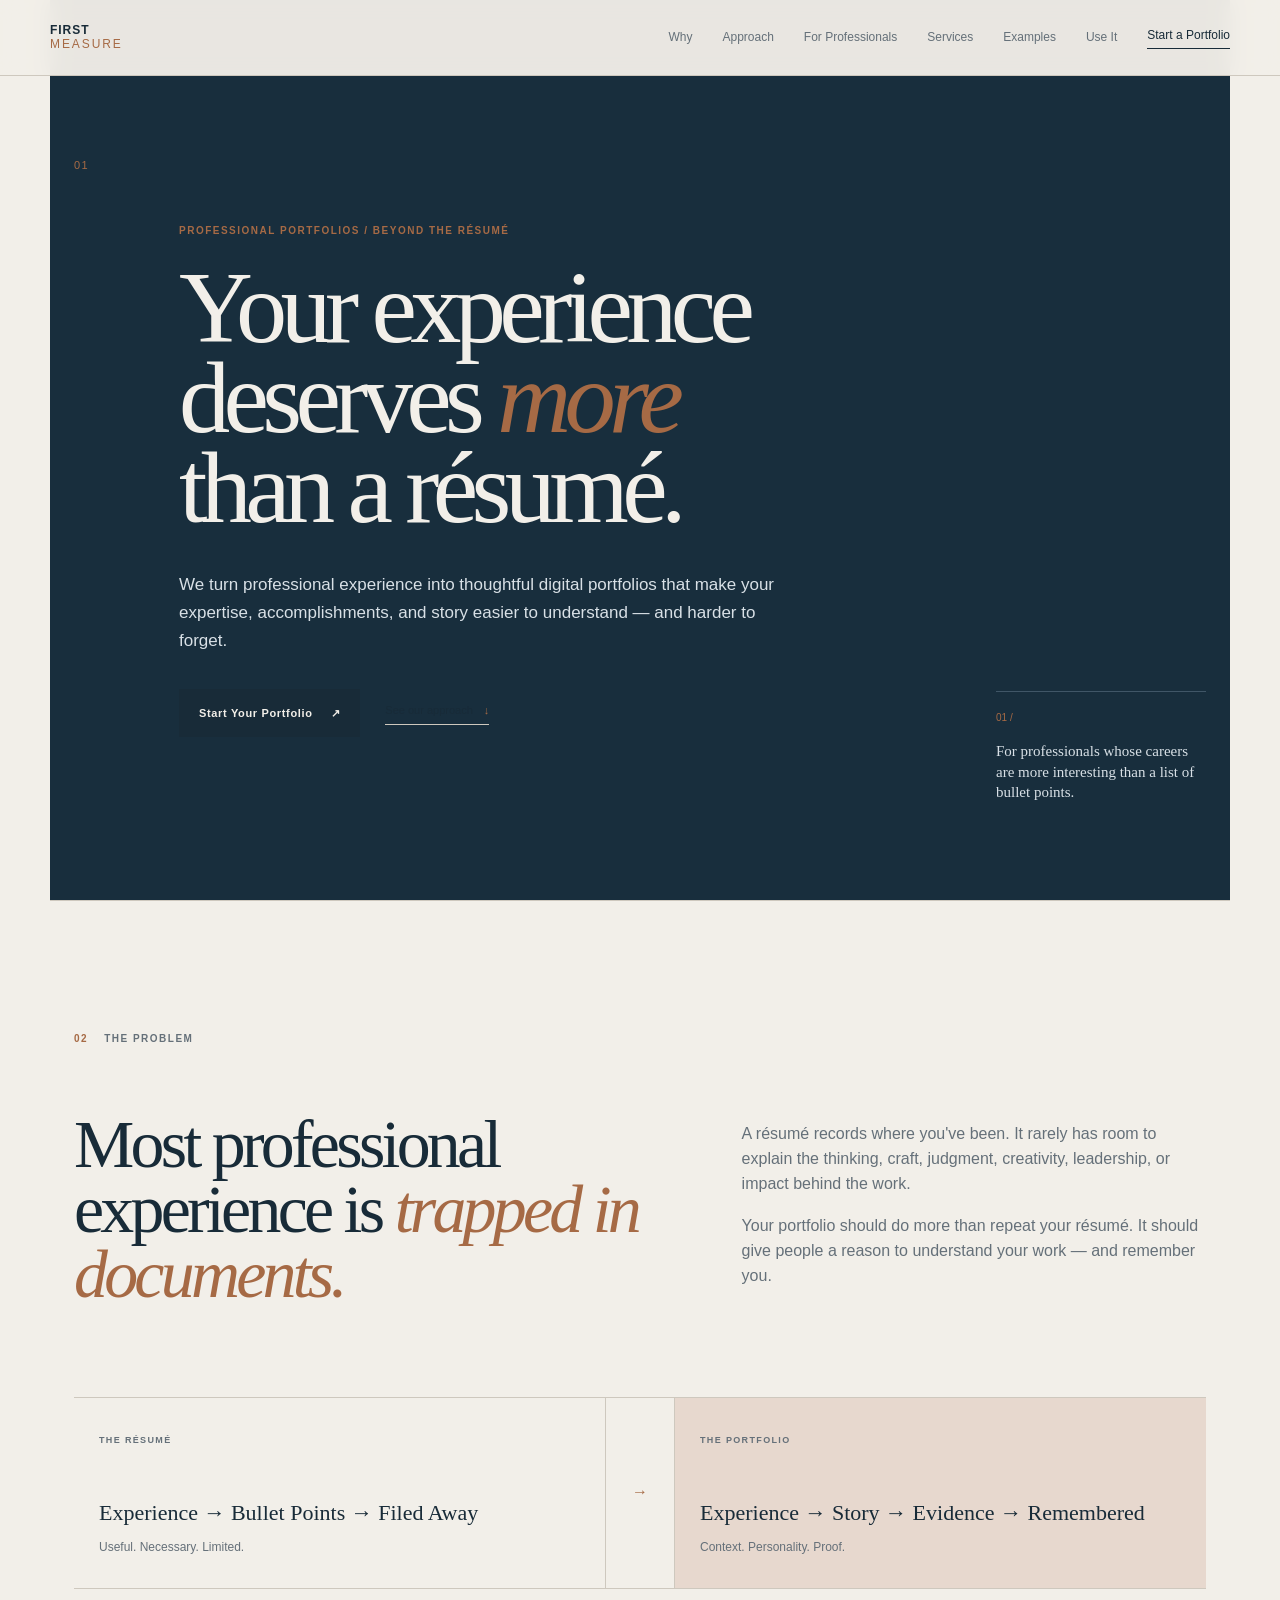
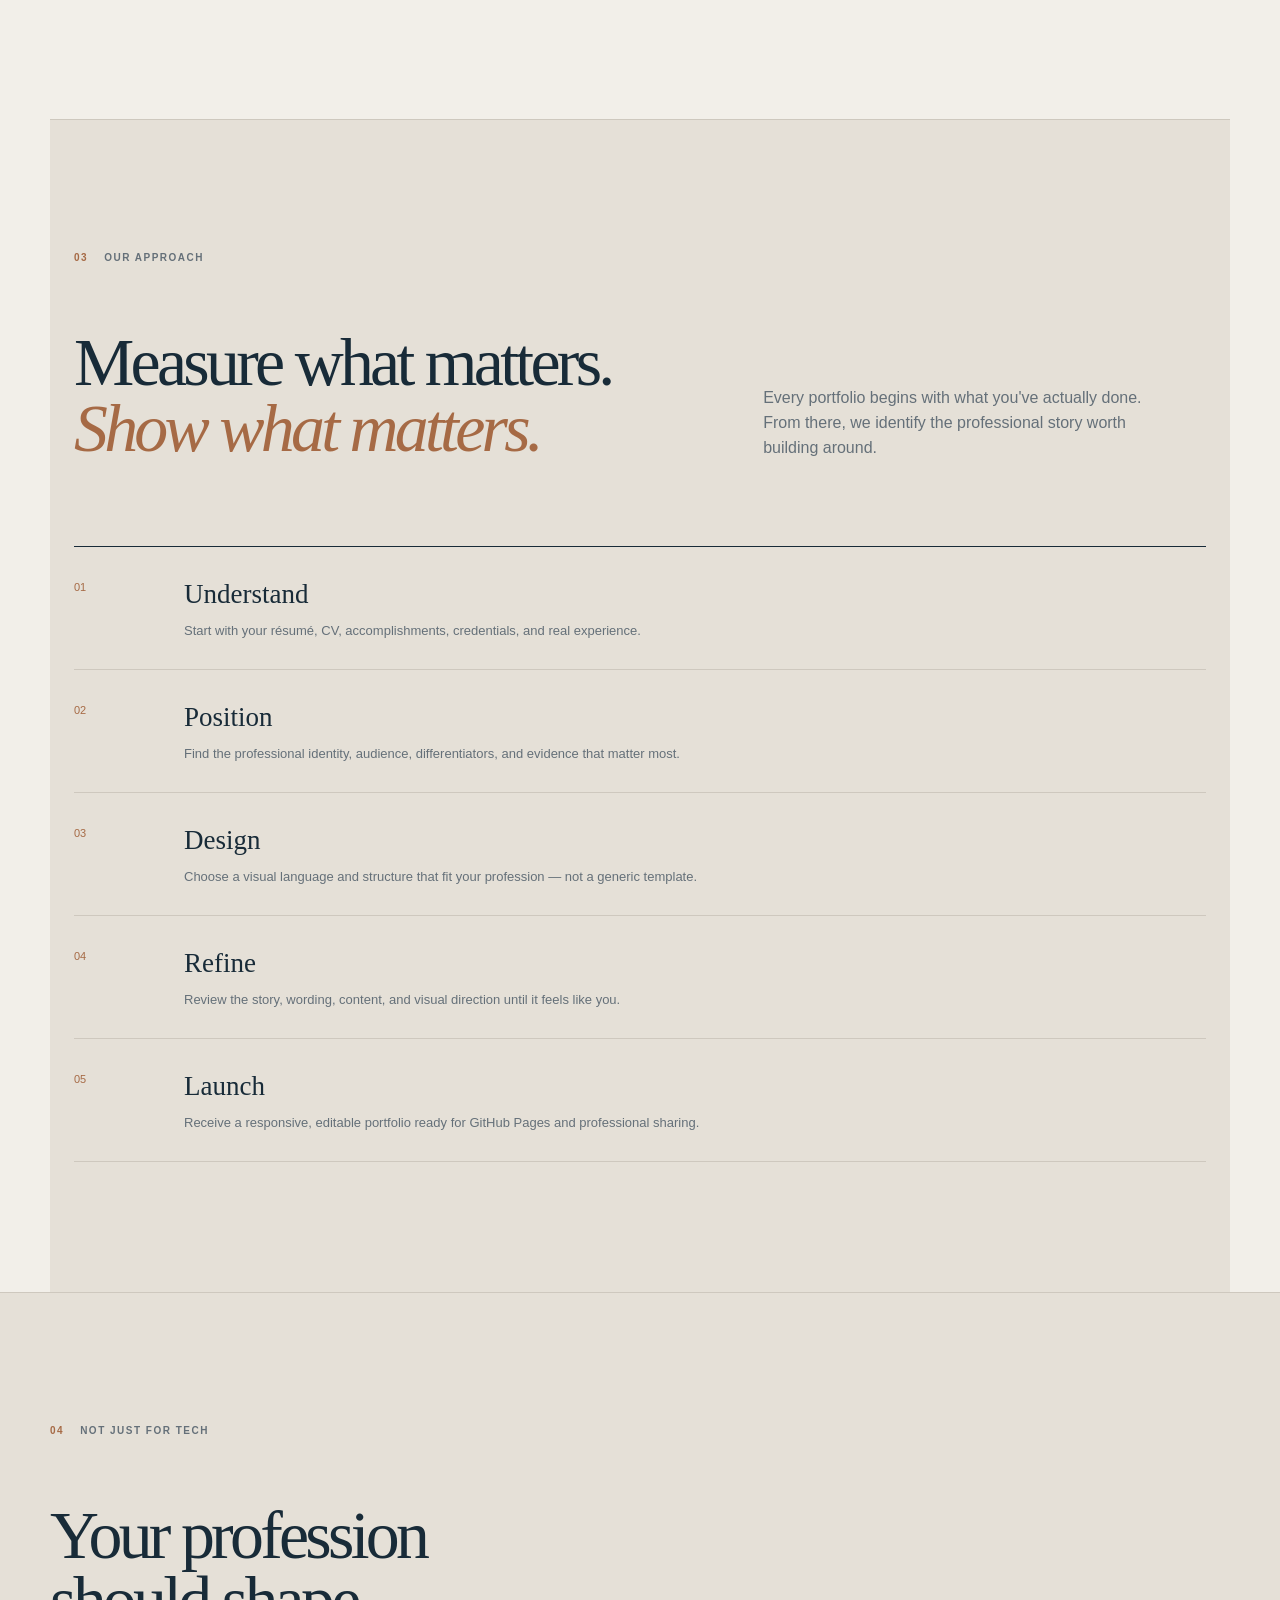
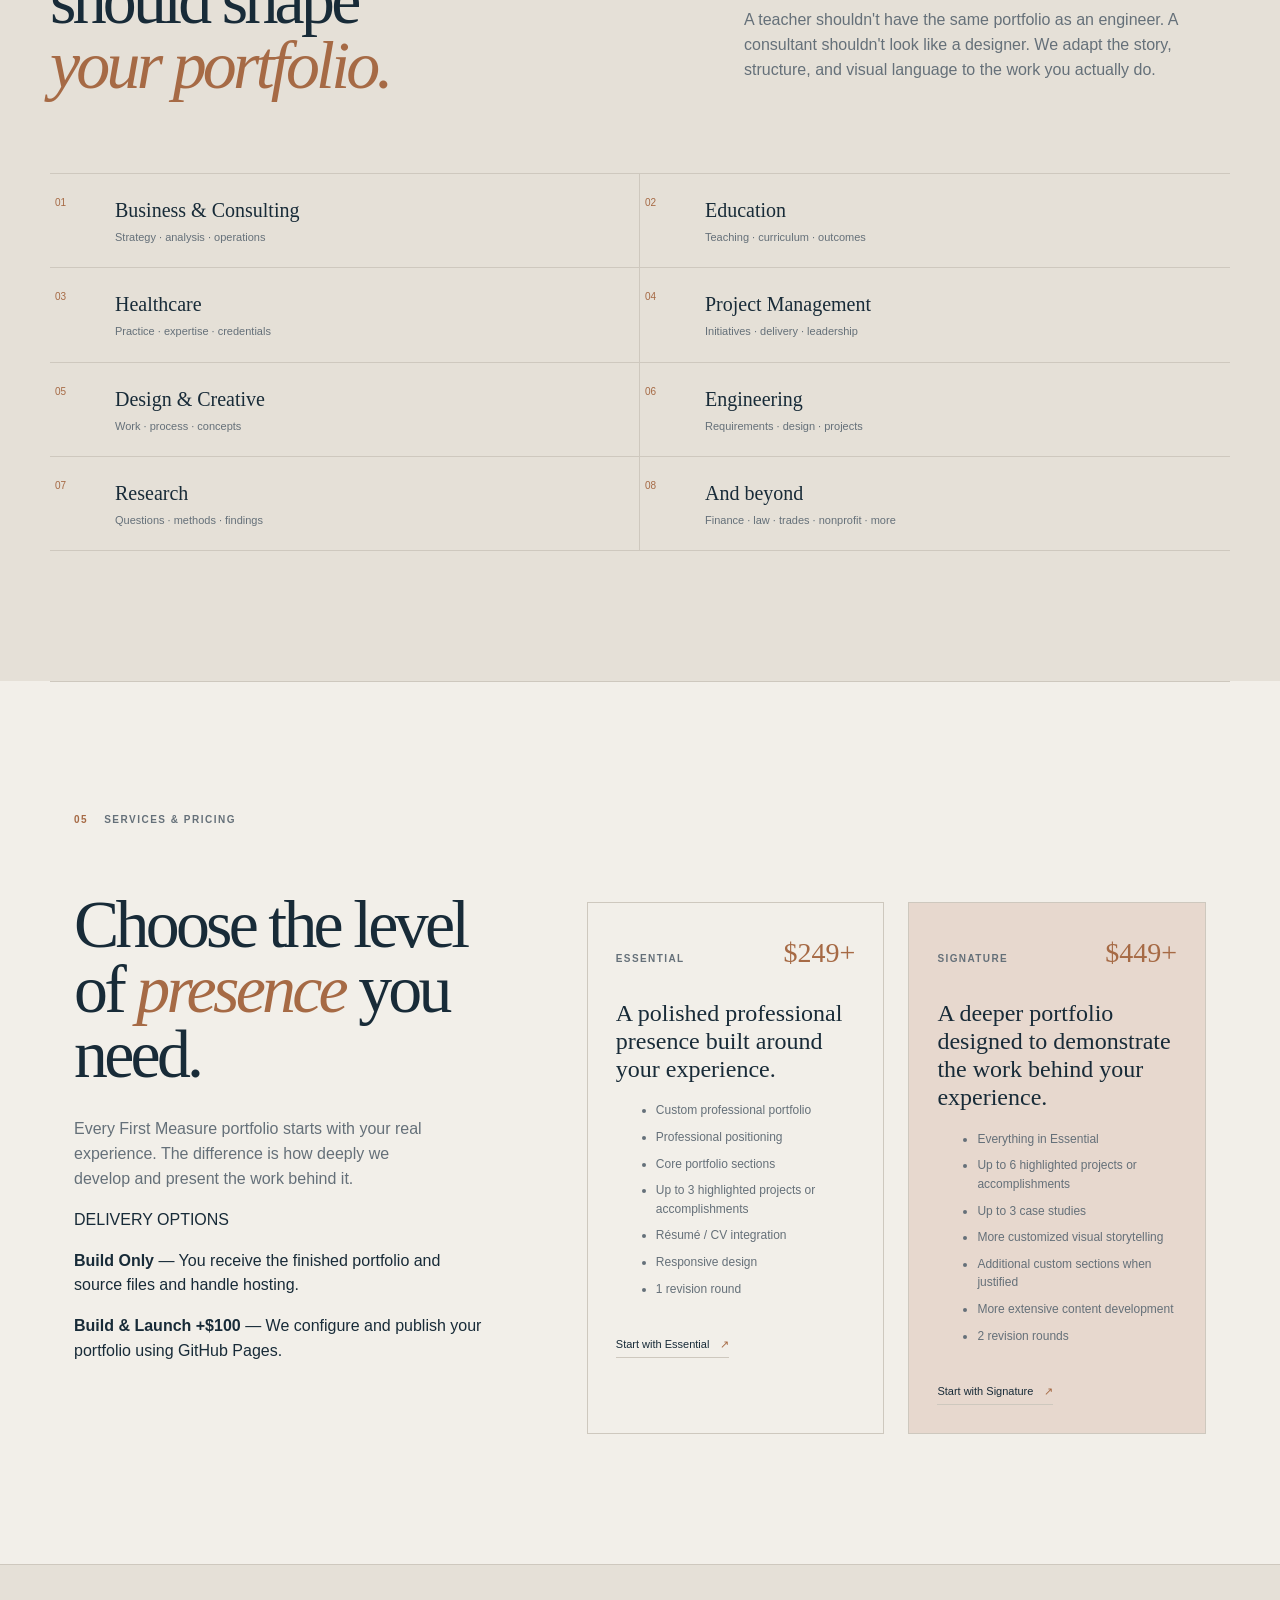
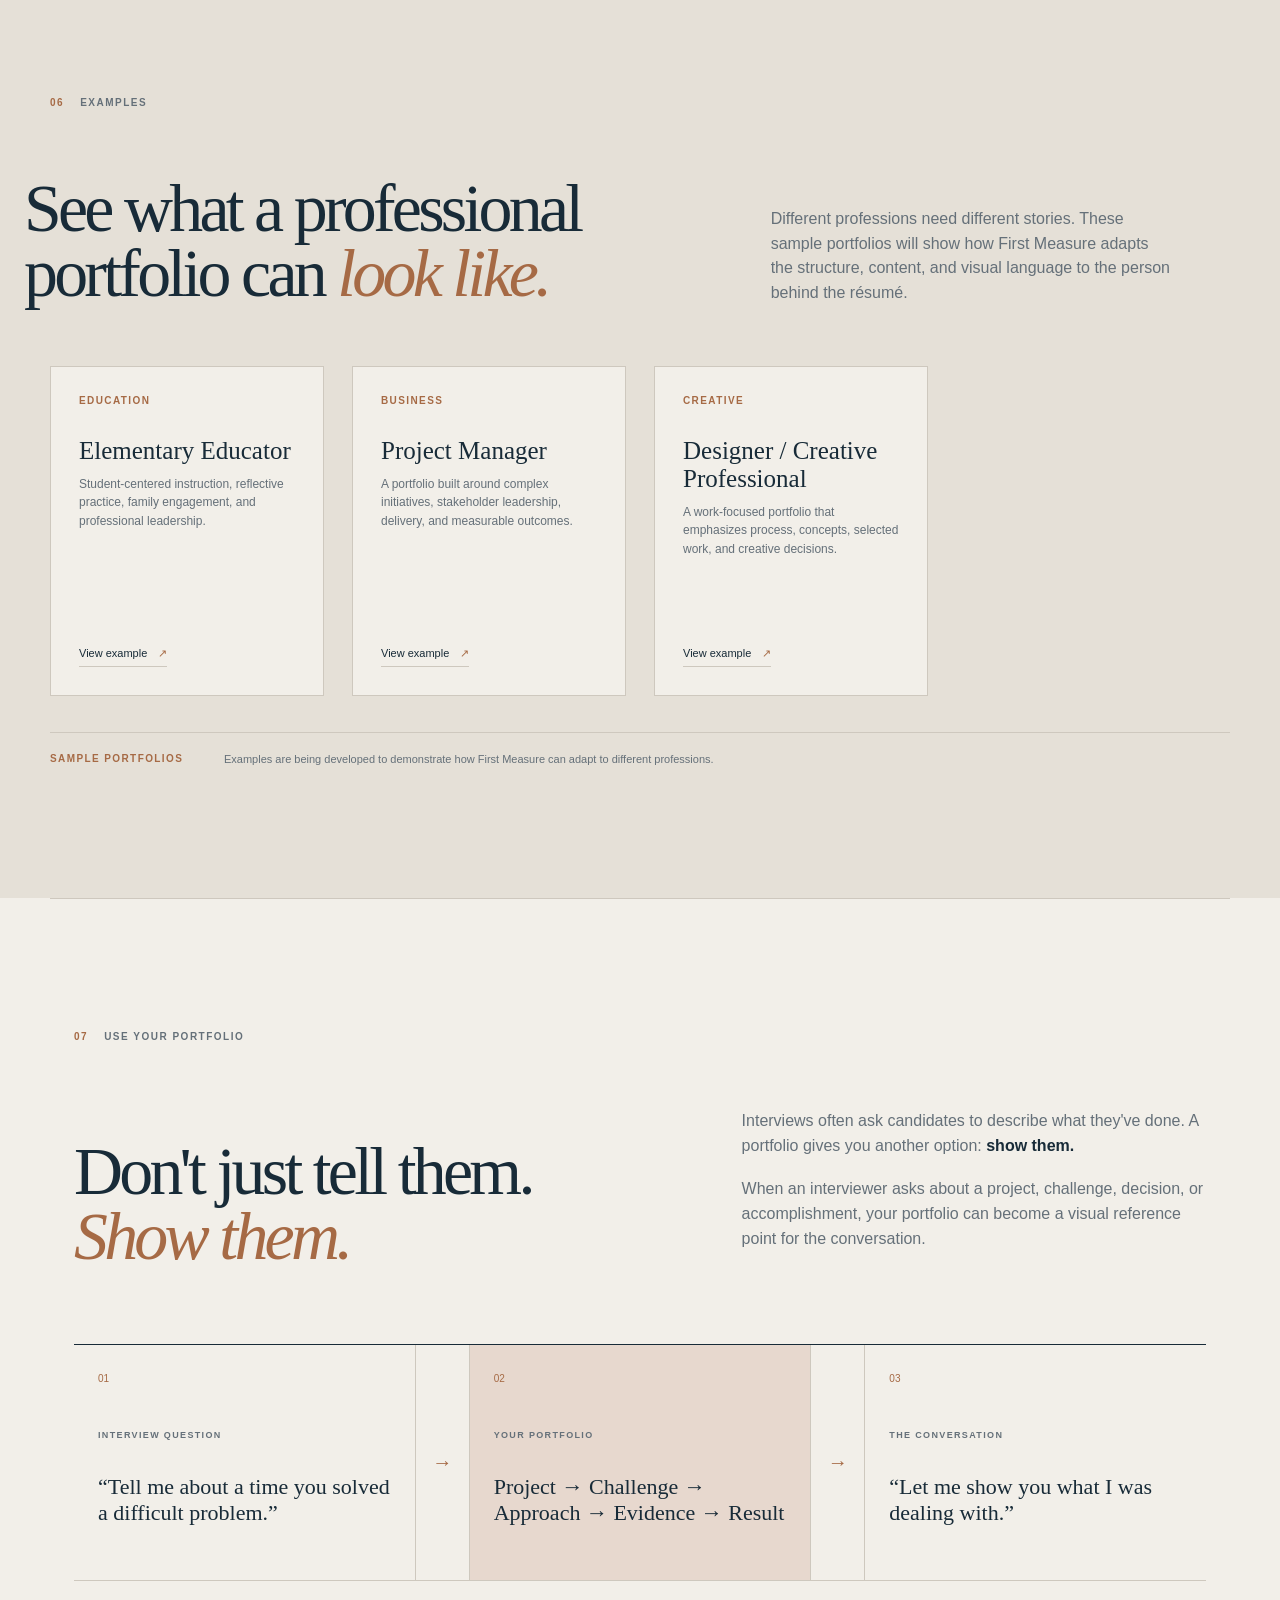
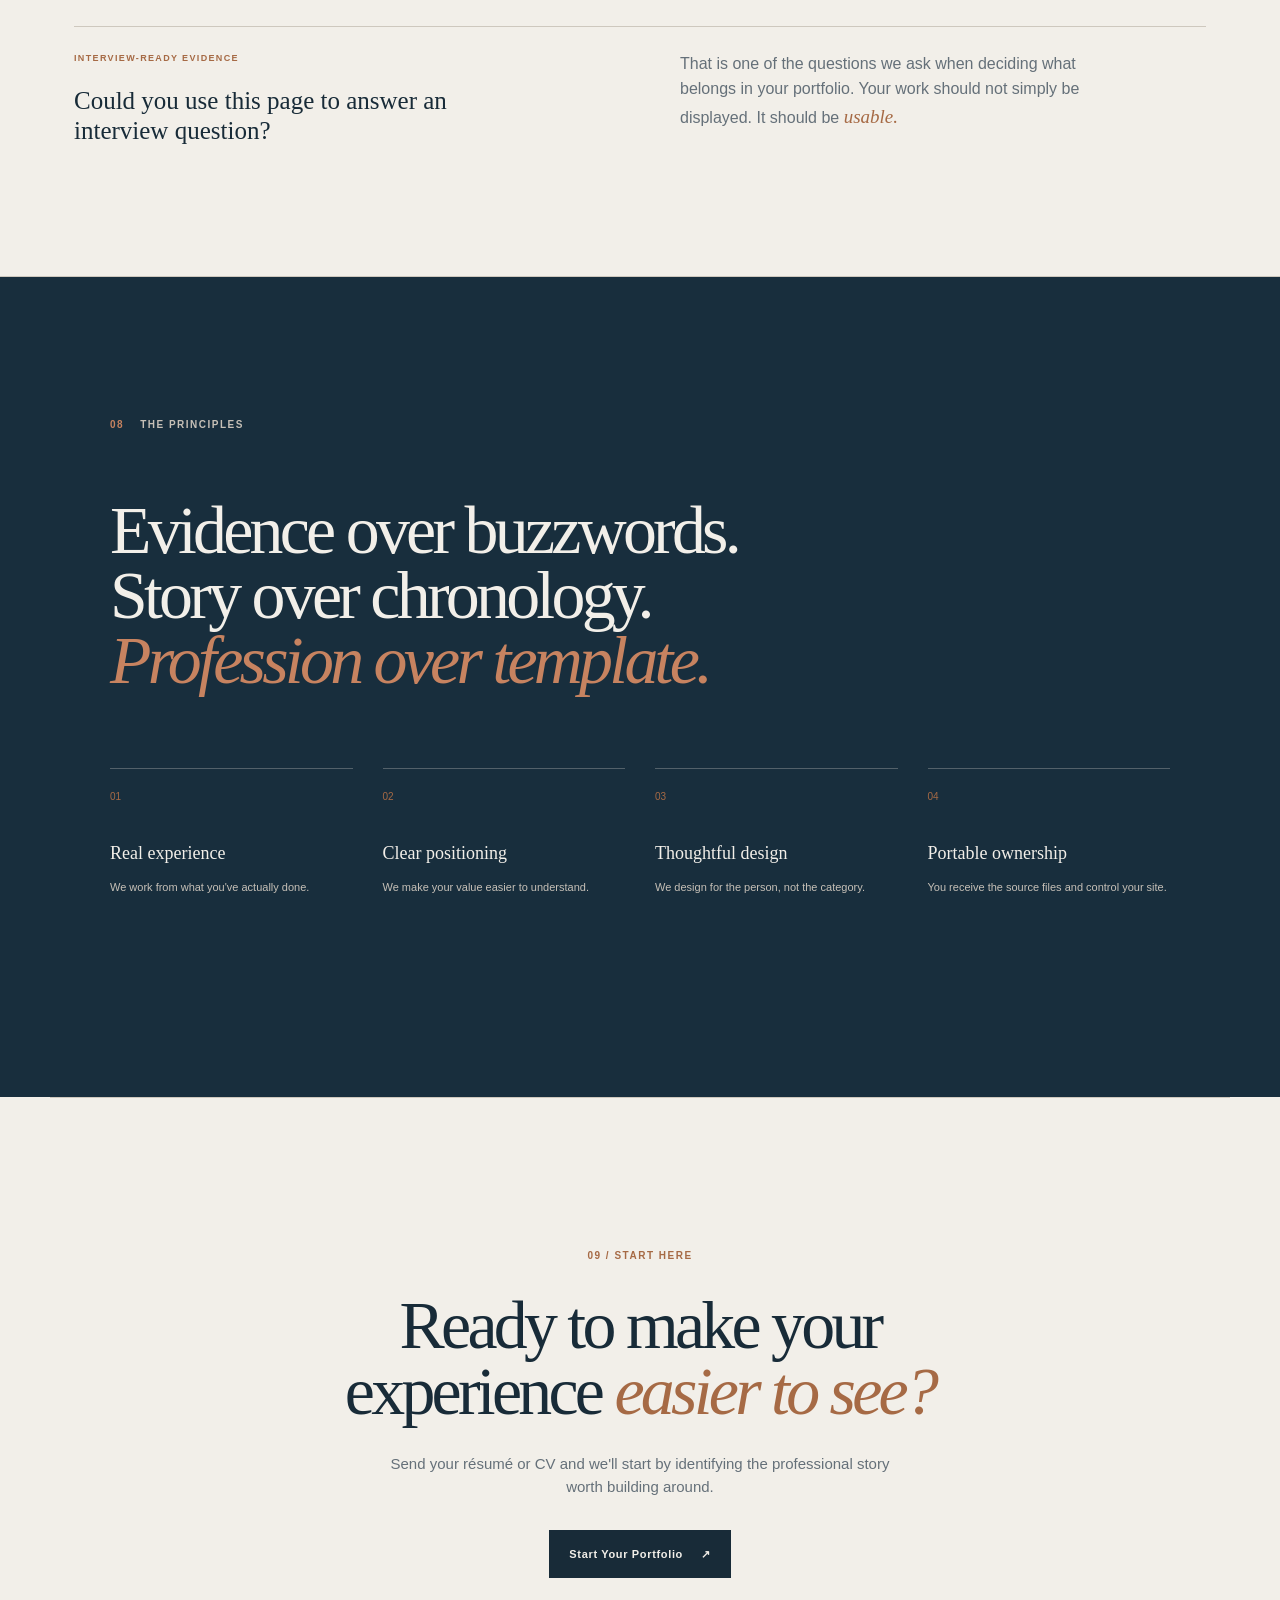
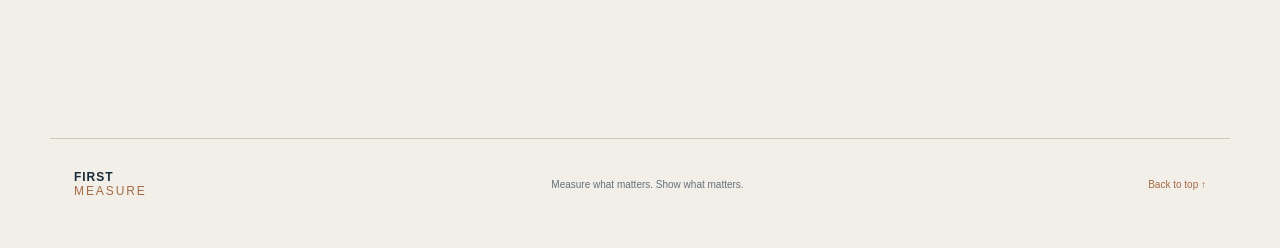
==== index.html @ 5de85abd "Add files via upload" ====
<!DOCTYPE html>
<html lang="en">
<head>
  <meta charset="UTF-8">
  <meta name="viewport" content="width=device-width, initial-scale=1.0">
  <meta name="description" content="First Measure turns professional experience into polished digital portfolios.">
  <title>First Measure — Professional Portfolios Built Around Your Experience</title>
  <link rel="stylesheet" href="styles.css?v=6">

  <link rel="icon" href="assets/brand/favicon/favicon.ico" sizes="any">
</head>
<body>
  <header class="site-header">
    <a class="wordmark" href="#top" aria-label="First Measure home">
      <span>FIRST</span><i>MEASURE</i>
    </a>
    <button class="menu-toggle" aria-expanded="false" aria-controls="site-nav" aria-label="Open menu">
      <span></span><span></span>
    </button>
    <nav id="site-nav">
      <a href="#why">Why</a>
      <a href="#approach">Approach</a>
      <a href="#professions">For Professionals</a>
      <a href="#services">Services</a>
      <a href="#examples">Examples</a>
      <a href="#interview">Use It</a>
      <a class="nav-link" href="https://tally.so/r/rjZ692" target="_blank" rel="noopener noreferrer">Start a Portfolio</a>
    </nav>
  </header>

  <main id="top">
    <section class="hero">
      <div class="hero-number">01</div>
      <div class="hero-content">
        <p class="kicker">PROFESSIONAL PORTFOLIOS / BEYOND THE RÉSUMÉ</p>
        <h1>Your experience<br>deserves <em>more</em><br>than a résumé.</h1>
        <p class="hero-intro">We turn professional experience into thoughtful digital portfolios that make your expertise, accomplishments, and story easier to understand — and harder to forget.</p>
        <div class="hero-actions">
          <a class="button button-dark" href="https://tally.so/r/rjZ692" target="_blank" rel="noopener noreferrer">Start Your Portfolio <span>↗</span></a>
          <a class="text-link" href="#approach">See our approach <span>↓</span></a>
        </div>
      </div>
      <div class="hero-note">
        <span>01 /</span>
        <p>For professionals whose careers are more interesting than a list of bullet points.</p>
      </div>
    </section>

    <section class="manifesto section" id="why">
      <div class="section-meta"><span>02</span><span>THE PROBLEM</span></div>
      <div class="manifesto-grid">
        <h2>Most professional experience is <em>trapped in documents.</em></h2>
        <div class="body-copy">
          <p>A résumé records where you've been. It rarely has room to explain the thinking, craft, judgment, creativity, leadership, or impact behind the work.</p>
          <p>Your portfolio should do more than repeat your résumé. It should give people a reason to understand your work — and remember you.</p>
        </div>
      </div>
      <div class="contrast">
        <div class="contrast-block">
          <small>THE RÉSUMÉ</small>
          <strong>Experience → Bullet Points → Filed Away</strong>
          <p>Useful. Necessary. Limited.</p>
        </div>
        <div class="contrast-arrow">→</div>
        <div class="contrast-block highlight">
          <small>THE PORTFOLIO</small>
          <strong>Experience → Story → Evidence → Remembered</strong>
          <p>Context. Personality. Proof.</p>
        </div>
      </div>
    </section>

    <section class="approach section" id="approach">
      <div class="section-meta"><span>03</span><span>OUR APPROACH</span></div>
      <div class="section-title-row">
        <h2>Measure what matters.<br><em>Show what matters.</em></h2>
        <p>Every portfolio begins with what you've actually done. From there, we identify the professional story worth building around.</p>
      </div>
      <div class="steps">
        <article class="step"><span class="step-no">01</span><div><h3>Understand</h3><p>Start with your résumé, CV, accomplishments, credentials, and real experience.</p></div></article>
        <article class="step"><span class="step-no">02</span><div><h3>Position</h3><p>Find the professional identity, audience, differentiators, and evidence that matter most.</p></div></article>
        <article class="step"><span class="step-no">03</span><div><h3>Design</h3><p>Choose a visual language and structure that fit your profession — not a generic template.</p></div></article>
        <article class="step"><span class="step-no">04</span><div><h3>Refine</h3><p>Review the story, wording, content, and visual direction until it feels like you.</p></div></article>
        <article class="step"><span class="step-no">05</span><div><h3>Launch</h3><p>Receive a responsive, editable portfolio ready for GitHub Pages and professional sharing.</p></div></article>
      </div>
    </section>

    <section class="professions section" id="professions">
      <div class="section-meta"><span>04</span><span>NOT JUST FOR TECH</span></div>
      <div class="profession-intro">
        <h2>Your profession<br>should shape<br><em>your portfolio.</em></h2>
        <p>A teacher shouldn't have the same portfolio as an engineer. A consultant shouldn't look like a designer. We adapt the story, structure, and visual language to the work you actually do.</p>
      </div>
      <div class="profession-list">
        <div><span>01</span><strong>Business & Consulting</strong><small>Strategy · analysis · operations</small></div>
        <div><span>02</span><strong>Education</strong><small>Teaching · curriculum · outcomes</small></div>
        <div><span>03</span><strong>Healthcare</strong><small>Practice · expertise · credentials</small></div>
        <div><span>04</span><strong>Project Management</strong><small>Initiatives · delivery · leadership</small></div>
        <div><span>05</span><strong>Design & Creative</strong><small>Work · process · concepts</small></div>
        <div><span>06</span><strong>Engineering</strong><small>Requirements · design · projects</small></div>
        <div><span>07</span><strong>Research</strong><small>Questions · methods · findings</small></div>
        <div><span>08</span><strong>And beyond</strong><small>Finance · law · trades · nonprofit · more</small></div>
      </div>
    </section>

    <section class="included section" id="services">
      <div class="section-meta"><span>05</span><span>SERVICES & PRICING</span></div>
      <div class="included-grid">
        <div>
          <h2>Choose the level of <em>presence</em> you need.</h2>
          <p>Every First Measure portfolio starts with your real experience. The difference is how deeply we develop and present the work behind it.</p>

          <div class="delivery-note">
            <span>DELIVERY OPTIONS</span>
            <p><strong>Build Only</strong> — You receive the finished portfolio and source files and handle hosting.</p>
            <p><strong>Build &amp; Launch +$100</strong> — We configure and publish your portfolio using GitHub Pages.</p>
          </div>
        </div>

        <div class="pricing-grid">
          <article class="price-card">
            <div class="price-top">
              <span class="price-label">ESSENTIAL</span>
              <span class="price">$249+</span>
            </div>
            <h3>A polished professional presence built around your experience.</h3>
            <ul>
              <li>Custom professional portfolio</li>
              <li>Professional positioning</li>
              <li>Core portfolio sections</li>
              <li>Up to 3 highlighted projects or accomplishments</li>
              <li>Résumé / CV integration</li>
              <li>Responsive design</li>
              <li>1 revision round</li>
            </ul>
            <a class="text-link" href="https://tally.so/r/rjZ692" target="_blank" rel="noopener noreferrer">Start with Essential <span>↗</span></a>
          </article>

          <article class="price-card featured">
            <div class="price-top">
              <span class="price-label">SIGNATURE</span>
              <span class="price">$449+</span>
            </div>
            <h3>A deeper portfolio designed to demonstrate the work behind your experience.</h3>
            <ul>
              <li>Everything in Essential</li>
              <li>Up to 6 highlighted projects or accomplishments</li>
              <li>Up to 3 case studies</li>
              <li>More customized visual storytelling</li>
              <li>Additional custom sections when justified</li>
              <li>More extensive content development</li>
              <li>2 revision rounds</li>
            </ul>
            <a class="text-link" href="https://tally.so/r/rjZ692" target="_blank" rel="noopener noreferrer">Start with Signature <span>↗</span></a>
          </article>
        </div>
      </div>
    </section>

    <section class="examples section" id="examples">
      <div class="section-meta"><span>06</span><span>EXAMPLES</span></div>
      <div class="section-title-row">
        <h2>See what a professional portfolio can <em>look like.</em></h2>
        <p>Different professions need different stories. These sample portfolios will show how First Measure adapts the structure, content, and visual language to the person behind the résumé.</p>
      </div>

      <div class="example-grid">
        <article class="example-card">
          <div class="example-type">EDUCATION</div>
          <h3>Elementary Educator</h3>
          <p>Student-centered instruction, reflective practice, family engagement, and professional leadership.</p>
          <a class="text-link" href="https://sduchene-208.github.io/TeacherPortfolio/" target="_blank" rel="noopener noreferrer">View example <span>↗</span></a>
        </article>

        <article class="example-card">
          <div class="example-type">BUSINESS</div>
          <h3>Project Manager</h3>
          <p>A portfolio built around complex initiatives, stakeholder leadership, delivery, and measurable outcomes.</p>
          <a class="text-link" href="https://sduchene-208.github.io/ProjectManagerPortfolio" target="_blank" rel="noopener noreferrer">View example <span>↗</span></a>
        </article>

        <article class="example-card">
          <div class="example-type">CREATIVE</div>
          <h3>Designer / Creative Professional</h3>
          <p>A work-focused portfolio that emphasizes process, concepts, selected work, and creative decisions.</p>
          <a class="text-link" href="https://sduchene-208.github.io/DesignerPortfolio" target="_blank" rel="noopener noreferrer">View example <span>↗</span></a>
        </article>
      </div>

      <div class="examples-note">
        <span>SAMPLE PORTFOLIOS</span>
        <p>Examples are being developed to demonstrate how First Measure can adapt to different professions.</p>
      </div>
    </section>

    <section class="interview section" id="interview">
      <div class="section-meta"><span>07</span><span>USE YOUR PORTFOLIO</span></div>
      <div class="interview-intro">
        <div>
          <h2>Don't just tell them.<br><em>Show them.</em></h2>
        </div>
        <div class="body-copy">
          <p>Interviews often ask candidates to describe what they've done. A portfolio gives you another option: <strong>show them.</strong></p>
          <p>When an interviewer asks about a project, challenge, decision, or accomplishment, your portfolio can become a visual reference point for the conversation.</p>
        </div>
      </div>

      <div class="interview-flow">
        <article>
          <span class="flow-no">01</span>
          <small>INTERVIEW QUESTION</small>
          <h3>“Tell me about a time you solved a difficult problem.”</h3>
        </article>
        <div class="flow-arrow">→</div>
        <article class="flow-highlight">
          <span class="flow-no">02</span>
          <small>YOUR PORTFOLIO</small>
          <h3>Project → Challenge → Approach → Evidence → Result</h3>
        </article>
        <div class="flow-arrow">→</div>
        <article>
          <span class="flow-no">03</span>
          <small>THE CONVERSATION</small>
          <h3>“Let me show you what I was dealing with.”</h3>
        </article>
      </div>

      <div class="interview-bottom">
        <div>
          <span>INTERVIEW-READY EVIDENCE</span>
          <strong>Could you use this page to answer an interview question?</strong>
        </div>
        <p>That is one of the questions we ask when deciding what belongs in your portfolio. Your work should not simply be displayed. It should be <em>usable.</em></p>
      </div>
    </section>

    <section class="principles section">
      <div class="principles-inner">
        <div class="section-meta"><span>08</span><span>THE PRINCIPLES</span></div>
        <h2>Evidence over buzzwords.<br>Story over chronology.<br><em>Profession over template.</em></h2>
        <div class="principle-row">
          <div><span>01</span><strong>Real experience</strong><p>We work from what you've actually done.</p></div>
          <div><span>02</span><strong>Clear positioning</strong><p>We make your value easier to understand.</p></div>
          <div><span>03</span><strong>Thoughtful design</strong><p>We design for the person, not the category.</p></div>
          <div><span>04</span><strong>Portable ownership</strong><p>You receive the source files and control your site.</p></div>
        </div>
      </div>
    </section>

    <section class="contact section" id="contact">
      <div class="contact-meta">09 / START HERE</div>
      <h2>Ready to make your<br>experience <em>easier to see?</em></h2>
      <p>Send your résumé or CV and we'll start by identifying the professional story worth building around.</p>
      <!-- EDIT: Replace with your business email. -->
      <a class="button button-dark large" href="https://tally.so/r/rjZ692" target="_blank" rel="noopener noreferrer">Start Your Portfolio <span>↗</span></a>
    </section>
  </main>

  <footer>
    <a class="wordmark" href="#top"><span>FIRST</span><i>MEASURE</i></a>
    <p>Measure what matters. Show what matters.</p>
    <a href="#top">Back to top ↑</a>
  </footer>

  <script src="script.js?v=3"></script>
</body>
</html>
---- styles.css ----
:root {
  --paper: #F2EFE9;
  --paper-dark: #E5E0D7;
  --ink: #182B38;
  --muted: #657079;
  --line: #CEC8BE;
  --accent: #A66A45;
  --accent-soft: #E7D8CE;
  --navy: #182E3D;
  --max: 1180px;
}
* { box-sizing: border-box; }
html { scroll-behavior: smooth; }
body {
  margin: 0; background: var(--paper); color: var(--ink);
  font-family: Arial, Helvetica, sans-serif; line-height: 1.55;
}
body::selection { background: var(--accent); color: white; }
a { color: inherit; text-decoration: none; }
.site-header {
  height: 76px; padding: 0 max(24px, calc((100vw - var(--max)) / 2));
  display: flex; align-items: center; justify-content: space-between;
  border-bottom: 1px solid var(--line); background: rgba(247,245,240,.94);
  position: fixed; top: 0; left: 0; right: 0; z-index: 50; backdrop-filter: blur(10px);
}
.wordmark { display: inline-flex; flex-direction: column; font-size: 12px; font-weight: 800; letter-spacing: .08em; line-height: .95; }
.wordmark i { color: var(--accent); font-style: normal; font-weight: 500; letter-spacing: .16em; margin-top: 3px; }
nav { display: flex; gap: 30px; align-items: center; font-size: 12px; }
nav a { color: var(--muted); }
nav a:hover { color: var(--ink); }
nav .nav-link { border-bottom: 1px solid var(--ink); padding-bottom: 3px; color: var(--ink); }
.menu-toggle { display: none; border: 0; background: none; padding: 8px; }
.menu-toggle span { display: block; width: 22px; height: 1px; background: var(--ink); margin: 5px; }
.hero, .section { max-width: var(--max); margin: 0 auto; padding-left: 24px; padding-right: 24px; }
.hero { min-height: 100vh; padding-top: 150px; padding-bottom: 90px; display: grid; background: var(--navy); color: var(--paper); grid-template-columns: 70px 1fr 210px; gap: 35px; align-items: center; }
.hero-number { align-self: start; padding-top: 7px; color: var(--accent); font-size: 11px; letter-spacing: .12em; }
.kicker, .section-meta, .contact-meta {
  font-size: 10px; font-weight: 700; letter-spacing: .15em; color: var(--muted);
}
.kicker { color: var(--accent); margin: 0 0 25px; }
.hero h1 {
  max-width: 850px; margin: 0; font-family: Georgia, "Times New Roman", serif;
  font-size: clamp(3.5rem, 8vw, 7.8rem); font-weight: 400; line-height: .88; letter-spacing: -.065em;
}
.hero h1 em, h2 em { color: var(--accent); font-style: italic; }
.hero-intro { max-width: 600px; margin: 38px 0 0; color: var(--muted); font-size: 17px; line-height: 1.65; }
.hero-actions { display: flex; gap: 25px; align-items: center; margin-top: 34px; }
.button { display: inline-flex; align-items: center; gap: 18px; min-height: 48px; padding: 0 20px; font-size: 11px; font-weight: 800; letter-spacing: .06em; transition: transform .2s, background .2s; }
.button:hover { transform: translateY(-2px); }
.button-dark { background: var(--ink); color: var(--paper); }
.button-dark:hover { background: var(--accent); }
.text-link { font-size: 11px; color: var(--muted); border-bottom: 1px solid var(--line); padding-bottom: 4px; }
.text-link span { margin-left: 8px; color: var(--accent); }
.hero-note { align-self: end; padding-bottom: 8px; border-top: 1px solid var(--line); padding-top: 12px; }
.hero-note span { color: var(--accent); font-size: 10px; }
.hero-note p { margin: 12px 0 0; color: var(--muted); font-family: Georgia, serif; font-size: 15px; line-height: 1.35; }
.section { padding-top: 130px; padding-bottom: 130px; border-top: 1px solid var(--line); }
.section-meta { display: flex; gap: 16px; margin-bottom: 65px; }
.section-meta span:first-child { color: var(--accent); }
.manifesto { background: var(--paper); } .manifesto-grid { display: grid; grid-template-columns: 1.1fr .9fr; gap: 100px; align-items: end; }
h2 { margin: 0; font-family: Georgia, "Times New Roman", serif; font-size: clamp(2.7rem, 5.3vw, 5.7rem); font-weight: 400; line-height: .96; letter-spacing: -.055em; }
.body-copy { max-width: 480px; color: var(--muted); font-size: 16px; }
.body-copy p { margin: 0 0 18px; }
.contrast { display: grid; grid-template-columns: 1fr 70px 1fr; margin-top: 90px; border-top: 1px solid var(--line); border-bottom: 1px solid var(--line); }
.contrast-block { min-height: 190px; padding: 28px 25px; }
.contrast-block.highlight { background: var(--accent-soft); }
.contrast-block small { font-size: 9px; font-weight: 800; letter-spacing: .15em; color: var(--muted); }
.contrast-block strong { display: block; margin-top: 45px; font-family: Georgia, serif; font-size: 22px; font-weight: 400; }
.contrast-block p { margin: 8px 0 0; color: var(--muted); font-size: 12px; }
.contrast-arrow { display: grid; place-items: center; color: var(--accent); border-left: 1px solid var(--line); border-right: 1px solid var(--line); }
.section-title-row { display: grid; grid-template-columns: 1.15fr .85fr; gap: 90px; align-items: end; }
.section-title-row > p { max-width: 400px; color: var(--muted); margin: 0; font-size: 16px; }
.approach { background: var(--paper-dark); } .steps { margin-top: 85px; border-top: 1px solid var(--ink); }
.step { display: grid; grid-template-columns: 80px 1fr; gap: 30px; padding: 27px 0; border-bottom: 1px solid var(--line); }
.step-no { color: var(--accent); font-size: 11px; padding-top: 5px; }
.step h3 { margin: 0; font-family: Georgia, serif; font-size: 27px; font-weight: 400; }
.step p { margin: 6px 0 0; color: var(--muted); font-size: 13px; max-width: 670px; }
.professions { background: var(--paper-dark); max-width: none; padding-left: max(24px, calc((100vw - var(--max)) / 2)); padding-right: max(24px, calc((100vw - var(--max)) / 2)); }
.profession-intro { display: grid; grid-template-columns: 1.1fr .9fr; gap: 100px; align-items: end; }
.profession-intro p { max-width: 440px; color: var(--muted); }
.profession-list { margin-top: 75px; display: grid; grid-template-columns: repeat(2, 1fr); border-top: 1px solid var(--line); }
.profession-list > div { display: grid; grid-template-columns: 45px 1fr; grid-template-rows: auto auto; gap: 3px 15px; padding: 21px 5px; border-bottom: 1px solid var(--line); }
.profession-list > div:nth-child(odd) { border-right: 1px solid var(--line); padding-right: 30px; }
.profession-list span { grid-row: 1 / 3; color: var(--accent); font-size: 10px; }
.profession-list strong { font-family: Georgia, serif; font-size: 20px; font-weight: 400; }
.profession-list small { color: var(--muted); font-size: 11px; }
.included { background: var(--paper); } .included-grid { display: grid; grid-template-columns: .8fr 1.2fr; gap: 100px; }
.included-grid > div:first-child > p { max-width: 360px; color: var(--muted); margin-top: 30px; }
.service-list { border-top: 1px solid var(--ink); }
.service-list > div { display: grid; grid-template-columns: 45px 1fr; gap: 18px; padding: 22px 0; border-bottom: 1px solid var(--line); }
.service-list span { color: var(--accent); font-size: 10px; }
.service-list strong { font-family: Georgia, serif; font-size: 20px; font-weight: 400; }
.service-list p { color: var(--muted); margin: 4px 0 0; font-size: 12px; }
.principles { padding-top: 80px; }
.principles-inner { background: var(--ink); color: var(--paper); padding: 60px; }
.principles-inner .section-meta { color: #C6C0B7; }
.principles-inner .section-meta span:first-child { color: #C78360; }
.principles-inner h2 { max-width: 900px; }
.principles-inner h2 em { color: #C78360; }
.principle-row { display: grid; grid-template-columns: repeat(4, 1fr); gap: 30px; margin-top: 75px; }
.principle-row div { border-top: 1px solid #53616A; padding-top: 14px; }
.principle-row span { color: #C78360; font-size: 10px; }
.principle-row strong { display: block; margin-top: 32px; font-family: Georgia, serif; font-weight: 400; font-size: 18px; }
.principle-row p { color: #C6C0B7; font-size: 11px; }
.contact { text-align: center; padding-top: 150px; padding-bottom: 160px; }
.contact-meta { color: var(--accent); }
.contact h2 { max-width: 950px; margin: 30px auto 0; }
.contact > p { max-width: 530px; margin: 28px auto 32px; color: var(--muted); font-size: 15px; }
footer { border-top: 1px solid var(--line); max-width: var(--max); margin: 0 auto; padding: 28px 24px 45px; display: flex; justify-content: space-between; align-items: center; color: var(--muted); font-size: 10px; }
footer .wordmark { color: var(--ink); }
footer a:last-child { color: var(--accent); }
.reveal { opacity: 0; transform: translateY(18px); transition: opacity .65s ease, transform .65s ease; }
.reveal.visible { opacity: 1; transform: none; }
@media (max-width: 900px) {
  .hero { grid-template-columns: 40px 1fr; }
  .hero-note { grid-column: 2; max-width: 260px; }
  .manifesto-grid, .section-title-row, .profession-intro, .included { background: var(--paper); } .included-grid { grid-template-columns: 1fr; gap: 45px; }
  .principle-row { grid-template-columns: 1fr 1fr; }
}
@media (max-width: 680px) {
  .site-header { height: 66px; padding: 0 18px; }
  .menu-toggle { display: block; }
  nav { display: none; position: absolute; top: 66px; left: 0; right: 0; padding: 10px 18px 18px; background: var(--paper); border-bottom: 1px solid var(--line); }
  nav.open { display: grid; gap: 0; }
  nav a { padding: 13px 0; border-bottom: 1px solid var(--line); }
  .hero, .section { padding-left: 18px; padding-right: 18px; }
  .hero { padding-top: 120px; grid-template-columns: 1fr; gap: 20px; }
  .hero-number { display: none; }
  .hero h1 { font-size: clamp(3.1rem, 15vw, 5.2rem); }
  .hero-intro { font-size: 15px; }
  .hero-actions { align-items: flex-start; flex-direction: column; }
  .hero-note { grid-column: auto; }
  .section { padding-top: 90px; padding-bottom: 90px; }
  .section-meta { margin-bottom: 42px; }
  .contrast { grid-template-columns: 1fr; }
  .contrast-arrow { min-height: 45px; border-left: 0; border-right: 0; border-top: 1px solid var(--line); border-bottom: 1px solid var(--line); }
  .profession-list { grid-template-columns: 1fr; }
  .profession-list > div:nth-child(odd) { border-right: 0; padding-right: 5px; }
  .principles-inner { padding: 35px 24px; }
  .principle-row { grid-template-columns: 1fr 1fr; gap: 25px 18px; margin-top: 50px; }
  footer { flex-direction: column; align-items: flex-start; gap: 15px; }
}
@media (prefers-reduced-motion: reduce) {
  html { scroll-behavior: auto; }
  *, *::before, *::after { animation: none !important; transition: none !important; }
  .reveal { opacity: 1; transform: none; }
}

/* =========================================
   EXAMPLES / SAMPLE PORTFOLIOS
   ========================================= */

.example-grid {
  display: grid;
  grid-template-columns: repeat(3, minmax(0, 1fr));
  gap: 28px;
  margin-top: 72px;
  align-items: stretch;
}

.example-card {
  min-width: 0;
  min-height: 340px;
  padding: 30px;
  border: 1px solid var(--line);
  background: var(--paper);
  display: flex;
  flex-direction: column;
}

.example-type {
  display: block;
  color: var(--accent);
  font-size: 10px;
  font-weight: 800;
  letter-spacing: .14em;
  line-height: 1.2;
}

.example-card h3 {
  margin: 34px 0 12px;
  font-family: Georgia, "Times New Roman", serif;
  font-size: 28px;
  font-weight: 400;
  line-height: 1.1;
}

.example-card p {
  margin: 0;
  max-width: 42ch;
  color: var(--muted);
  font-size: 12px;
  line-height: 1.6;
}

.example-card .text-link {
  display: inline-block;
  align-self: flex-start;
  margin-top: auto;
  padding-top: 30px;
}

.examples-note {
  display: grid;
  grid-template-columns: 150px minmax(0, 1fr);
  gap: 24px;
  margin-top: 38px;
  padding-top: 18px;
  border-top: 1px solid var(--line);
}

.examples-note > span {
  color: var(--accent);
  font-size: 10px;
  font-weight: 800;
  letter-spacing: .14em;
}

.examples-note p {
  margin: 0;
  color: var(--muted);
  font-size: 11px;
  line-height: 1.55;
}

@media (max-width: 900px) {
  .example-grid {
    grid-template-columns: 1fr 1fr;
    gap: 24px;
  }

  .example-card {
    min-height: 320px;
  }
}

@media (max-width: 680px) {
  .example-grid {
    grid-template-columns: 1fr;
    gap: 28px;
    margin-top: 52px;
  }

  .example-card {
    min-height: 0;
  }

  .examples-note {
    grid-template-columns: 1fr;
    gap: 10px;
    margin-top: 32px;
  }
}


.hero .kicker { color: var(--accent); }
.hero h1 em { color: var(--accent); }
.hero-intro, .hero-note p { color: #d8e0e6; }
.hero-note { border-color: #405667; }

.pricing-grid { display:grid; grid-template-columns:1fr 1fr; gap:24px; margin-top:10px; }
.price-card { border:1px solid var(--line); background:var(--paper); padding:28px; }
.price-card.featured { background:var(--accent-soft); }
.price-top { display:flex; justify-content:space-between; gap:20px; align-items:baseline; }
.price-label { font-size:10px; font-weight:800; letter-spacing:.14em; color:var(--muted); }
.price { font-family:Georgia,"Times New Roman",serif; font-size:28px; color:var(--accent); }
.price-card h3 { font-family:Georgia,"Times New Roman",serif; font-size:24px; font-weight:400; line-height:1.18; margin:24px 0 18px; }
.price-card li { color:var(--muted); margin:8px 0; font-size:12px; }
.price-card .text-link { display:inline-block; margin-top:22px; }
.example-grid { display:grid; grid-template-columns:repeat(4,minmax(0,1fr)); gap:28px; margin-top:60px; align-items:stretch; }
.example-card { min-width:0; min-height:330px; padding:28px; border:1px solid var(--line); background:var(--paper); display:flex; flex-direction:column; }
.example-type { color:var(--accent); font-size:10px; font-weight:800; letter-spacing:.14em; }
.example-card h3 { font-family:Georgia,"Times New Roman",serif; font-size:25px; font-weight:400; margin:30px 0 10px; line-height:1.12; }
.example-card p { color:var(--muted); font-size:12px; line-height:1.55; margin:0; }
.example-card .text-link { margin-top:auto; padding-top:28px; display:inline-block; align-self:flex-start; }
.examples-note { display:grid; grid-template-columns:150px minmax(0,1fr); gap:24px; margin-top:36px; padding-top:18px; border-top:1px solid var(--line); }
.examples-note > span { color:var(--accent); font-size:10px; font-weight:800; letter-spacing:.14em; }
.examples-note p { margin:0; color:var(--muted); font-size:11px; }
@media (max-width: 1000px) { .example-grid { grid-template-columns:1fr 1fr; } .pricing-grid { grid-template-columns:1fr; } }
@media (max-width: 680px) { .example-grid { grid-template-columns:1fr; } .example-card { min-height:0; } .examples-note { grid-template-columns:1fr; } }


/* =========================================
   FIRST MEASURE — MOBILE RESPONSIVENESS
   Desktop layout remains unchanged.
   ========================================= */

html, body {
  max-width: 100%;
  overflow-x: hidden;
}

@media (max-width: 900px) {
  .hero {
    min-height: auto;
    grid-template-columns: 42px minmax(0, 1fr);
    gap: 22px;
    padding-top: 125px;
    padding-bottom: 75px;
  }

  .hero-content {
    min-width: 0;
  }

  .hero h1 {
    font-size: clamp(3.2rem, 10vw, 5.5rem);
    line-height: .92;
  }

  .hero-intro {
    max-width: 100%;
    font-size: 16px;
  }

  .hero-note {
    grid-column: 2;
    max-width: 100%;
    margin-top: 35px;
  }

  .manifesto-grid,
  .profession-intro,
  .included-grid {
    grid-template-columns: 1fr;
    gap: 48px;
  }

  .contrast {
    grid-template-columns: 1fr;
    gap: 30px;
    margin-top: 60px;
  }

  .profession-list {
    grid-template-columns: 1fr;
  }

  .principle-row {
    grid-template-columns: 1fr 1fr;
    gap: 28px;
  }

  .example-grid {
    grid-template-columns: 1fr 1fr;
  }
}

@media (max-width: 680px) {
  .site-header {
    padding: 18px 20px;
  }

  .wordmark {
    font-size: 13px;
  }

  .hero {
    grid-template-columns: 1fr;
    gap: 0;
    padding: 112px 24px 62px;
  }

  .hero-number {
    display: none;
  }

  .hero h1 {
    max-width: 100%;
    font-size: clamp(3.05rem, 15vw, 4.8rem);
    line-height: .9;
    letter-spacing: -.06em;
  }

  .hero-intro {
    margin-top: 28px;
    font-size: 15px;
    line-height: 1.55;
  }

  .hero-note {
    grid-column: auto;
    margin-top: 38px;
    padding-top: 18px;
  }

  .hero-note p {
    font-size: 11px;
  }

  .section {
    padding-left: 24px;
    padding-right: 24px;
  }

  h2 {
    font-size: clamp(2.7rem, 12vw, 4.2rem);
  }

  .body-copy {
    font-size: 15px;
  }

  .contrast {
    margin-top: 50px;
  }

  .profession-list {
    margin-top: 50px;
  }

  .profession-list > div {
    grid-template-columns: 42px minmax(0, 1fr);
    gap: 14px;
    padding: 20px 0;
  }

  .service-list > div {
    grid-template-columns: 34px minmax(0, 1fr);
    gap: 12px;
  }

  .pricing-grid {
    grid-template-columns: 1fr;
    gap: 18px;
  }

  .price-card {
    padding: 24px;
  }

  .example-grid {
    grid-template-columns: 1fr;
    gap: 22px;
    margin-top: 48px;
  }

  .example-card {
    min-height: 0;
    padding: 25px;
  }

  .example-card h3 {
    font-size: 25px;
    margin-top: 25px;
  }

  .example-card .text-link {
    margin-top: 30px;
    padding-top: 0;
  }

  .examples-note {
    grid-template-columns: 1fr;
    gap: 10px;
    margin-top: 30px;
  }

  .principles {
    padding-top: 55px;
  }

  .principles-inner {
    padding: 42px 24px;
  }

  .principle-row {
    grid-template-columns: 1fr;
    gap: 26px;
    margin-top: 50px;
  }

  .contact {
    padding-top: 70px;
    padding-bottom: 70px;
  }

  .contact h2 {
    max-width: 100%;
  }

  .button.large {
    width: 100%;
    justify-content: center;
  }
}

@media (max-width: 400px) {
  .hero {
    padding-left: 20px;
    padding-right: 20px;
  }

  .hero h1 {
    font-size: clamp(2.85rem, 15vw, 4rem);
  }

  .section {
    padding-left: 20px;
    padding-right: 20px;
  }

  h2 {
    font-size: clamp(2.55rem, 12vw, 3.7rem);
  }

  .principles-inner {
    padding-left: 20px;
    padding-right: 20px;
  }

  .example-card,
  .price-card {
    padding: 22px;
  }
}


/* =========================================
   MOBILE REFINEMENT — iPHONE PASS
   Targeted overrides; desktop is unchanged.
   ========================================= */

@media (max-width: 680px) {
  /* Reduce the large desktop-style vertical gaps on phones. */
  .section {
    padding-top: 58px;
    padding-bottom: 58px;
  }

  .section-meta {
    margin-bottom: 28px;
  }

  /* Stack section title/intro content so neither column
     becomes unnecessarily narrow on a phone. */
  .section-title-row,
  .manifesto-grid,
  .profession-intro,
  .included-grid {
    grid-template-columns: 1fr;
    gap: 28px;
    align-items: start;
  }

  .section-title-row > p,
  .profession-intro p {
    max-width: 100%;
  }

  /* Approach steps read as a mobile sequence instead of
     reserving a wide desktop number column. */
  .steps {
    margin-top: 42px;
  }

  .step {
    grid-template-columns: 1fr;
    gap: 9px;
    padding: 24px 0;
  }

  .step-no {
    padding-top: 0;
  }

  .step h3 {
    font-size: 29px;
  }

  .step p {
    max-width: 100%;
    font-size: 14px;
  }

  /* Profession rows: retain the numbered editorial treatment,
     but give the text the majority of the width. */
  .profession-list {
    margin-top: 40px;
  }

  .profession-list > div {
    grid-template-columns: 30px minmax(0, 1fr);
    gap: 12px;
    padding: 22px 0;
  }

  .profession-list strong {
    font-size: 23px;
  }

  /* Make the dark Principles panel use the full mobile width,
     matching the edge-to-edge section backgrounds. */
  .principles {
    padding-top: 42px;
    padding-bottom: 0;
  }

  .principles-inner {
    width: calc(100% + 48px);
    margin-left: -24px;
    margin-right: -24px;
    padding: 42px 24px 52px;
  }

  .principle-row {
    grid-template-columns: 1fr;
    gap: 0;
    margin-top: 42px;
  }

  .principle-row div {
    padding: 22px 0;
  }

  .principle-row strong {
    margin-top: 20px;
    font-size: 21px;
  }

  /* Keep example cards comfortably separated and tappable. */
  .example-grid {
    gap: 18px;
    margin-top: 40px;
  }

  .example-card {
    padding: 24px;
  }

  /* Avoid overly tall empty areas around the contact CTA. */
  .contact {
    padding-top: 58px;
    padding-bottom: 58px;
  }
}

@media (max-width: 400px) {
  .section {
    padding-top: 50px;
    padding-bottom: 50px;
  }

  .principles-inner {
    width: calc(100% + 40px);
    margin-left: -20px;
    margin-right: -20px;
    padding-left: 20px;
    padding-right: 20px;
  }

  .hero {
    padding-top: 92px;
    padding-bottom: 54px;
  }
}


/* =========================================
   FIRST MEASURE — COHESIVE BRAND COLOR PASS
   Warm stone + deep navy + copper.
   No layout changes.
   ========================================= */

body {
  background: var(--paper);
  color: var(--ink);
}

.site-header {
  background: rgba(242, 239, 233, .96);
  border-bottom-color: var(--line);
}

.hero {
  background: var(--navy);
}

.manifesto {
  background: var(--paper);
}

.approach,
.professions,
.examples {
  background: var(--paper-dark);
}

.included {
  background: var(--paper);
}

.principles {
  background: var(--paper);
}

.principles-inner {
  background: var(--navy);
}

.contact {
  background: var(--paper);
}

.button.primary {
  background: var(--accent);
  border-color: var(--accent);
  color: #fffaf5;
}

.button.secondary {
  background: transparent;
  border-color: var(--line);
  color: var(--ink);
}

.example-card,
.price-card {
  background: var(--paper);
}

.price-card.featured,
.contrast-block.highlight {
  background: var(--accent-soft);
}

.text-link {
  color: var(--ink);
}

.text-link span,
.example-type,
.price,
.kicker,
.step-no,
.profession-list span,
.principle-row span {
  color: var(--accent);
}

/* Full-width section backgrounds stay coherent with the warm palette. */
.hero::before {
  background: var(--navy);
}

.manifesto::before,
.included::before,
.contact::before {
  background: var(--paper);
}

.approach::before,
.professions::before,
.examples::before {
  background: var(--paper-dark);
}

@media (max-width: 680px) {
  nav {
    background: var(--paper);
  }

  .principles-inner {
    background: var(--navy);
  }
}


/* =========================================
   INTERVIEW EVIDENCE / USE YOUR PORTFOLIO
   ========================================= */
.interview-intro { display:grid; grid-template-columns:1.1fr .9fr; gap:100px; align-items:end; }
.interview-intro .body-copy { max-width:480px; }
.interview-intro .body-copy strong { color:var(--ink); }
.interview-flow { display:grid; grid-template-columns:1fr 55px 1fr 55px 1fr; margin-top:75px; border-top:1px solid var(--ink); border-bottom:1px solid var(--line); }
.interview-flow article { min-height:235px; padding:26px 24px 30px; }
.interview-flow article + .flow-arrow { border-left:1px solid var(--line); border-right:1px solid var(--line); }
.interview-flow .flow-highlight { background:var(--accent-soft); }
.flow-no { display:block; color:var(--accent); font-size:10px; margin-bottom:34px; }
.interview-flow small { font-size:9px; font-weight:800; letter-spacing:.15em; color:var(--muted); }
.interview-flow h3 { margin:28px 0 0; font-family:Georgia,serif; font-size:22px; font-weight:400; line-height:1.2; }
.flow-arrow { display:grid; place-items:center; color:var(--accent); font-size:20px; }
.interview-bottom { margin-top:45px; display:grid; grid-template-columns:1fr 1fr; gap:80px; padding-top:25px; border-top:1px solid var(--line); }
.interview-bottom span { display:block; color:var(--accent); font-size:9px; font-weight:800; letter-spacing:.15em; }
.interview-bottom strong { display:block; margin-top:20px; max-width:440px; font-family:Georgia,serif; font-size:25px; font-weight:400; line-height:1.2; }
.interview-bottom p { margin:0; color:var(--muted); max-width:430px; }
.interview-bottom em { color:var(--accent); font-family:Georgia,serif; font-size:19px; }

/* =========================================
   FULL-WIDTH SECTION BANDS
   ========================================= */
.examples {
  max-width:none;
  width:100%;
  background:var(--paper-dark);
}
.examples > .section-meta,
.examples > .example-grid,
.examples > .examples-note {
  width:100%;
  max-width:var(--max);
  margin-left:auto;
  margin-right:auto;
}
.principles {
  max-width:none;
  width:100%;
  background:var(--navy);
  padding-left:0;
  padding-right:0;
}
.principles-inner {
  width:100%;
  max-width:var(--max);
  margin-left:auto;
  margin-right:auto;
  background:transparent;
  color:var(--paper);
}
@media (max-width:680px) {
  .examples { padding-left:18px; padding-right:18px; }
  .examples > .section-meta,
  .examples > .example-grid,
  .examples > .examples-note { max-width:100%; }
  .principles { padding-left:0; padding-right:0; }
  .principles-inner { max-width:100%; padding-left:24px; padding-right:24px; background:var(--navy); }
}
@media (max-width:400px) {
  .principles-inner { padding-left:20px; padding-right:20px; }
}

/* =========================================
   SERVICE LIST / TEXT RHYTHM SAFEGUARD
   ========================================= */
.service-list > div {
  display:grid;
  grid-template-columns:45px minmax(0,1fr);
  grid-template-rows:auto auto;
  column-gap:18px;
  row-gap:4px;
}
.service-list > div > span { grid-column:1; grid-row:1 / 3; }
.service-list > div > strong { grid-column:2; grid-row:1; min-width:0; }
.service-list > div > p { grid-column:2; grid-row:2; margin:0; min-width:0; line-height:1.5; }
@media (max-width:680px) {
  .service-list > div { grid-template-columns:38px minmax(0,1fr); column-gap:14px; }
}
@media (max-width:400px) {
  .service-list > div { grid-template-columns:32px minmax(0,1fr); column-gap:10px; }
}

/* =========================================
   INTERVIEW MOBILE RHYTHM
   ========================================= */
@media (max-width:900px) {
  .interview-intro { grid-template-columns:1fr; gap:45px; }
  .interview-flow { grid-template-columns:1fr; }
  .interview-flow article { min-height:0; }
  .interview-flow article + .flow-arrow { min-height:48px; border-left:0; border-right:0; border-top:1px solid var(--line); border-bottom:1px solid var(--line); }
  .interview-bottom { grid-template-columns:1fr; gap:35px; }
}
@media (max-width:680px) {
  .interview-intro { gap:28px; }
  .interview-flow { margin-top:40px; }
  .interview-flow article { padding:22px 20px 24px; }
  .flow-no { margin-bottom:22px; }
  .interview-flow h3 { margin-top:20px; font-size:21px; }
  .interview-bottom { margin-top:32px; padding-top:20px; gap:28px; }
  .interview-bottom strong { margin-top:16px; font-size:22px; }
}
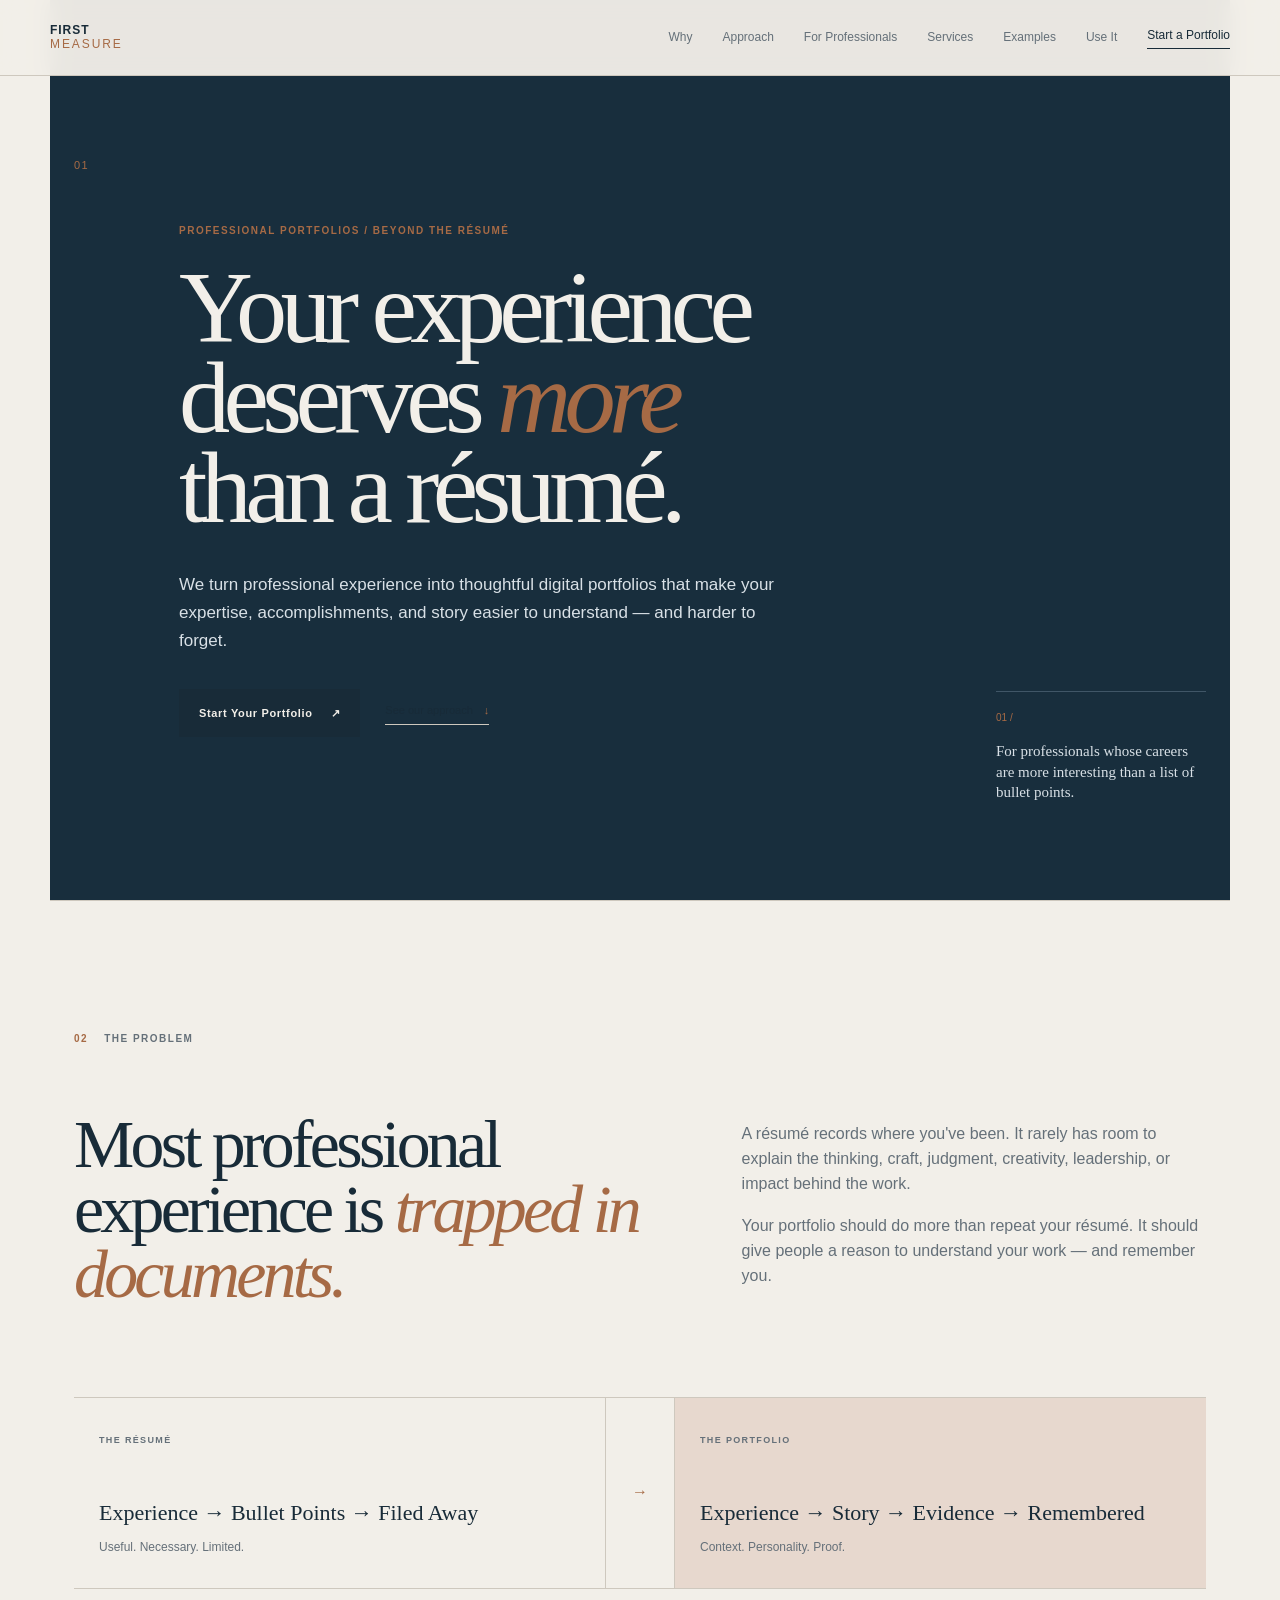
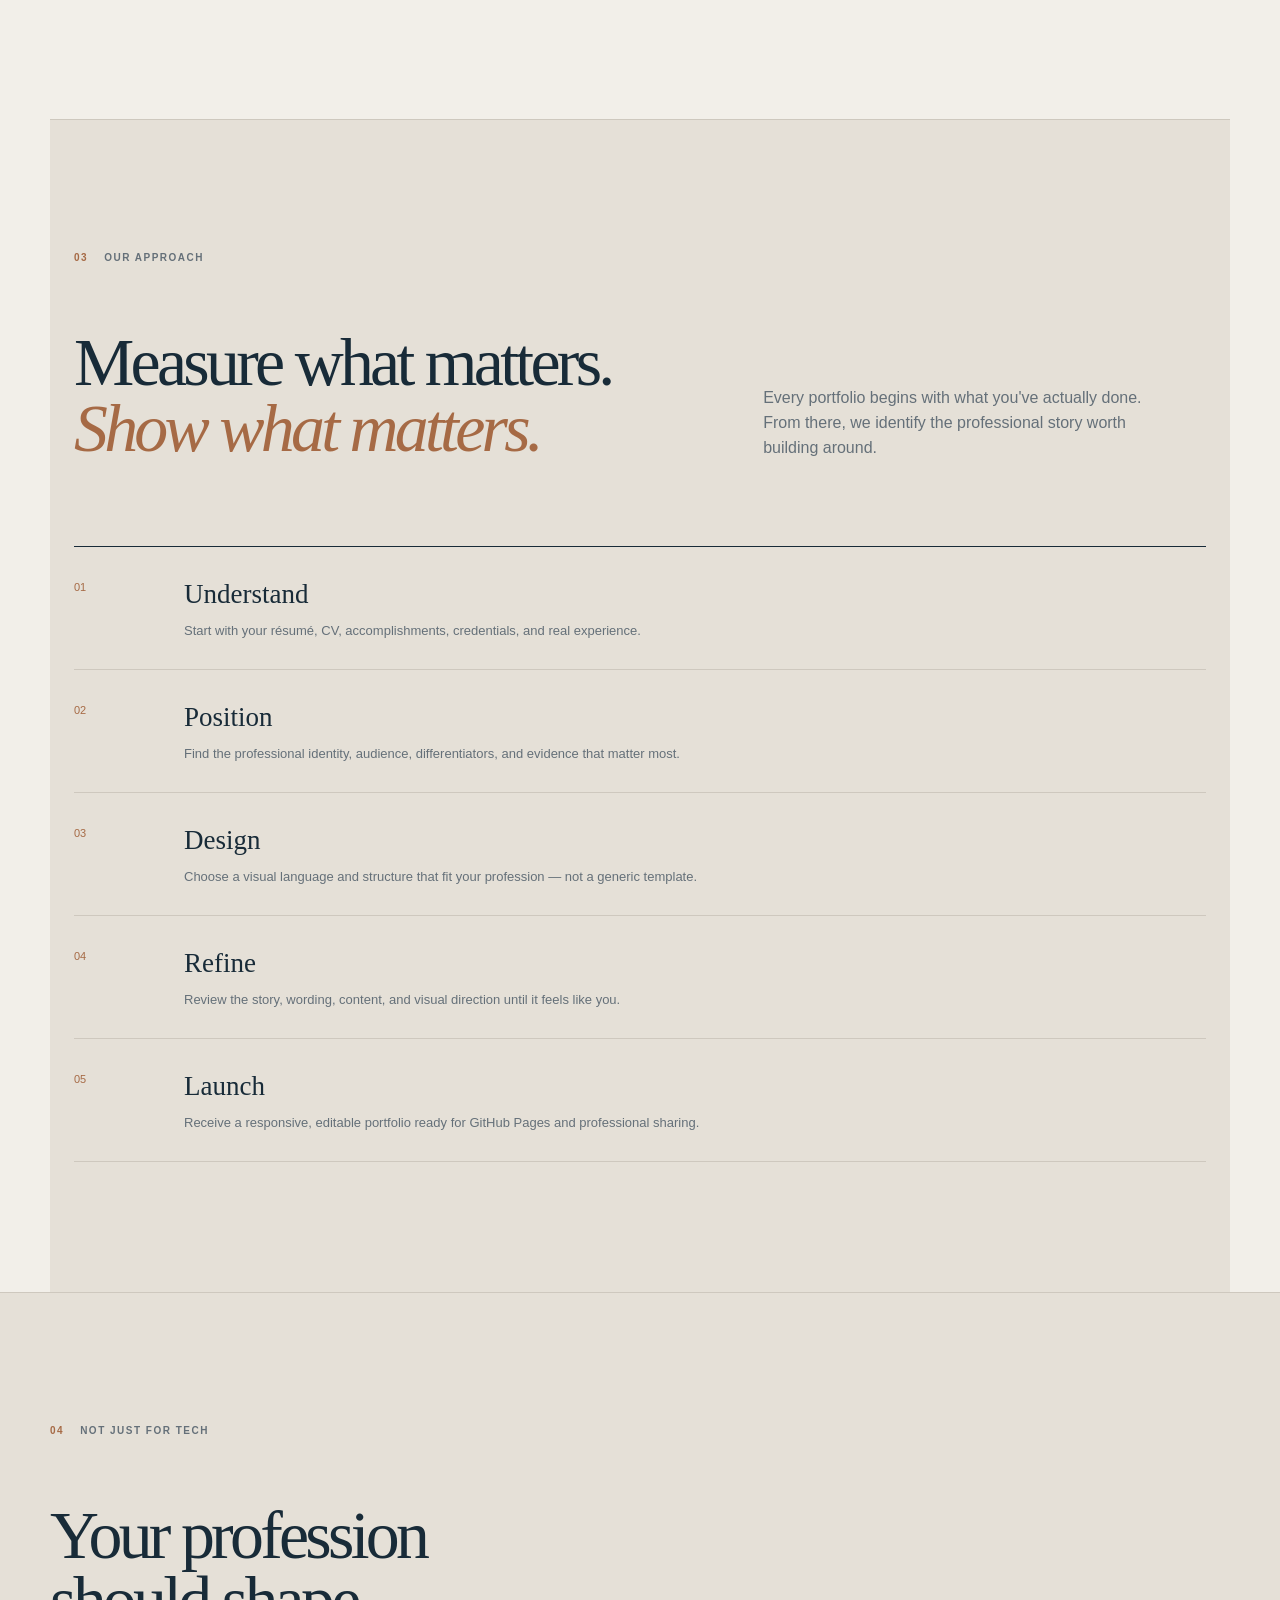
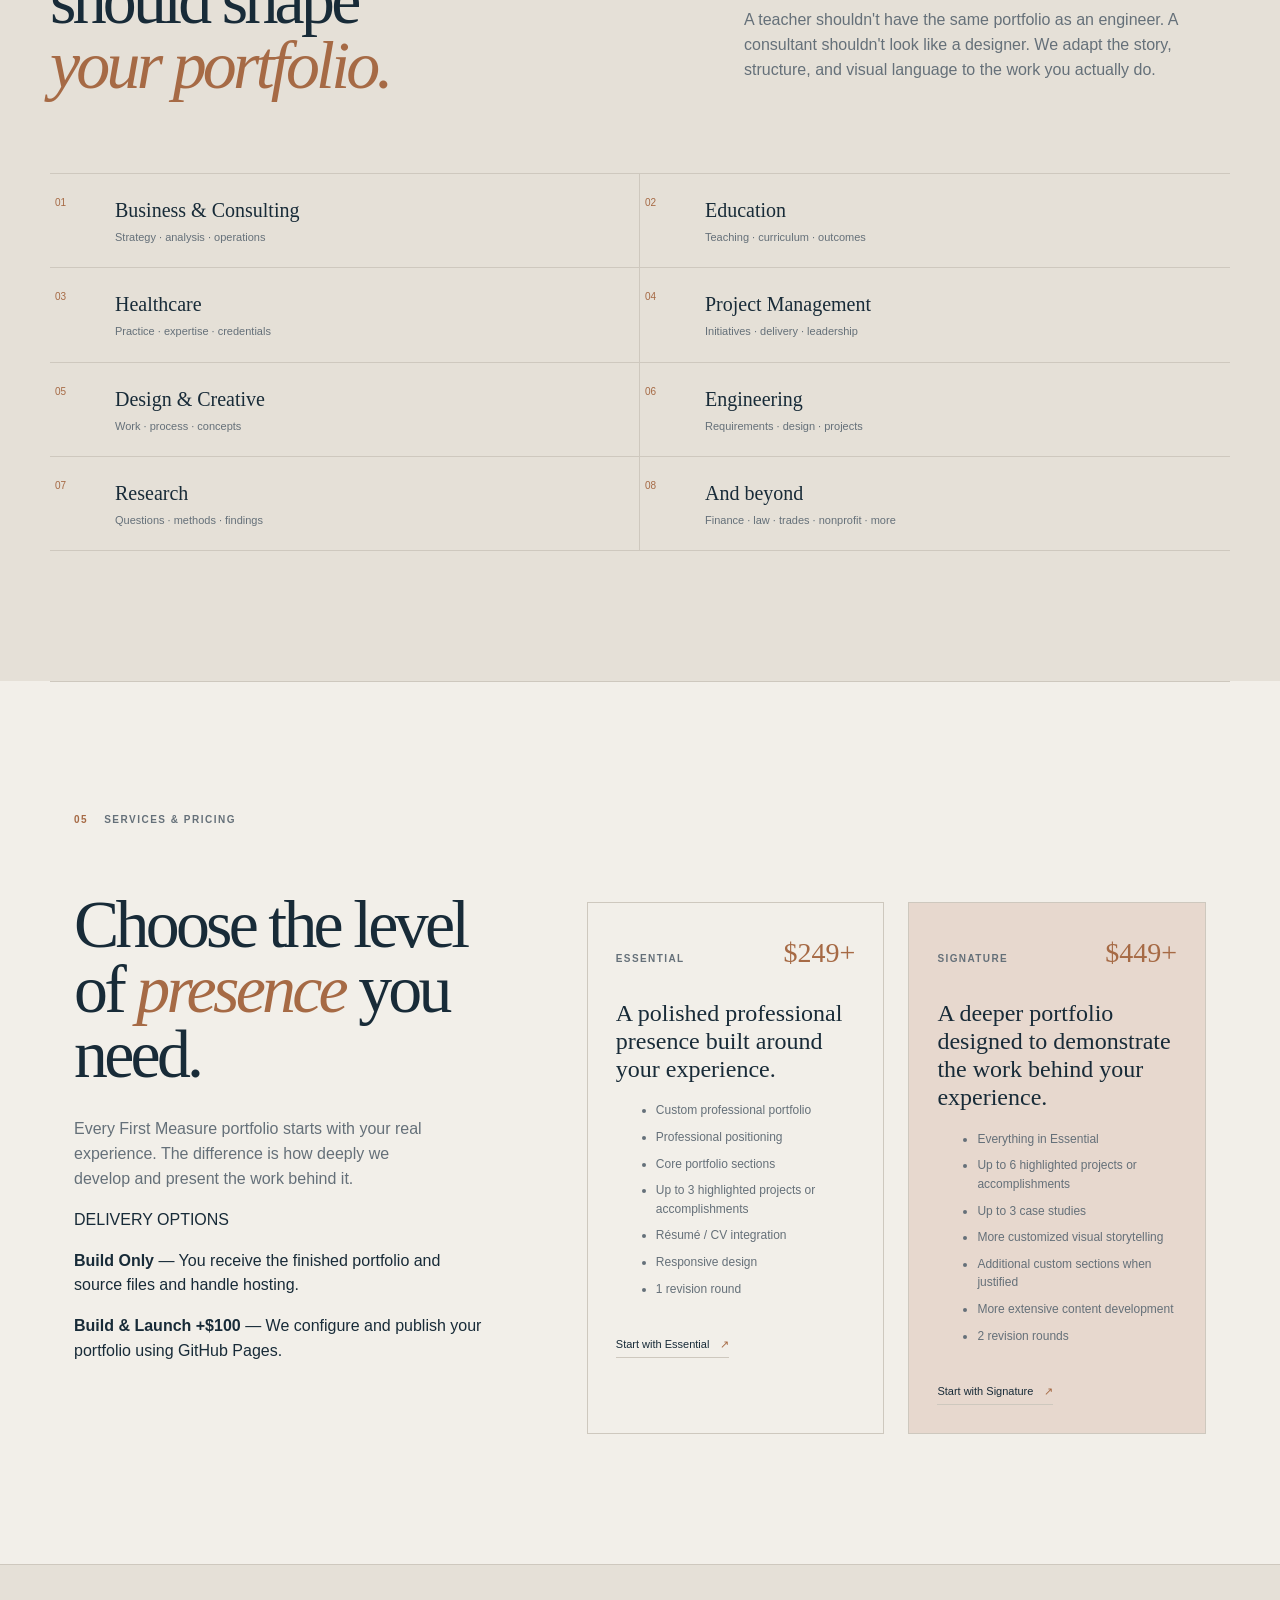
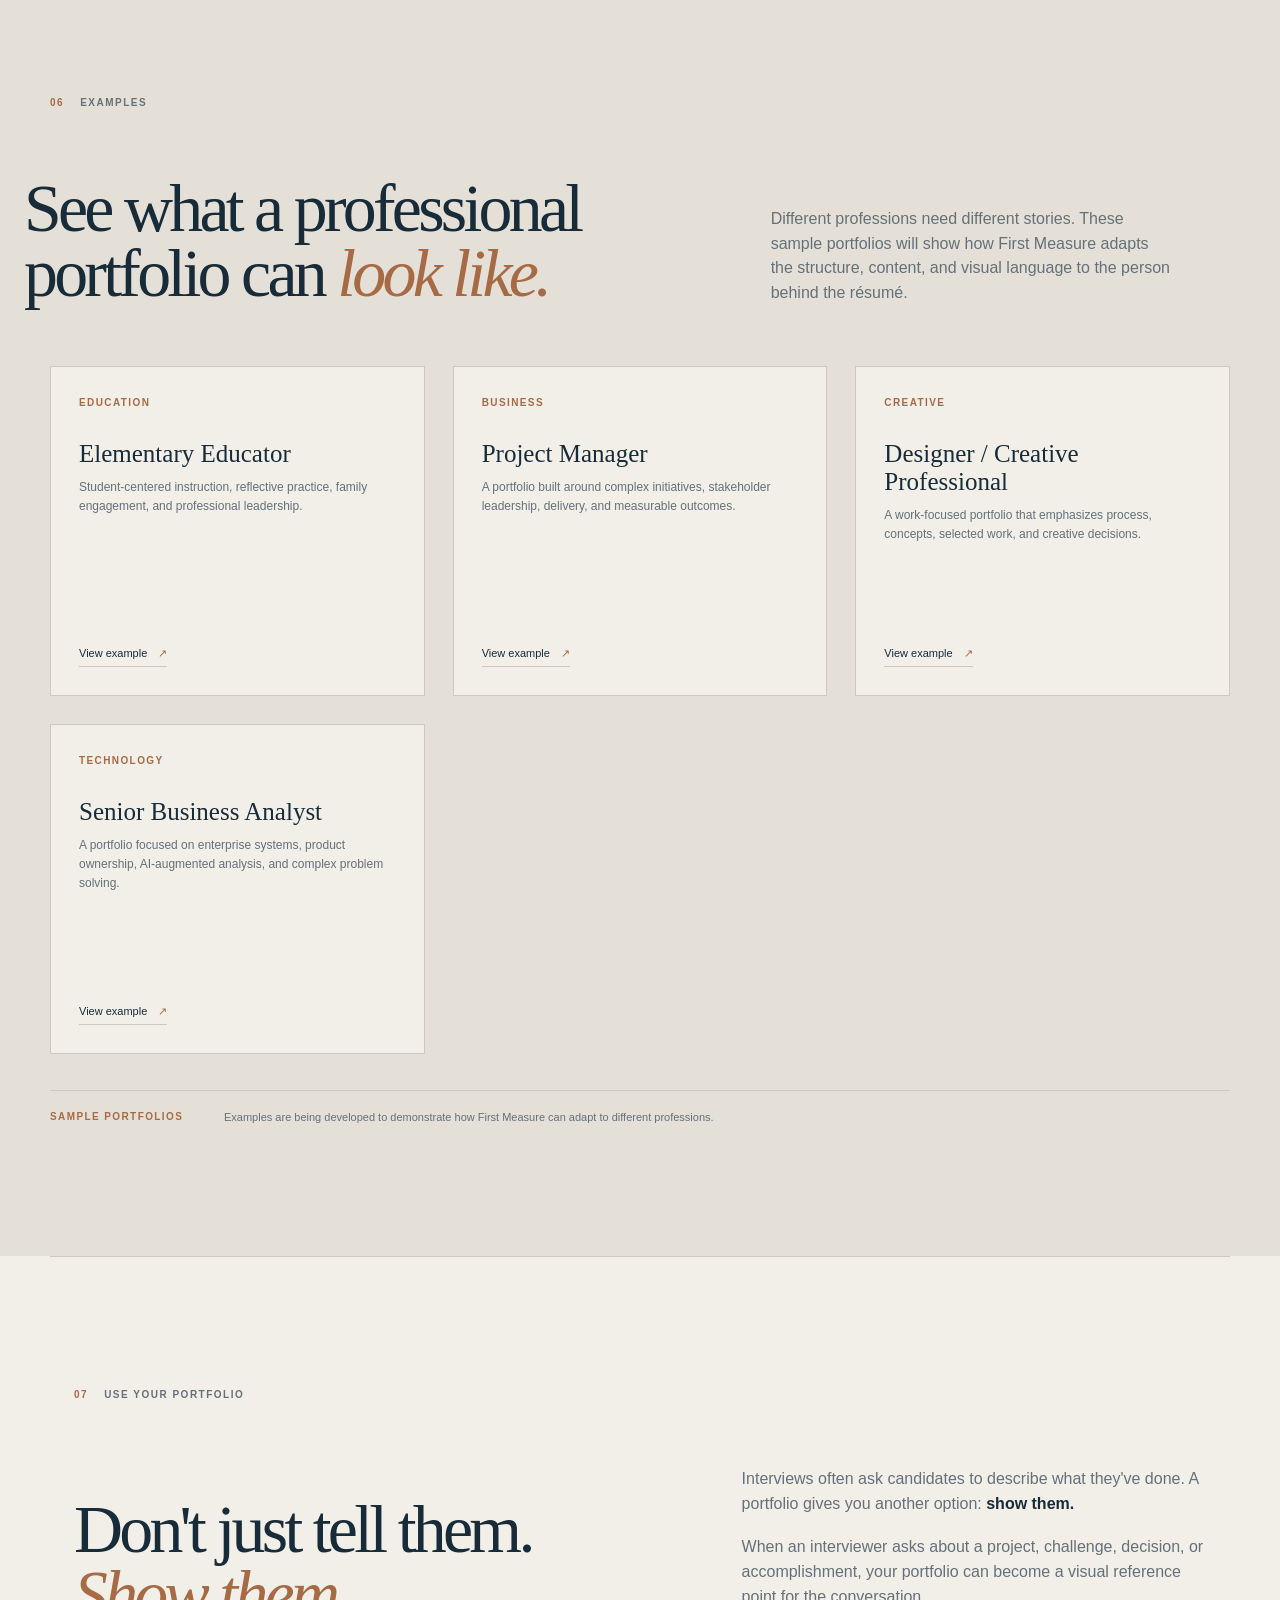
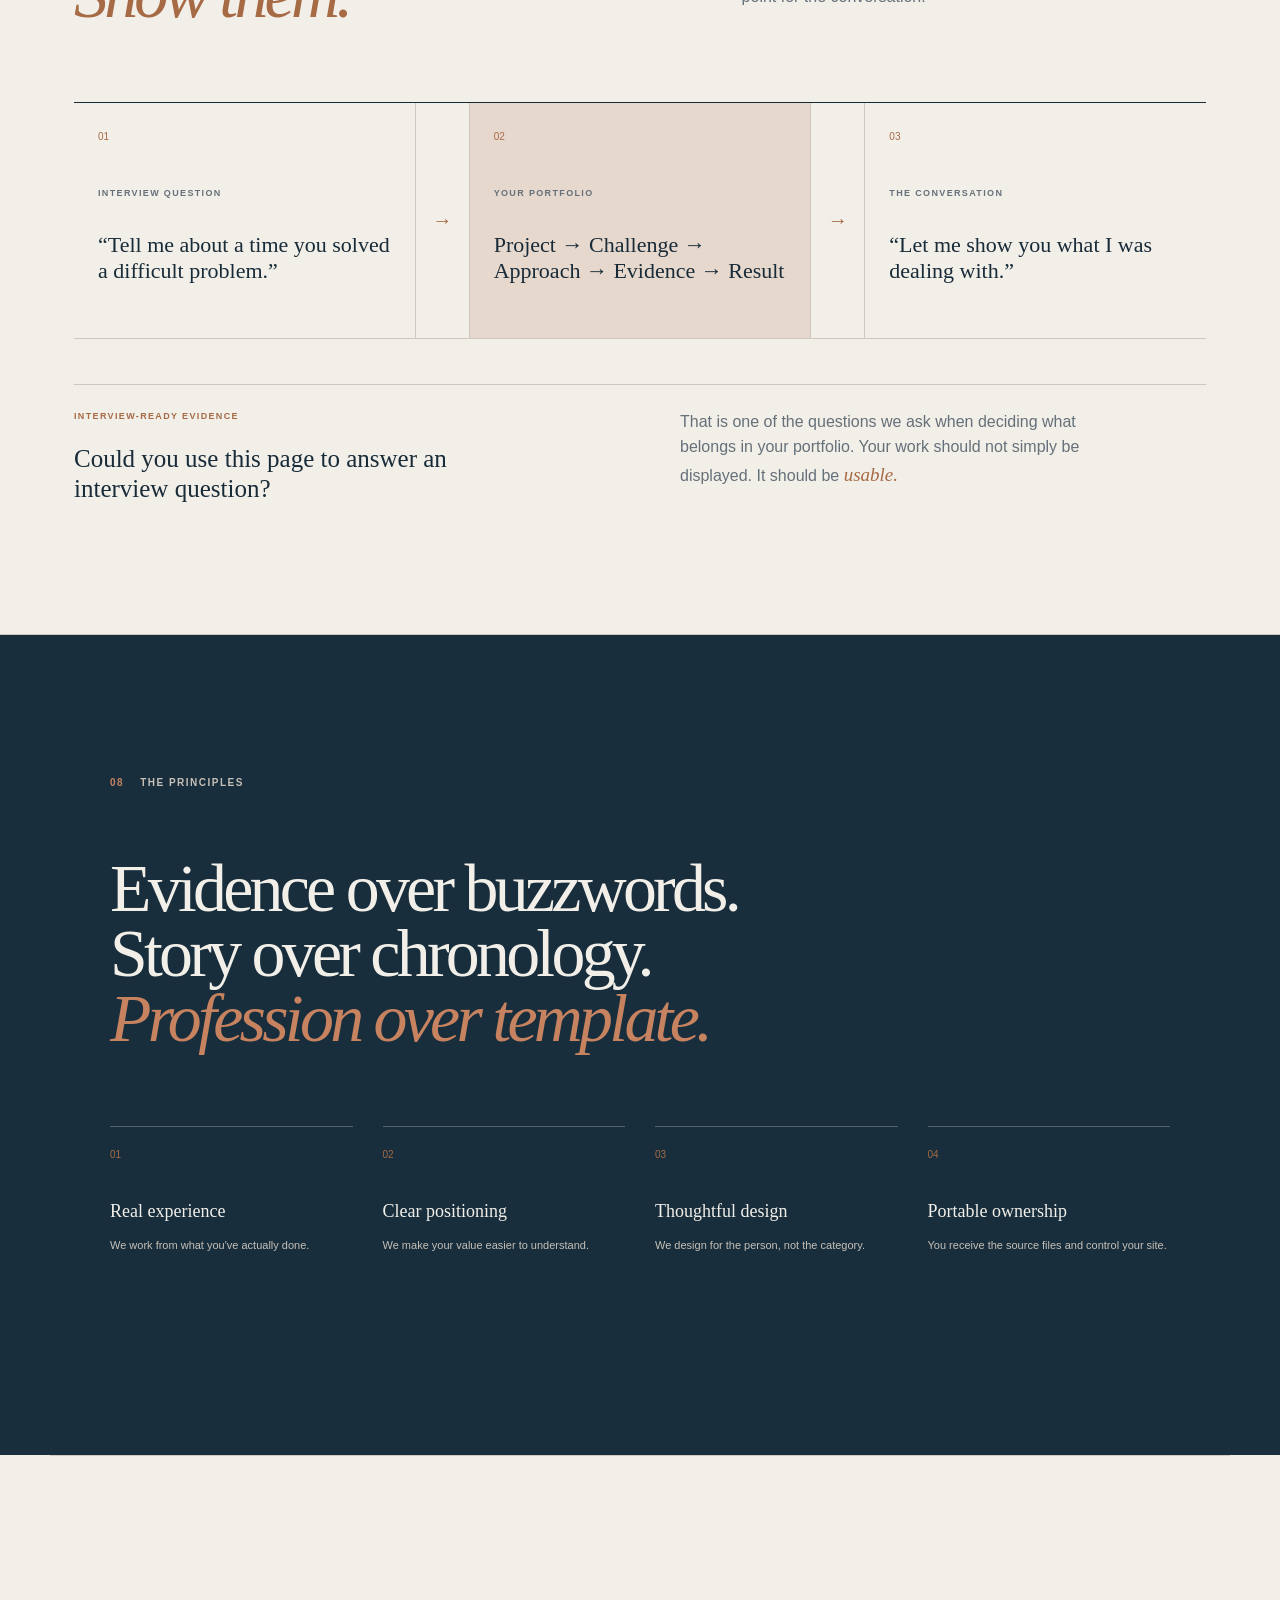
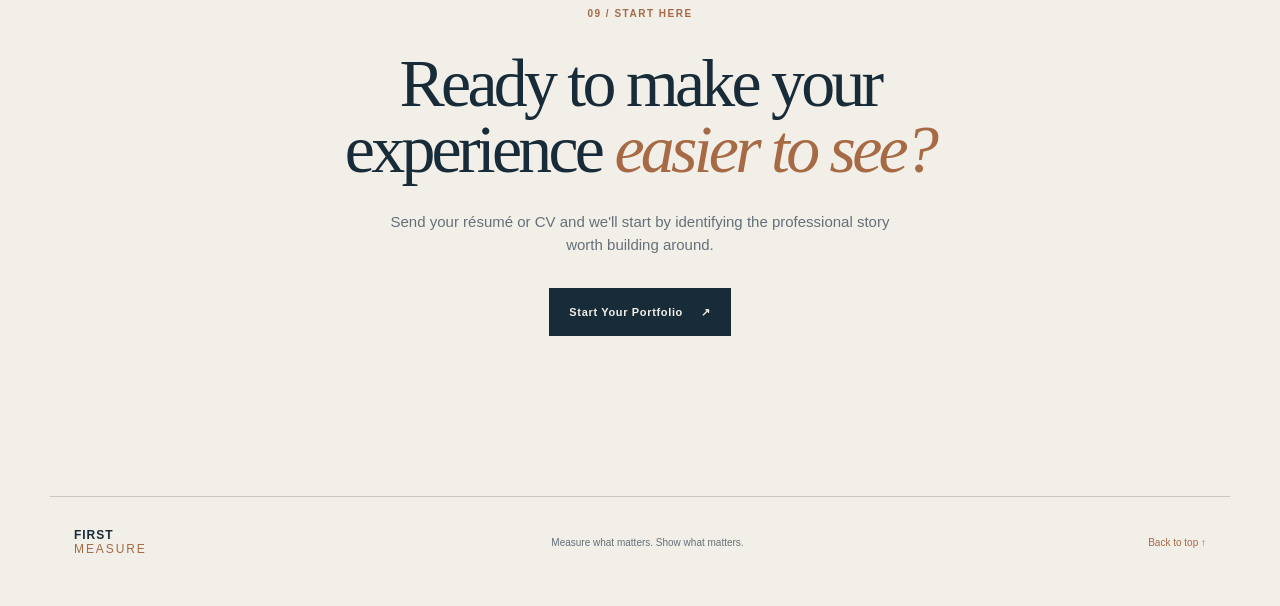
==== commit d0983f6b: "Restore original technology portfolio example" ====
--- a/index.html
+++ b/index.html
@@ -185,6 +185,13 @@
           <p>A work-focused portfolio that emphasizes process, concepts, selected work, and creative decisions.</p>
           <a class="text-link" href="https://sduchene-208.github.io/DesignerPortfolio" target="_blank" rel="noopener noreferrer">View example <span>↗</span></a>
         </article>
+
+        <article class="example-card">
+          <div class="example-type">TECHNOLOGY</div>
+          <h3>Senior Business Analyst</h3>
+          <p>A portfolio focused on enterprise systems, product ownership, AI-augmented analysis, and complex problem solving.</p>
+          <a class="text-link" href="https://sduchene-208.github.io/" target="_blank" rel="noopener noreferrer">View example <span>↗</span></a>
+        </article>
       </div>
 
       <div class="examples-note">
--- a/styles.css
+++ b/styles.css
@@ -25,10 +25,10 @@
 }
 .wordmark { display: inline-flex; flex-direction: column; font-size: 12px; font-weight: 800; letter-spacing: .08em; line-height: .95; }
 .wordmark i { color: var(--accent); font-style: normal; font-weight: 500; letter-spacing: .16em; margin-top: 3px; }
-nav { display: flex; gap: 30px; align-items: center; font-size: 12px; }
-nav a { color: var(--muted); }
-nav a:hover { color: var(--ink); }
-nav .nav-link { border-bottom: 1px solid var(--ink); padding-bottom: 3px; color: var(--ink); }
+.site-header nav { display: flex; gap: 30px; align-items: center; font-size: 12px; }
+.site-header nav a { color: var(--muted); }
+.site-header nav a:hover { color: var(--ink); }
+.site-header nav .nav-link { border-bottom: 1px solid var(--ink); padding-bottom: 3px; color: var(--ink); }
 .menu-toggle { display: none; border: 0; background: none; padding: 8px; }
 .menu-toggle span { display: block; width: 22px; height: 1px; background: var(--ink); margin: 5px; }
 .hero, .section { max-width: var(--max); margin: 0 auto; padding-left: 24px; padding-right: 24px; }
@@ -108,6 +108,10 @@
 .contact > p { max-width: 530px; margin: 28px auto 32px; color: var(--muted); font-size: 15px; }
 footer { border-top: 1px solid var(--line); max-width: var(--max); margin: 0 auto; padding: 28px 24px 45px; display: flex; justify-content: space-between; align-items: center; color: var(--muted); font-size: 10px; }
 footer .wordmark { color: var(--ink); }
+.footer-links { display: flex; align-items: center; gap: 16px; }
+
+:focus-visible { outline: 2px solid var(--accent); outline-offset: 3px; }
+.section[id] { scroll-margin-top: 76px; }
 footer a:last-child { color: var(--accent); }
 .reveal { opacity: 0; transform: translateY(18px); transition: opacity .65s ease, transform .65s ease; }
 .reveal.visible { opacity: 1; transform: none; }
@@ -118,11 +122,12 @@
   .principle-row { grid-template-columns: 1fr 1fr; }
 }
 @media (max-width: 680px) {
+  .section[id] { scroll-margin-top: 66px; }
   .site-header { height: 66px; padding: 0 18px; }
   .menu-toggle { display: block; }
-  nav { display: none; position: absolute; top: 66px; left: 0; right: 0; padding: 10px 18px 18px; background: var(--paper); border-bottom: 1px solid var(--line); }
-  nav.open { display: grid; gap: 0; }
-  nav a { padding: 13px 0; border-bottom: 1px solid var(--line); }
+  .site-header nav { display: none; position: absolute; top: 66px; left: 0; right: 0; padding: 10px 18px 18px; background: var(--paper); border-bottom: 1px solid var(--line); }
+  .site-header nav.open { display: grid; gap: 0; }
+  .site-header nav a { padding: 13px 0; border-bottom: 1px solid var(--line); }
   .hero, .section { padding-left: 18px; padding-right: 18px; }
   .hero { padding-top: 120px; grid-template-columns: 1fr; gap: 20px; }
   .hero-number { display: none; }
@@ -146,113 +151,6 @@
   .reveal { opacity: 1; transform: none; }
 }
 
-/* =========================================
-   EXAMPLES / SAMPLE PORTFOLIOS
-   ========================================= */
-
-.example-grid {
-  display: grid;
-  grid-template-columns: repeat(3, minmax(0, 1fr));
-  gap: 28px;
-  margin-top: 72px;
-  align-items: stretch;
-}
-
-.example-card {
-  min-width: 0;
-  min-height: 340px;
-  padding: 30px;
-  border: 1px solid var(--line);
-  background: var(--paper);
-  display: flex;
-  flex-direction: column;
-}
-
-.example-type {
-  display: block;
-  color: var(--accent);
-  font-size: 10px;
-  font-weight: 800;
-  letter-spacing: .14em;
-  line-height: 1.2;
-}
-
-.example-card h3 {
-  margin: 34px 0 12px;
-  font-family: Georgia, "Times New Roman", serif;
-  font-size: 28px;
-  font-weight: 400;
-  line-height: 1.1;
-}
-
-.example-card p {
-  margin: 0;
-  max-width: 42ch;
-  color: var(--muted);
-  font-size: 12px;
-  line-height: 1.6;
-}
-
-.example-card .text-link {
-  display: inline-block;
-  align-self: flex-start;
-  margin-top: auto;
-  padding-top: 30px;
-}
-
-.examples-note {
-  display: grid;
-  grid-template-columns: 150px minmax(0, 1fr);
-  gap: 24px;
-  margin-top: 38px;
-  padding-top: 18px;
-  border-top: 1px solid var(--line);
-}
-
-.examples-note > span {
-  color: var(--accent);
-  font-size: 10px;
-  font-weight: 800;
-  letter-spacing: .14em;
-}
-
-.examples-note p {
-  margin: 0;
-  color: var(--muted);
-  font-size: 11px;
-  line-height: 1.55;
-}
-
-@media (max-width: 900px) {
-  .example-grid {
-    grid-template-columns: 1fr 1fr;
-    gap: 24px;
-  }
-
-  .example-card {
-    min-height: 320px;
-  }
-}
-
-@media (max-width: 680px) {
-  .example-grid {
-    grid-template-columns: 1fr;
-    gap: 28px;
-    margin-top: 52px;
-  }
-
-  .example-card {
-    min-height: 0;
-  }
-
-  .examples-note {
-    grid-template-columns: 1fr;
-    gap: 10px;
-    margin-top: 32px;
-  }
-}
-
-
 .hero .kicker { color: var(--accent); }
 .hero h1 em { color: var(--accent); }
 .hero-intro, .hero-note p { color: #d8e0e6; }
@@ -267,7 +165,7 @@
 .price-card h3 { font-family:Georgia,"Times New Roman",serif; font-size:24px; font-weight:400; line-height:1.18; margin:24px 0 18px; }
 .price-card li { color:var(--muted); margin:8px 0; font-size:12px; }
 .price-card .text-link { display:inline-block; margin-top:22px; }
-.example-grid { display:grid; grid-template-columns:repeat(4,minmax(0,1fr)); gap:28px; margin-top:60px; align-items:stretch; }
+.example-grid { display:grid; grid-template-columns:repeat(3,minmax(0,1fr)); gap:28px; margin-top:60px; align-items:stretch; }
 .example-card { min-width:0; min-height:330px; padding:28px; border:1px solid var(--line); background:var(--paper); display:flex; flex-direction:column; }
 .example-type { color:var(--accent); font-size:10px; font-weight:800; letter-spacing:.14em; }
 .example-card h3 { font-family:Georgia,"Times New Roman",serif; font-size:25px; font-weight:400; margin:30px 0 10px; line-height:1.12; }
@@ -756,7 +654,7 @@
 }
 
 @media (max-width: 680px) {
-  nav {
+  .site-header nav {
     background: var(--paper);
   }
 
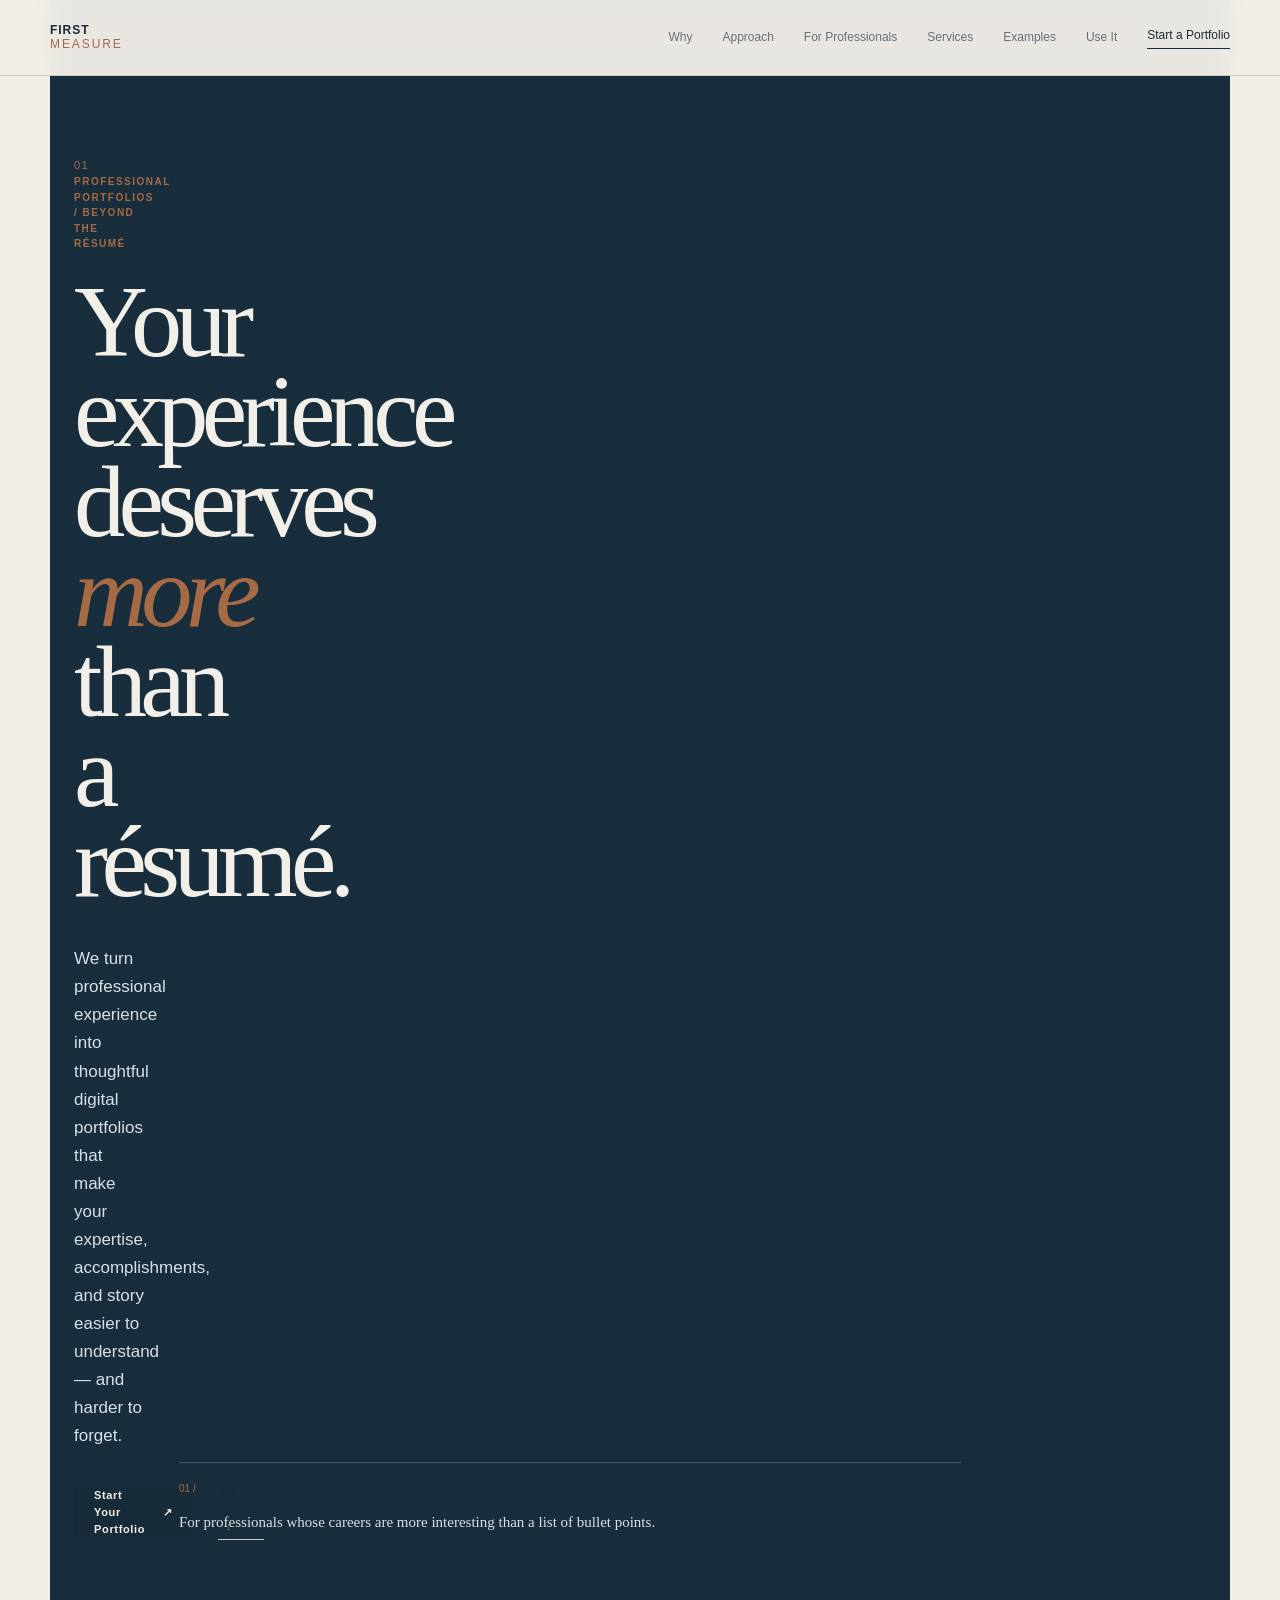
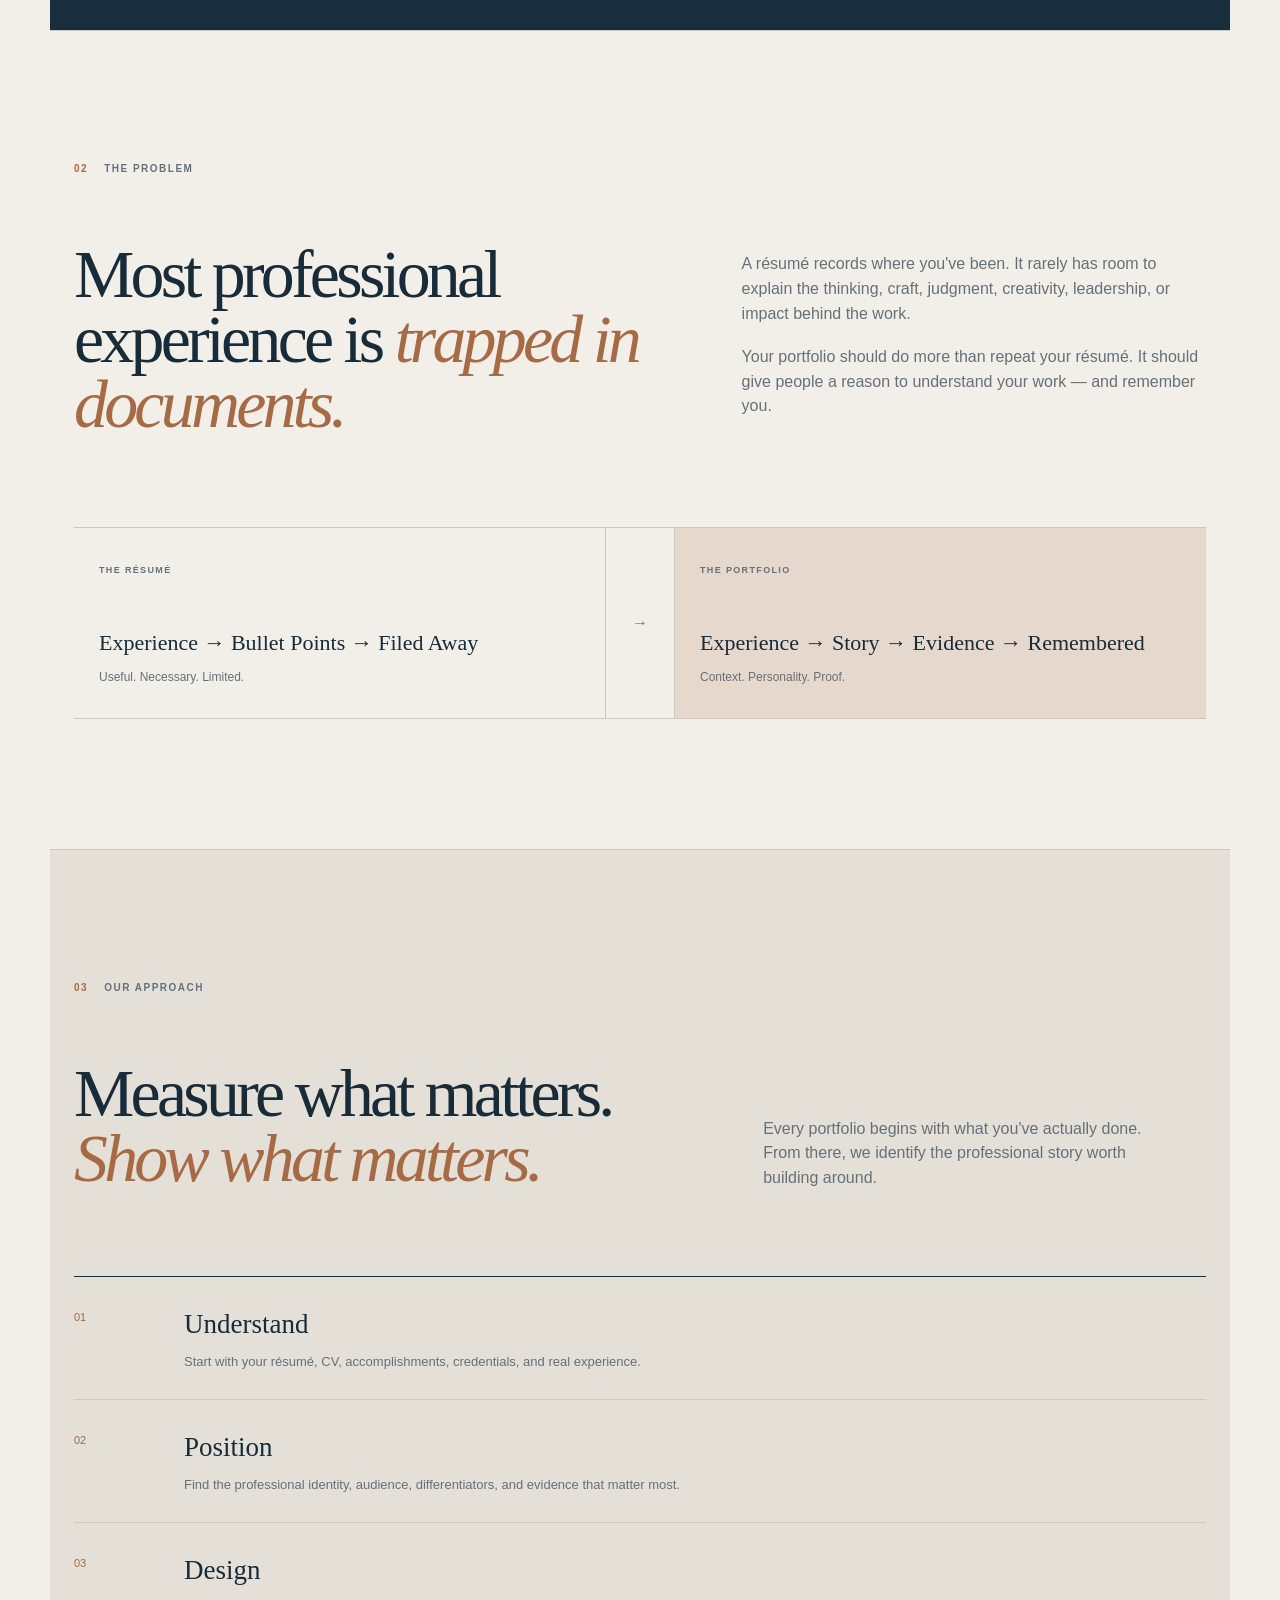
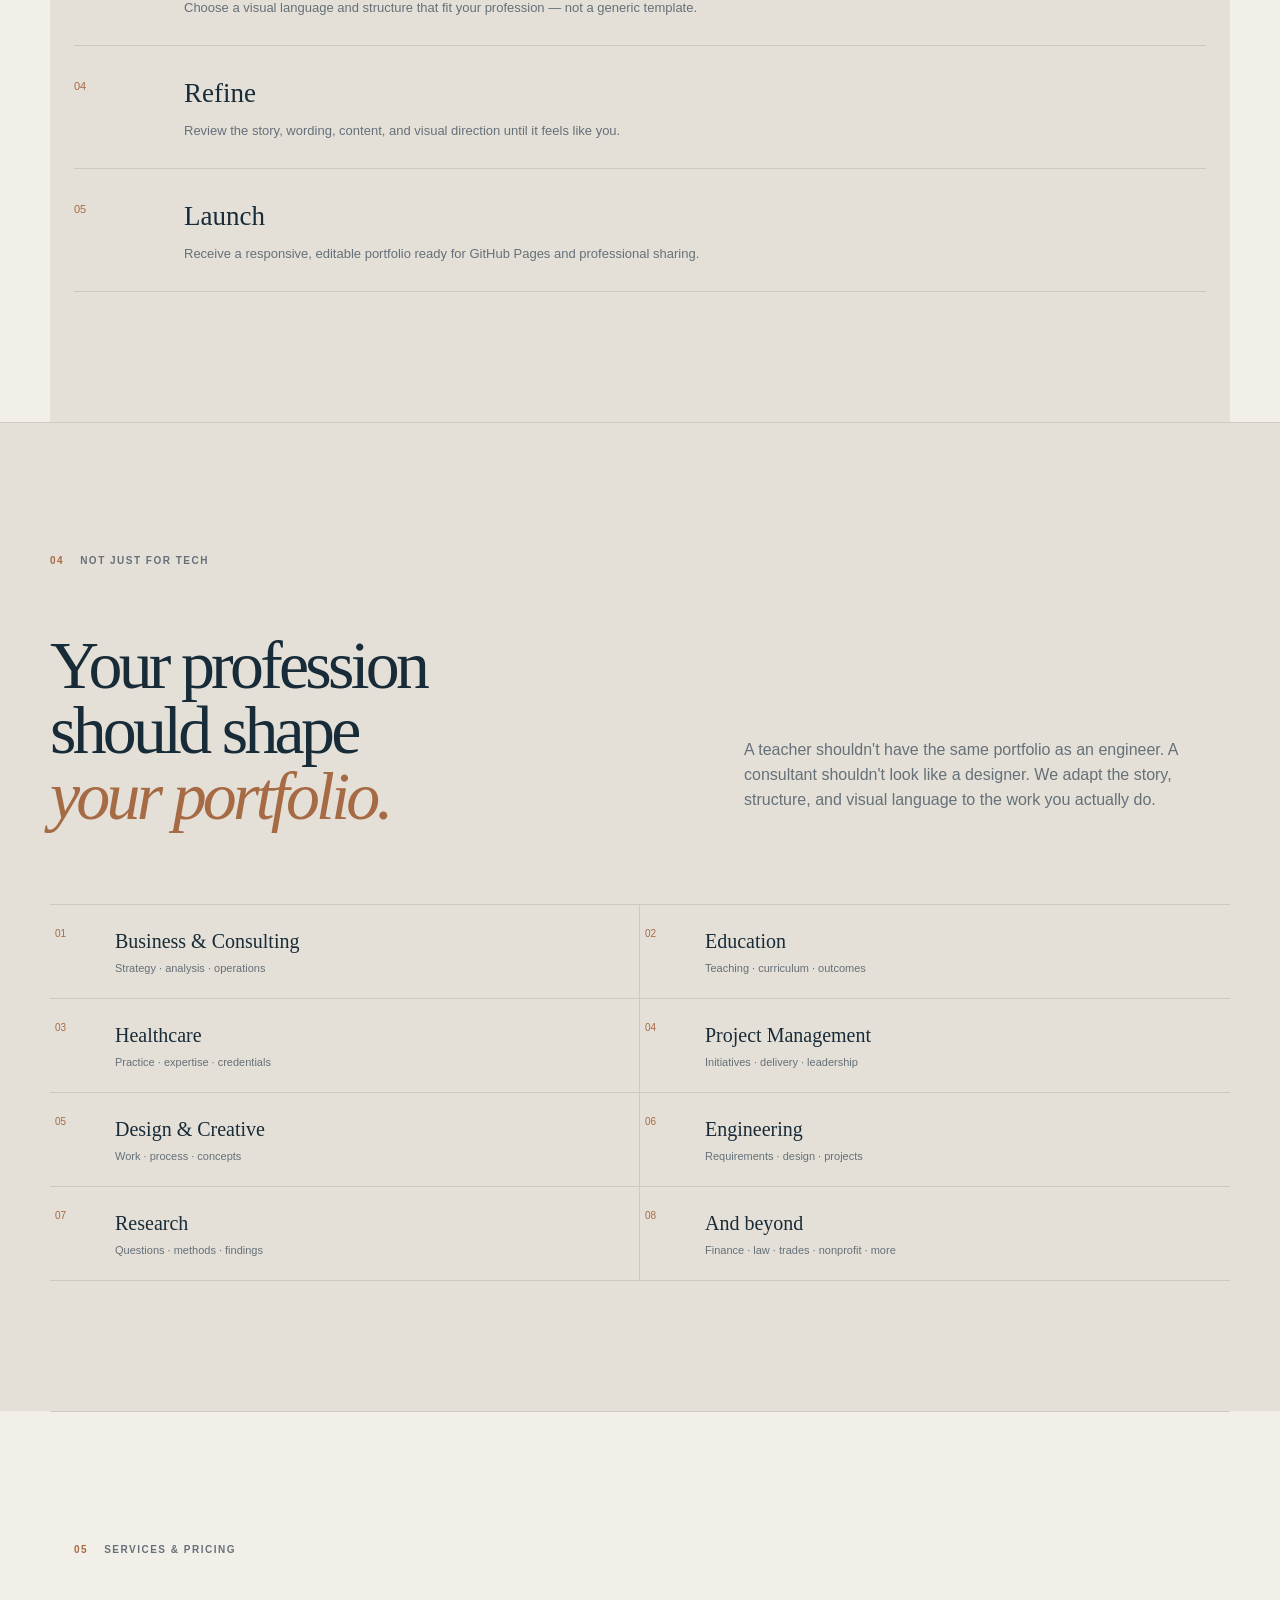
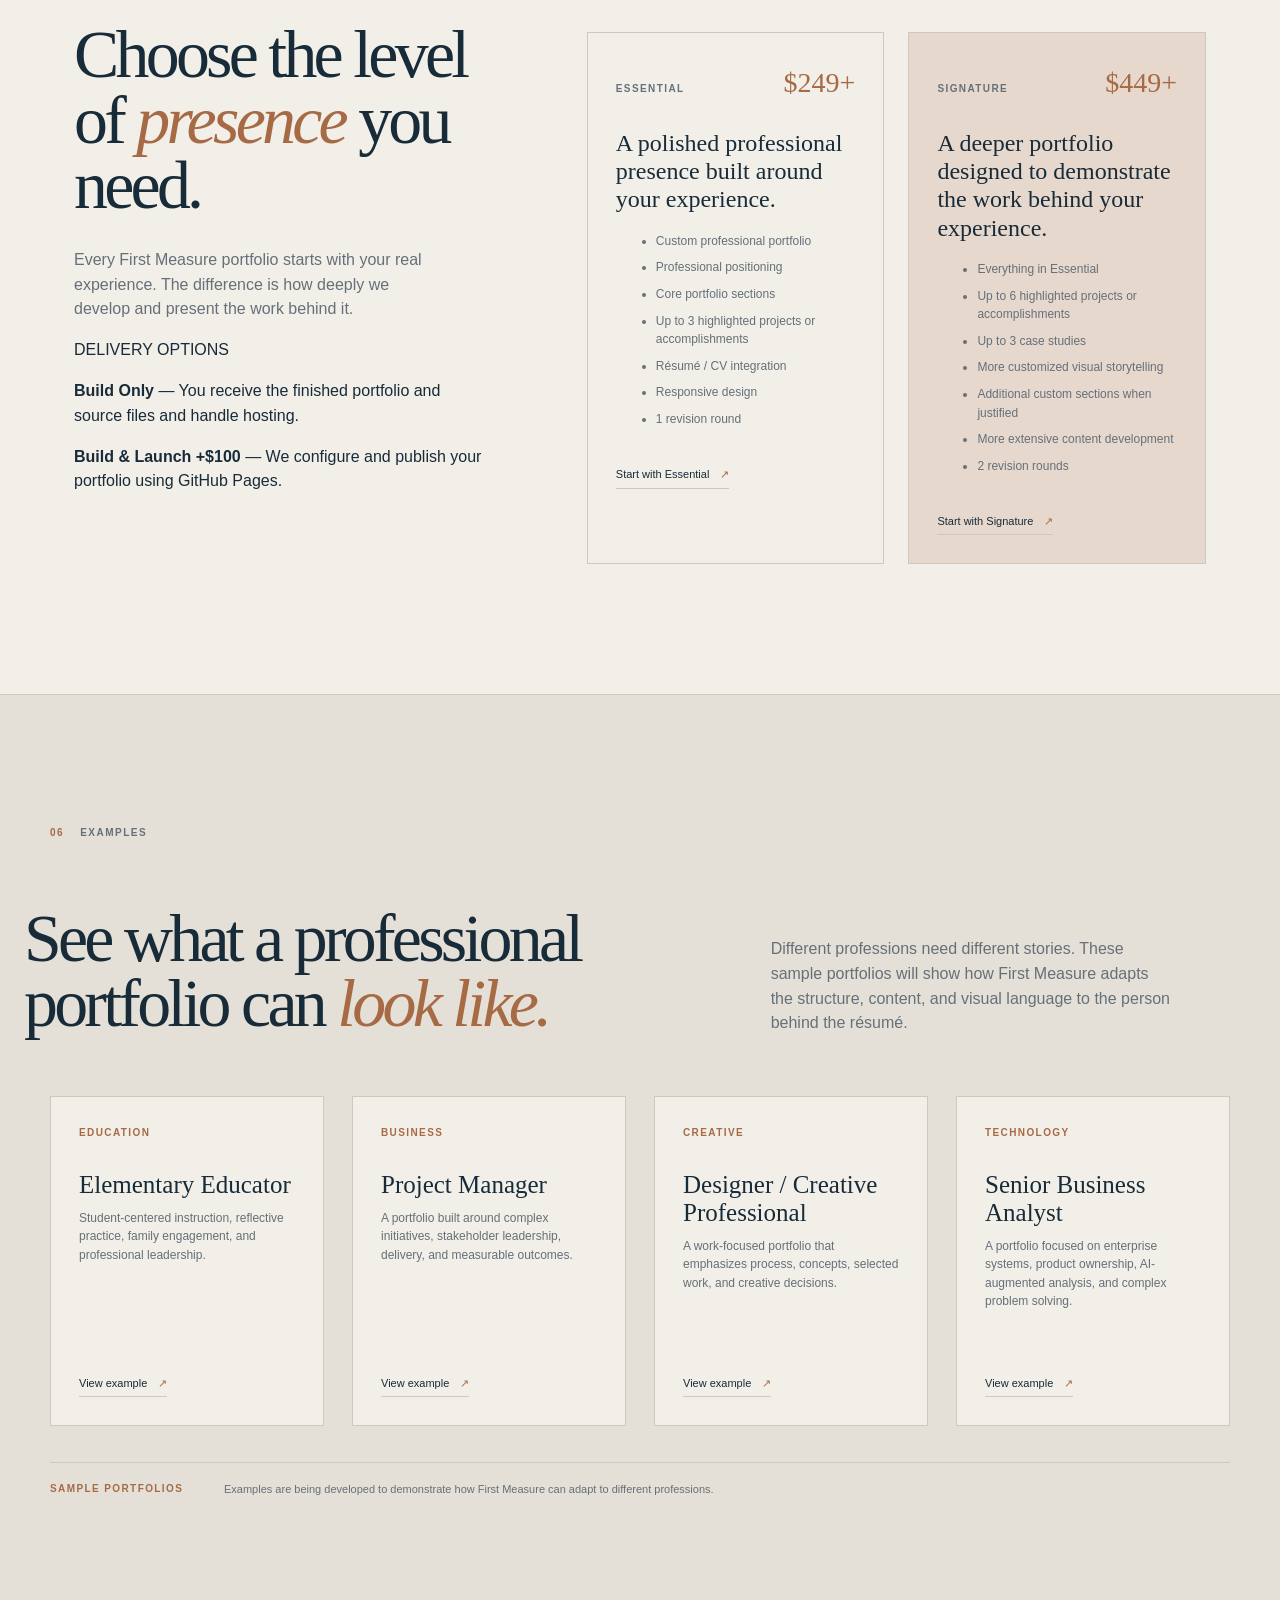
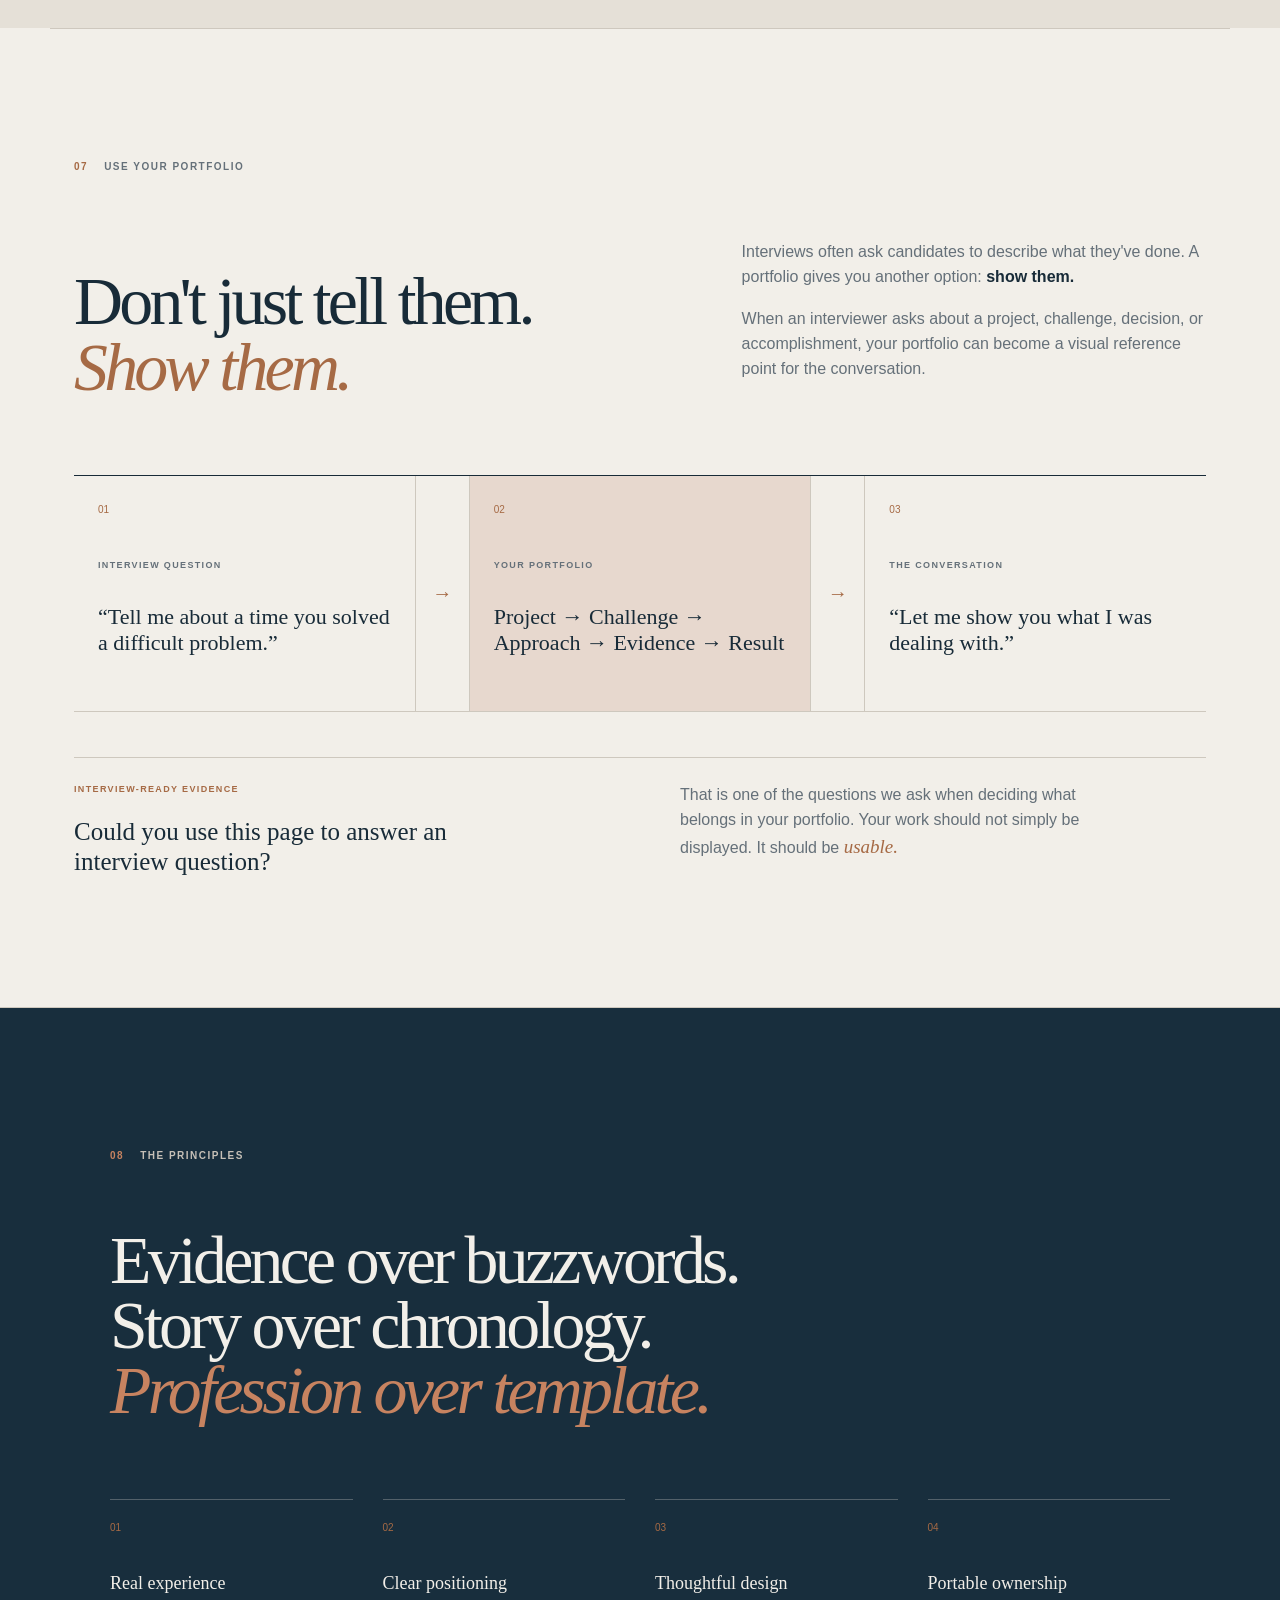
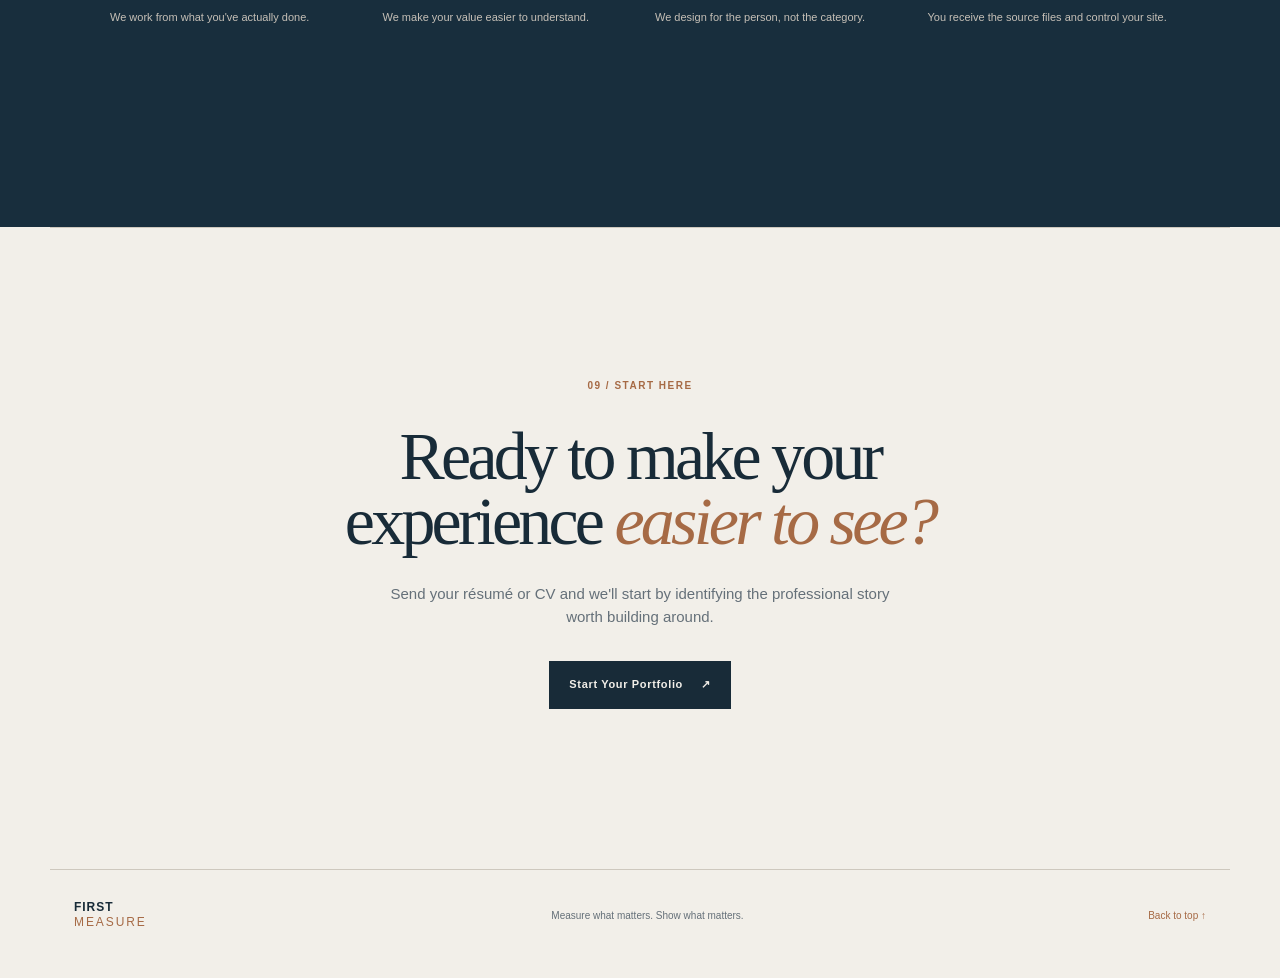
==== commit 9f1c63eb: "Align hero number with its content grid" ====
--- a/index.html
+++ b/index.html
@@ -30,14 +30,16 @@
 
   <main id="top">
     <section class="hero">
-      <div class="hero-number">01</div>
-      <div class="hero-content">
+      <div class="hero-main">
+        <div class="hero-number">01</div>
+        <div class="hero-content">
         <p class="kicker">PROFESSIONAL PORTFOLIOS / BEYOND THE RÉSUMÉ</p>
         <h1>Your experience<br>deserves <em>more</em><br>than a résumé.</h1>
         <p class="hero-intro">We turn professional experience into thoughtful digital portfolios that make your expertise, accomplishments, and story easier to understand — and harder to forget.</p>
         <div class="hero-actions">
           <a class="button button-dark" href="https://tally.so/r/rjZ692" target="_blank" rel="noopener noreferrer">Start Your Portfolio <span>↗</span></a>
           <a class="text-link" href="#approach">See our approach <span>↓</span></a>
+        </div>
         </div>
       </div>
       <div class="hero-note">
--- a/styles.css
+++ b/styles.css
@@ -165,7 +165,7 @@
 .price-card h3 { font-family:Georgia,"Times New Roman",serif; font-size:24px; font-weight:400; line-height:1.18; margin:24px 0 18px; }
 .price-card li { color:var(--muted); margin:8px 0; font-size:12px; }
 .price-card .text-link { display:inline-block; margin-top:22px; }
-.example-grid { display:grid; grid-template-columns:repeat(3,minmax(0,1fr)); gap:28px; margin-top:60px; align-items:stretch; }
+.example-grid { display:grid; grid-template-columns:repeat(4,minmax(0,1fr)); gap:28px; margin-top:60px; align-items:stretch; }
 .example-card { min-width:0; min-height:330px; padding:28px; border:1px solid var(--line); background:var(--paper); display:flex; flex-direction:column; }
 .example-type { color:var(--accent); font-size:10px; font-weight:800; letter-spacing:.14em; }
 .example-card h3 { font-family:Georgia,"Times New Roman",serif; font-size:25px; font-weight:400; margin:30px 0 10px; line-height:1.12; }
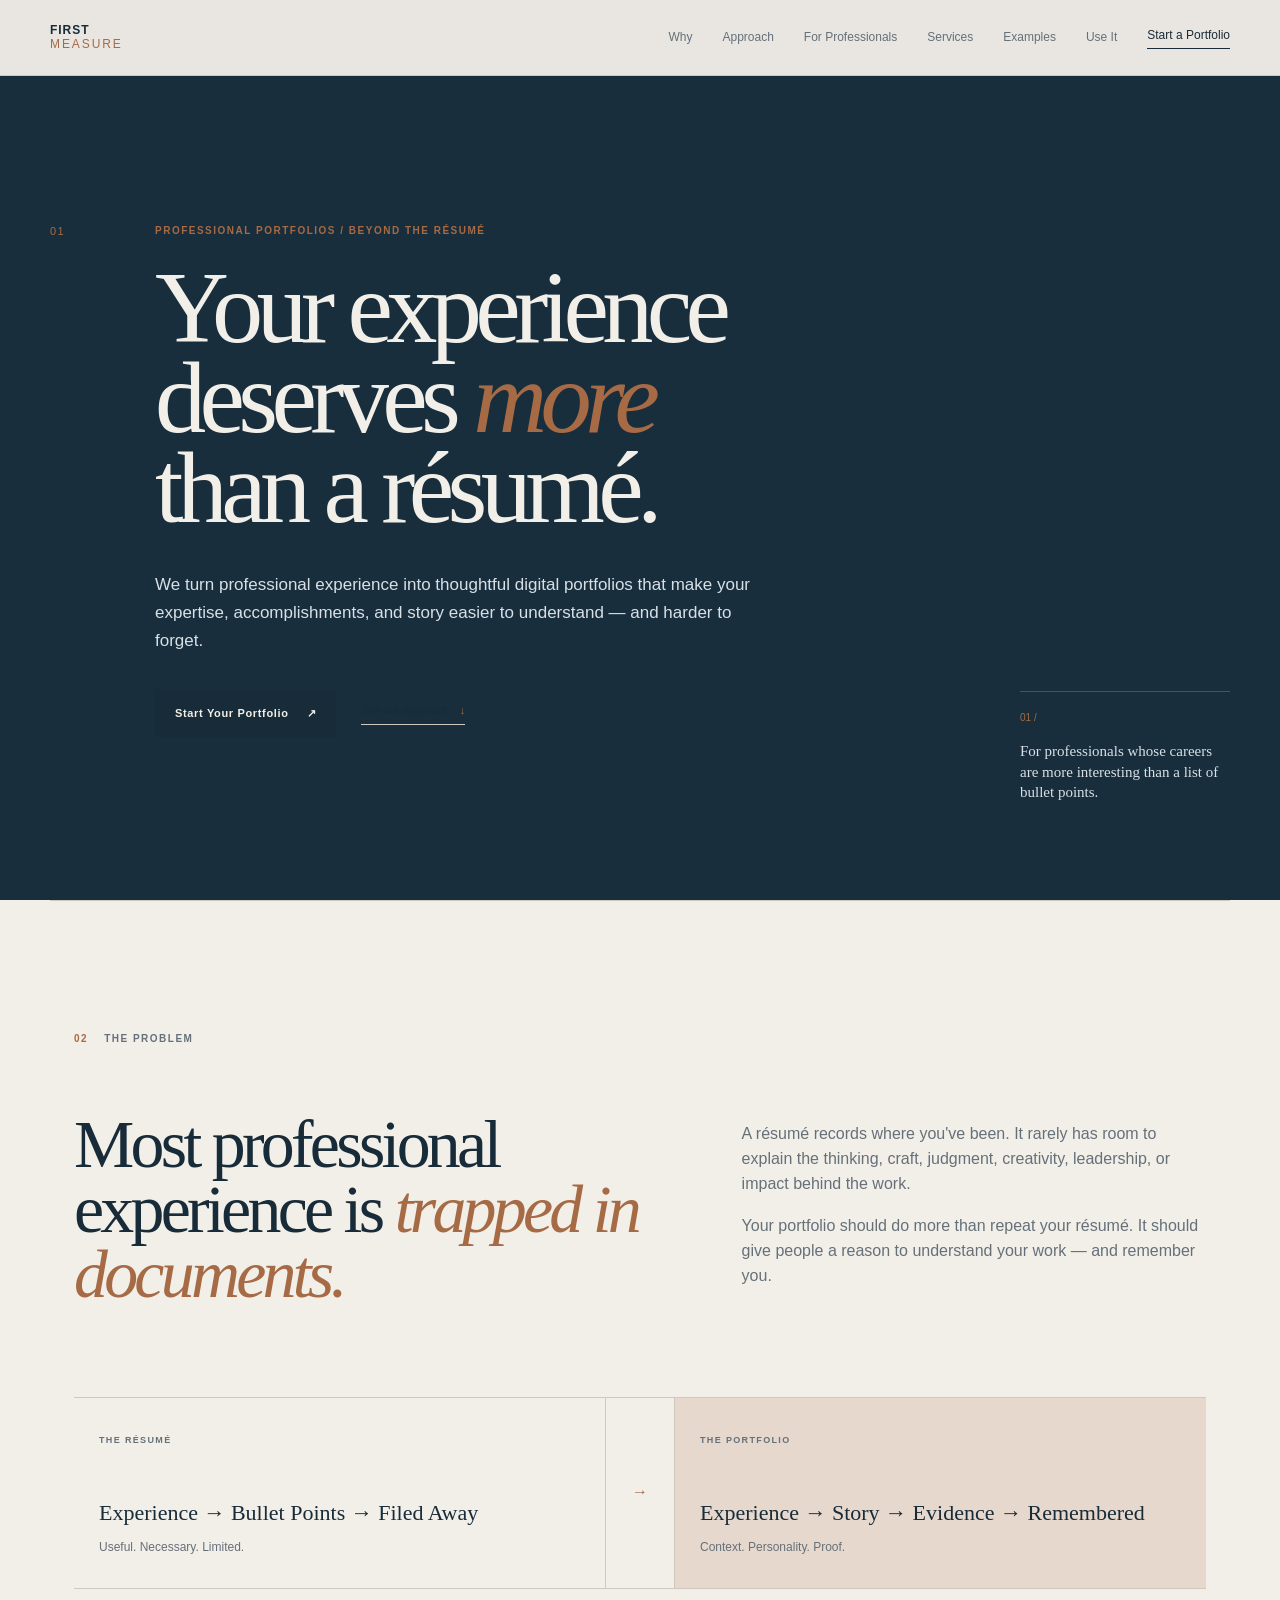
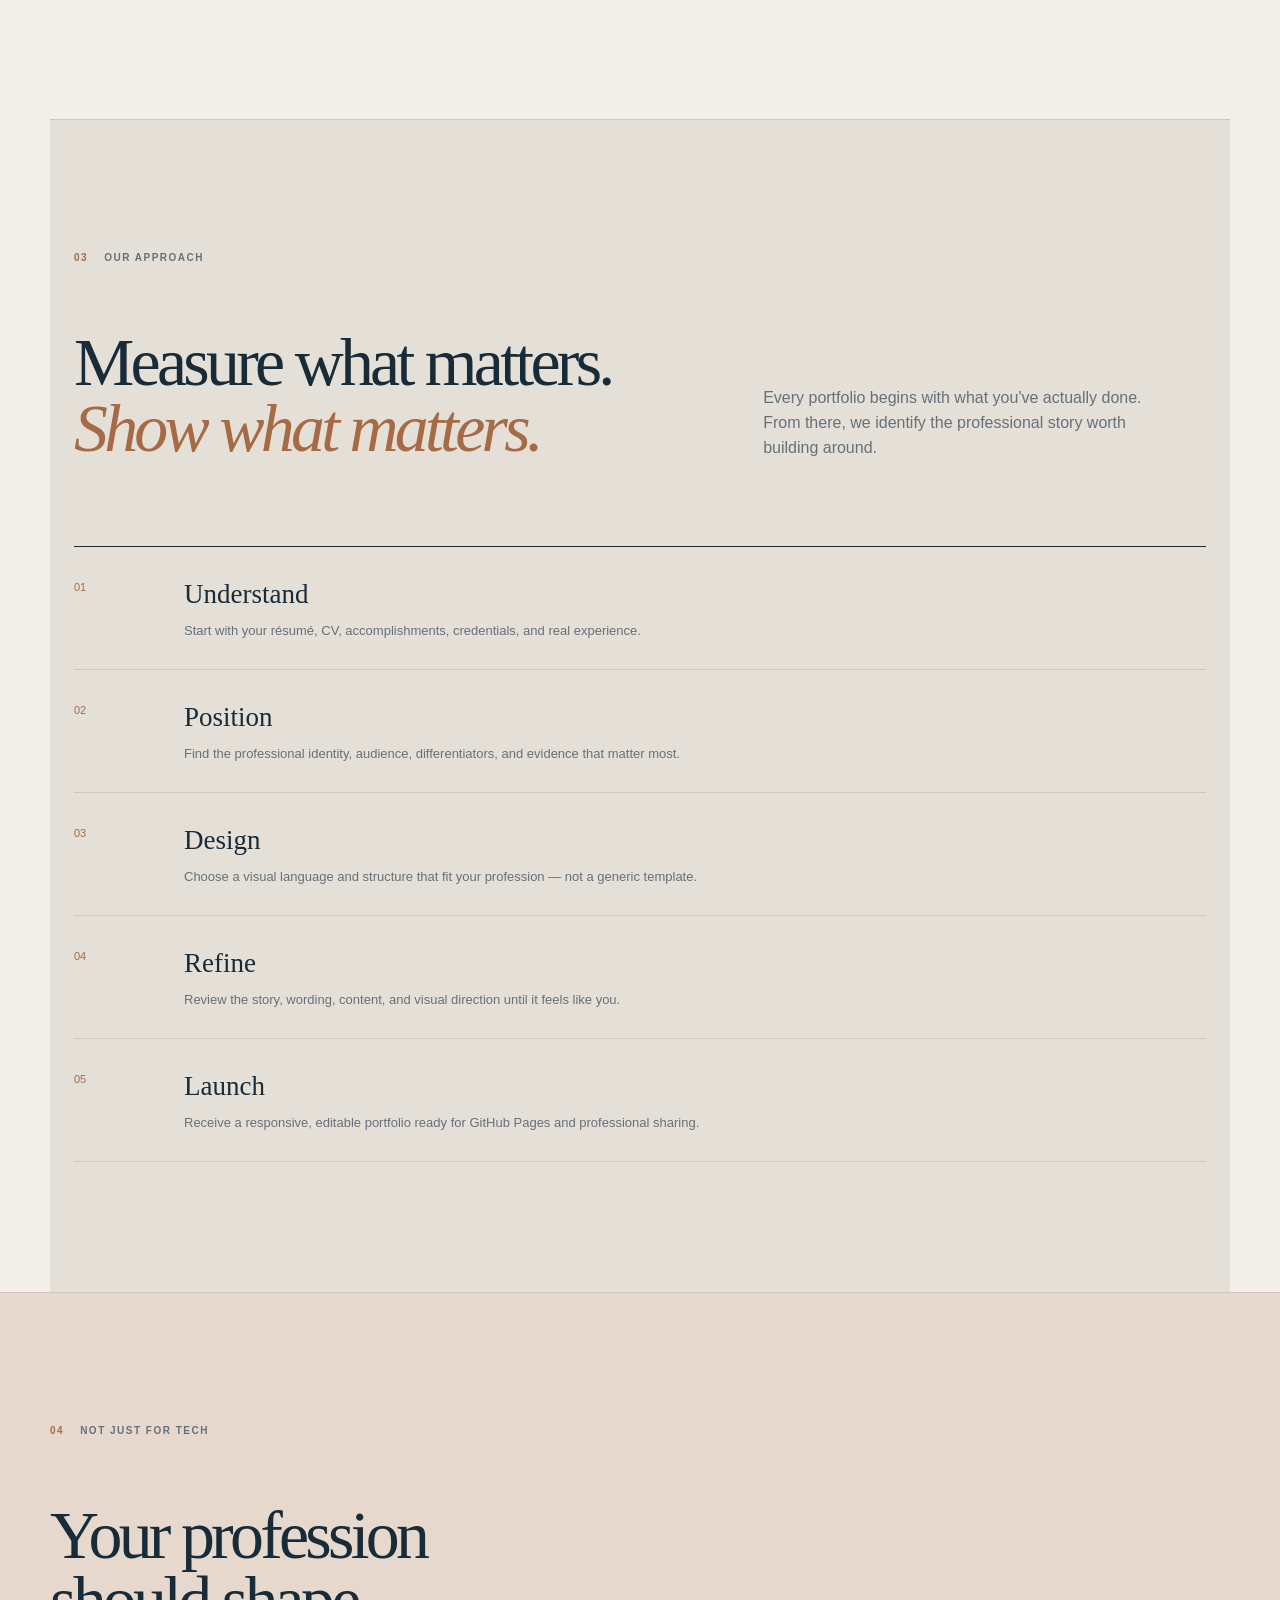
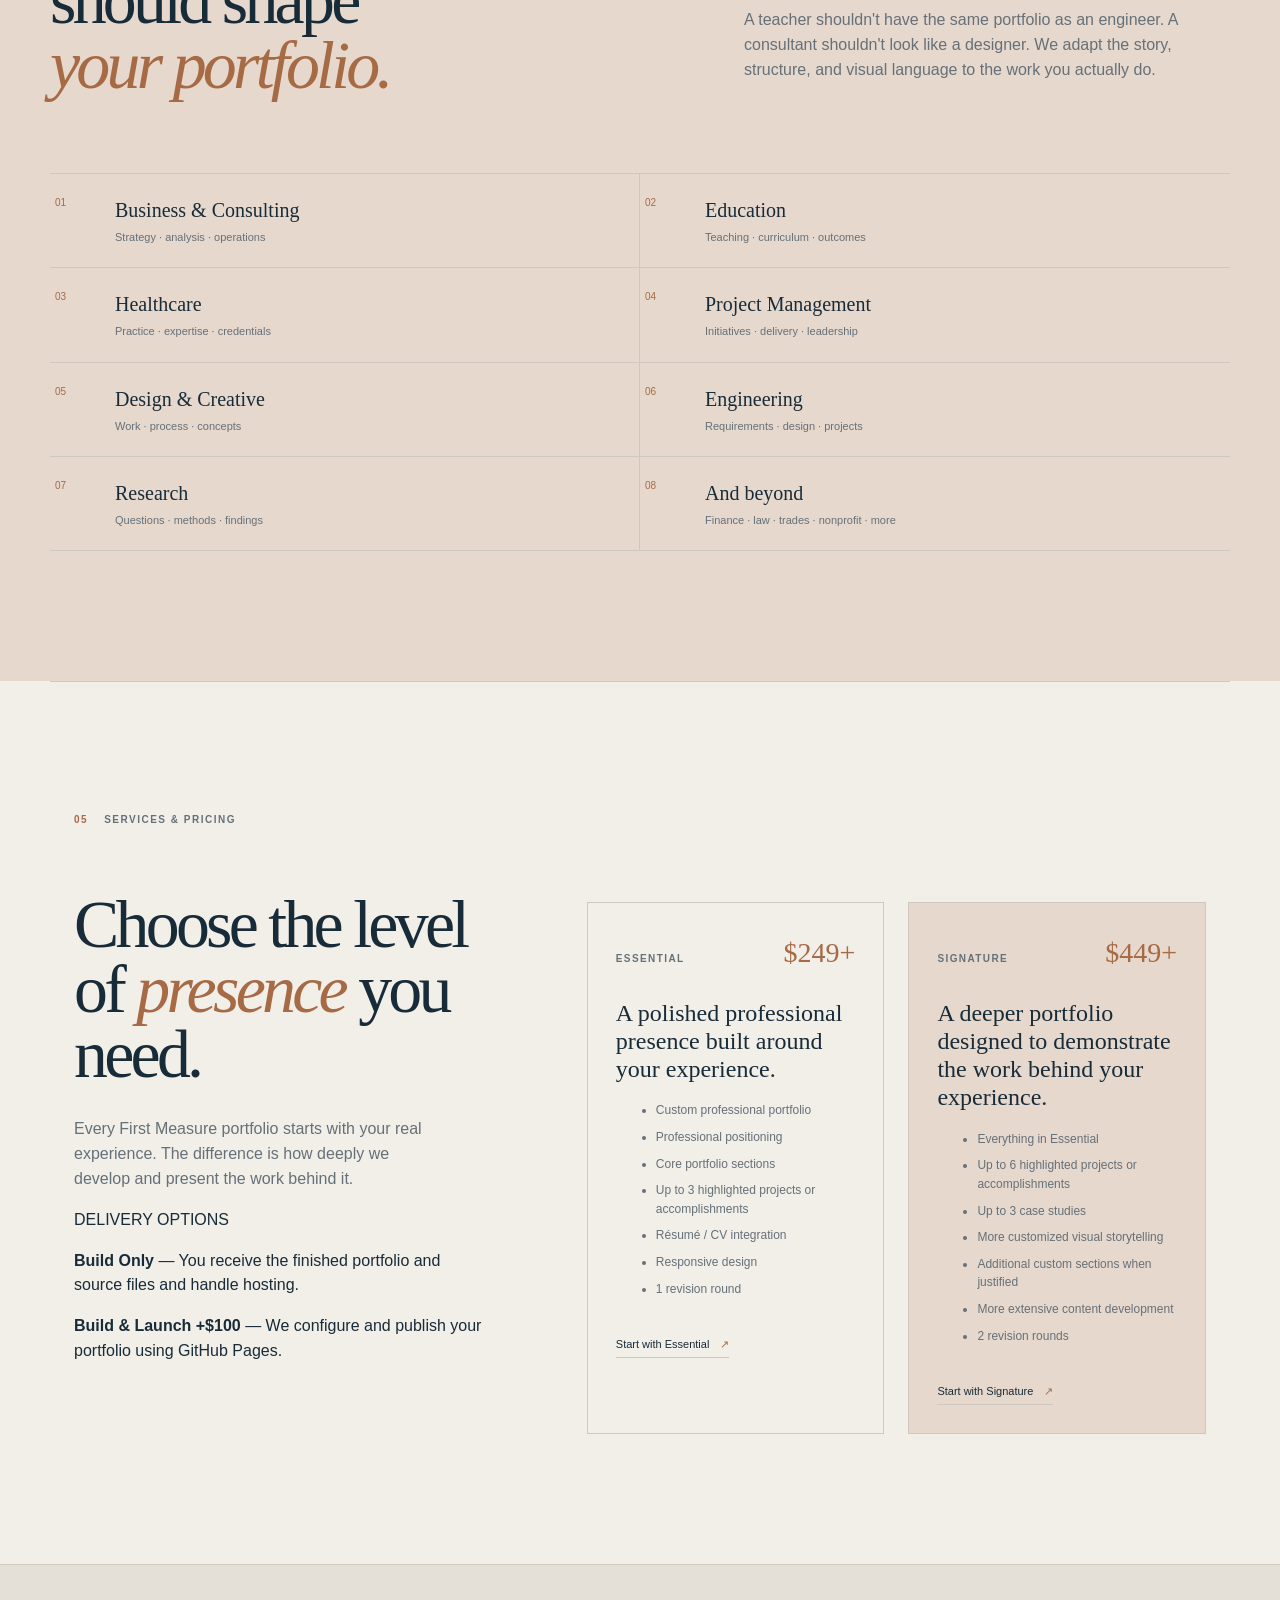
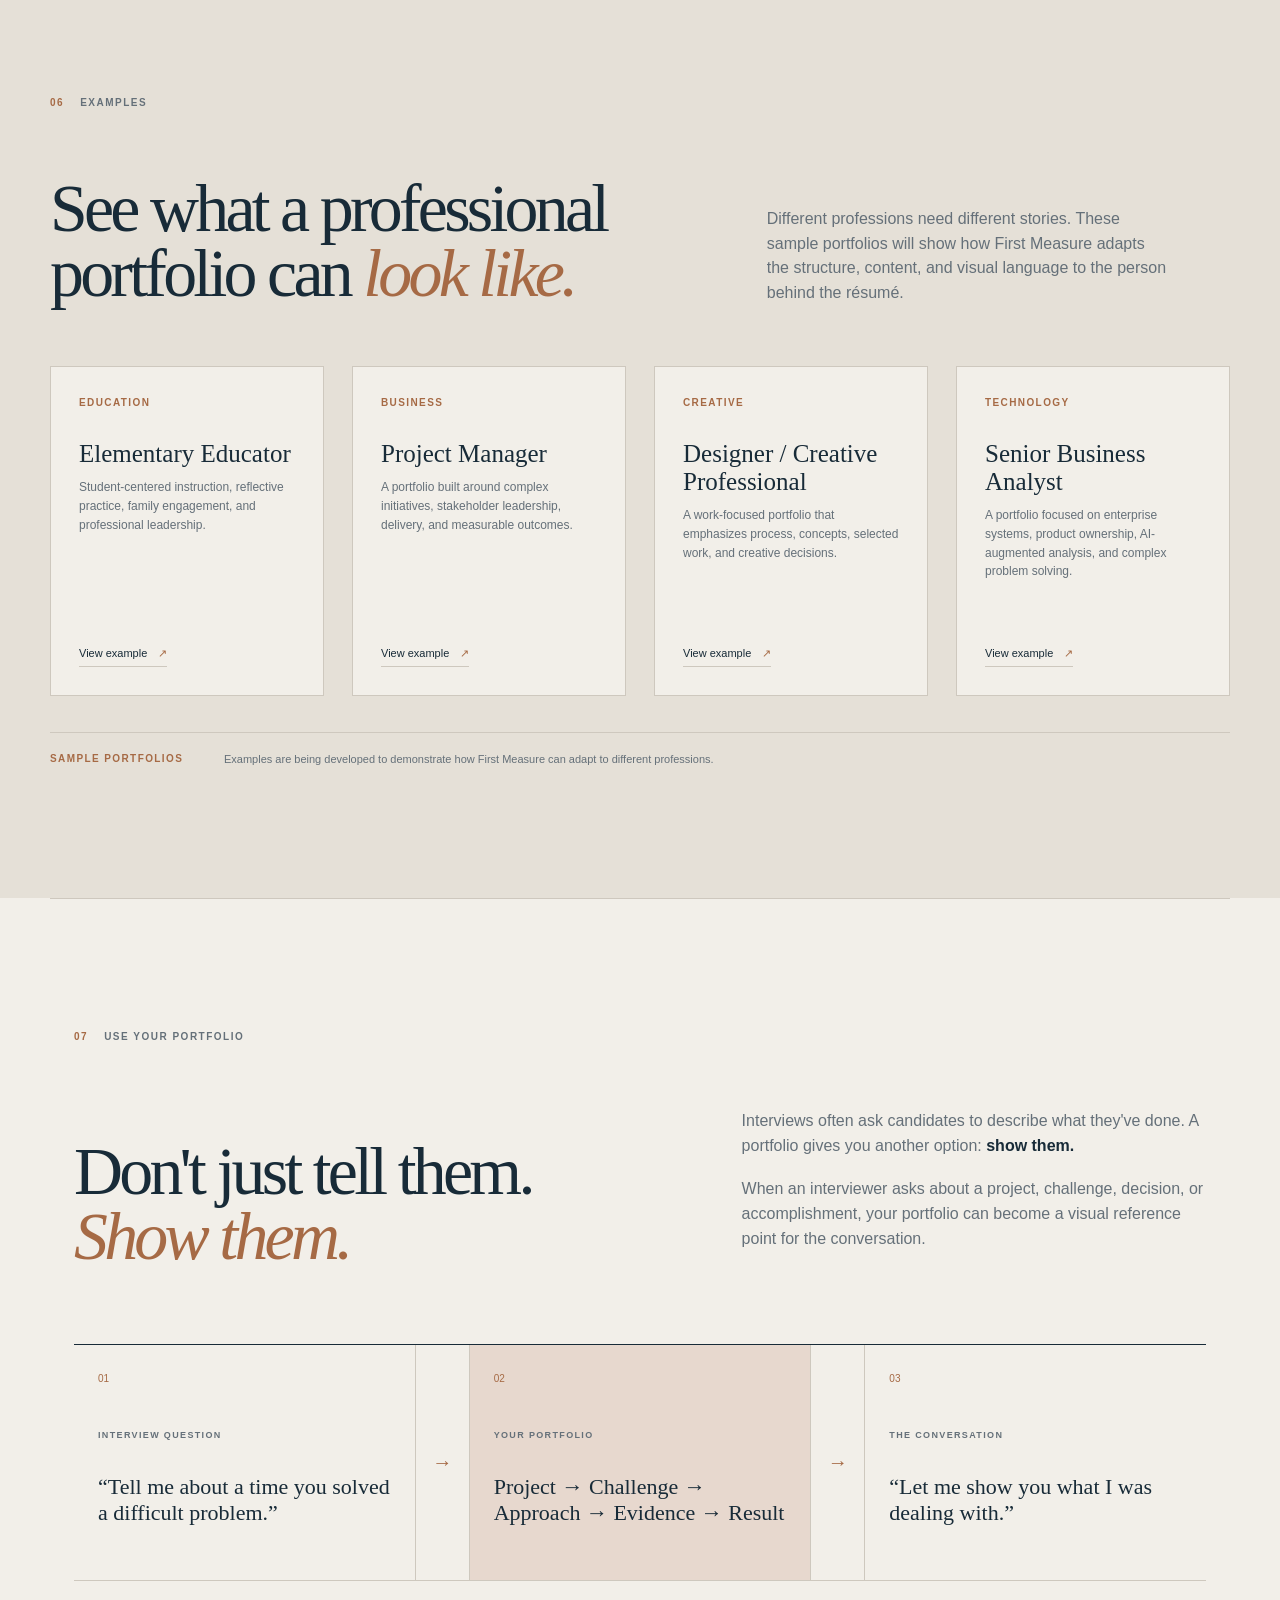
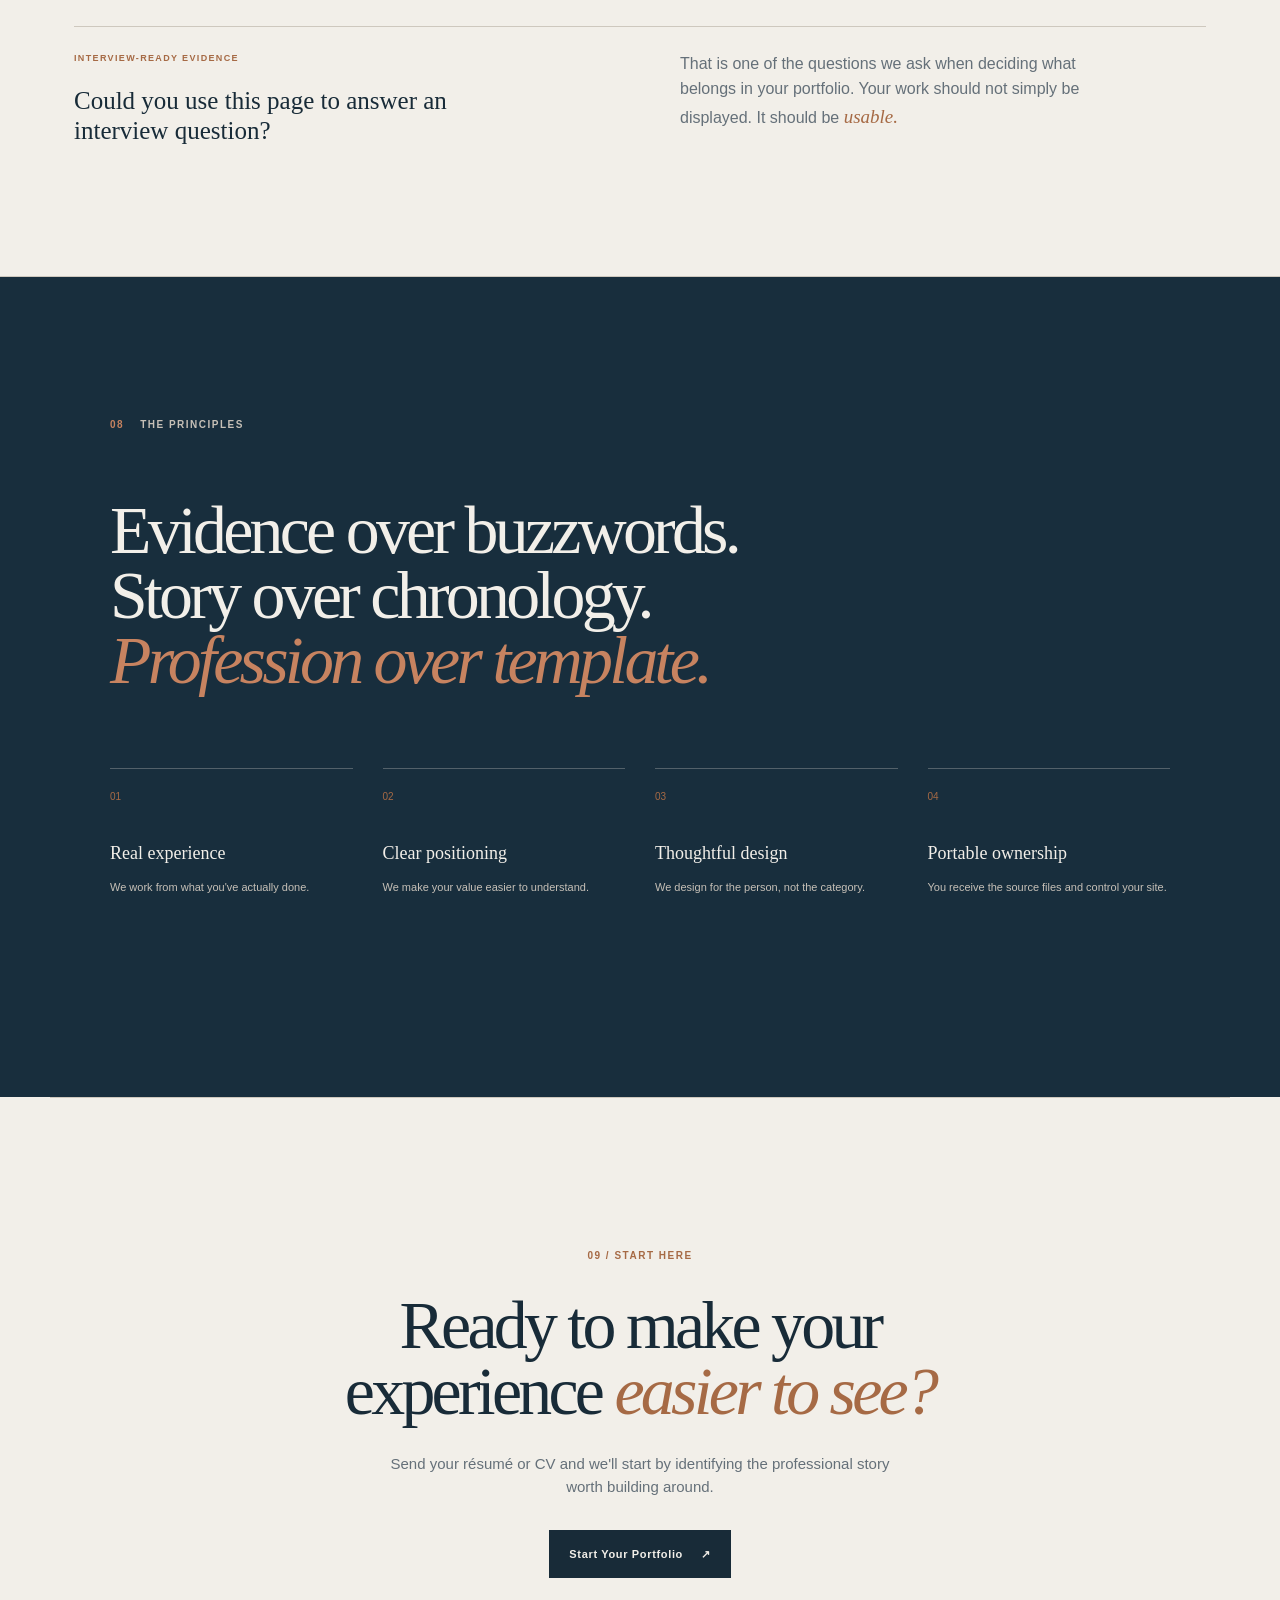
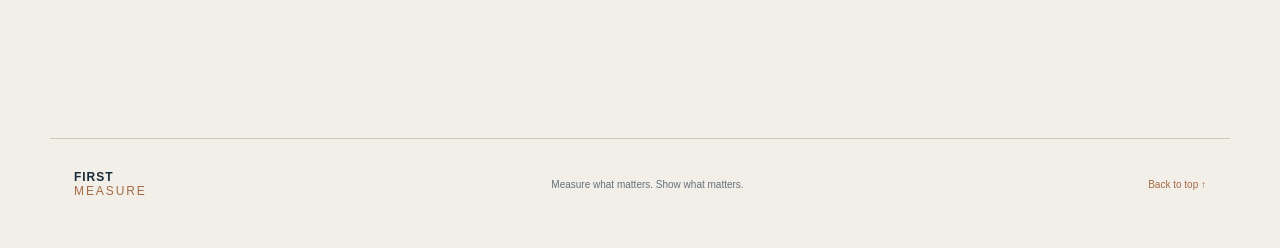
==== commit 89540af1: "Point example cards to First Measure portfolio sites" ====
--- a/index.html
+++ b/index.html
@@ -171,21 +171,21 @@
           <div class="example-type">EDUCATION</div>
           <h3>Elementary Educator</h3>
           <p>Student-centered instruction, reflective practice, family engagement, and professional leadership.</p>
-          <a class="text-link" href="https://sduchene-208.github.io/TeacherPortfolio/" target="_blank" rel="noopener noreferrer">View example <span>↗</span></a>
+          <a class="text-link" href="https://first-measure.github.io/TeacherPortfolio/" target="_blank" rel="noopener noreferrer">View example <span>↗</span></a>
         </article>
 
         <article class="example-card">
           <div class="example-type">BUSINESS</div>
           <h3>Project Manager</h3>
           <p>A portfolio built around complex initiatives, stakeholder leadership, delivery, and measurable outcomes.</p>
-          <a class="text-link" href="https://sduchene-208.github.io/ProjectManagerPortfolio" target="_blank" rel="noopener noreferrer">View example <span>↗</span></a>
+          <a class="text-link" href="https://first-measure.github.io/ProjectManagerPortfolio/" target="_blank" rel="noopener noreferrer">View example <span>↗</span></a>
         </article>
 
         <article class="example-card">
           <div class="example-type">CREATIVE</div>
           <h3>Designer / Creative Professional</h3>
           <p>A work-focused portfolio that emphasizes process, concepts, selected work, and creative decisions.</p>
-          <a class="text-link" href="https://sduchene-208.github.io/DesignerPortfolio" target="_blank" rel="noopener noreferrer">View example <span>↗</span></a>
+          <a class="text-link" href="https://first-measure.github.io/DesignerPortfolio/" target="_blank" rel="noopener noreferrer">View example <span>↗</span></a>
         </article>
 
         <article class="example-card">
--- a/styles.css
+++ b/styles.css
@@ -32,8 +32,9 @@
 .menu-toggle { display: none; border: 0; background: none; padding: 8px; }
 .menu-toggle span { display: block; width: 22px; height: 1px; background: var(--ink); margin: 5px; }
 .hero, .section { max-width: var(--max); margin: 0 auto; padding-left: 24px; padding-right: 24px; }
-.hero { min-height: 100vh; padding-top: 150px; padding-bottom: 90px; display: grid; background: var(--navy); color: var(--paper); grid-template-columns: 70px 1fr 210px; gap: 35px; align-items: center; }
-.hero-number { align-self: start; padding-top: 7px; color: var(--accent); font-size: 11px; letter-spacing: .12em; }
+.hero { max-width: none; margin: 0; min-height: 100vh; padding-top: 150px; padding-bottom: 90px; padding-left: max(24px, calc((100vw - var(--max)) / 2)); padding-right: max(24px, calc((100vw - var(--max)) / 2)); display: grid; background: var(--navy); color: var(--paper); grid-template-columns: minmax(0, 1fr) 210px; gap: 35px; align-items: center; }
+.hero-main { display: grid; grid-template-columns: 70px minmax(0, 1fr); gap: 35px; align-items: start; align-self: center; min-width: 0; }
+.hero-number { color: var(--accent); font-size: 11px; letter-spacing: .12em; }
 .kicker, .section-meta, .contact-meta {
   font-size: 10px; font-weight: 700; letter-spacing: .15em; color: var(--muted);
 }
@@ -116,8 +117,9 @@
 .reveal { opacity: 0; transform: translateY(18px); transition: opacity .65s ease, transform .65s ease; }
 .reveal.visible { opacity: 1; transform: none; }
 @media (max-width: 900px) {
-  .hero { grid-template-columns: 40px 1fr; }
-  .hero-note { grid-column: 2; max-width: 260px; }
+  .hero { grid-template-columns: minmax(0, 1fr); }
+  .hero-main { grid-template-columns: 40px minmax(0, 1fr); }
+  .hero-note { grid-column: auto; max-width: 260px; }
   .manifesto-grid, .section-title-row, .profession-intro, .included { background: var(--paper); } .included-grid { grid-template-columns: 1fr; gap: 45px; }
   .principle-row { grid-template-columns: 1fr 1fr; }
 }
@@ -191,12 +193,17 @@
 @media (max-width: 900px) {
   .hero {
     min-height: auto;
-    grid-template-columns: 42px minmax(0, 1fr);
+    grid-template-columns: minmax(0, 1fr);
     gap: 22px;
     padding-top: 125px;
     padding-bottom: 75px;
   }
 
+  .hero-main {
+    grid-template-columns: 42px minmax(0, 1fr);
+    gap: 22px;
+  }
+
   .hero-content {
     min-width: 0;
   }
@@ -212,7 +219,7 @@
   }
 
   .hero-note {
-    grid-column: 2;
+    grid-column: auto;
     max-width: 100%;
     margin-top: 35px;
   }
@@ -258,6 +265,8 @@
     gap: 0;
     padding: 112px 24px 62px;
   }
+
+  .hero-main { display: block; }
 
   .hero-number {
     display: none;
@@ -579,9 +588,12 @@
 }
 
 .approach,
-.professions,
 .examples {
   background: var(--paper-dark);
+}
+
+.professions {
+  background: var(--accent-soft);
 }
 
 .included {
@@ -693,6 +705,7 @@
   background:var(--paper-dark);
 }
 .examples > .section-meta,
+.examples > .section-title-row,
 .examples > .example-grid,
 .examples > .examples-note {
   width:100%;
@@ -716,14 +729,16 @@
   color:var(--paper);
 }
 @media (max-width:680px) {
-  .examples { padding-left:18px; padding-right:18px; }
+  .examples { padding-left:24px; padding-right:24px; }
   .examples > .section-meta,
+  .examples > .section-title-row,
   .examples > .example-grid,
   .examples > .examples-note { max-width:100%; }
   .principles { padding-left:0; padding-right:0; }
   .principles-inner { max-width:100%; padding-left:24px; padding-right:24px; background:var(--navy); }
 }
 @media (max-width:400px) {
+  .examples { padding-left:20px; padding-right:20px; }
   .principles-inner { padding-left:20px; padding-right:20px; }
 }
 
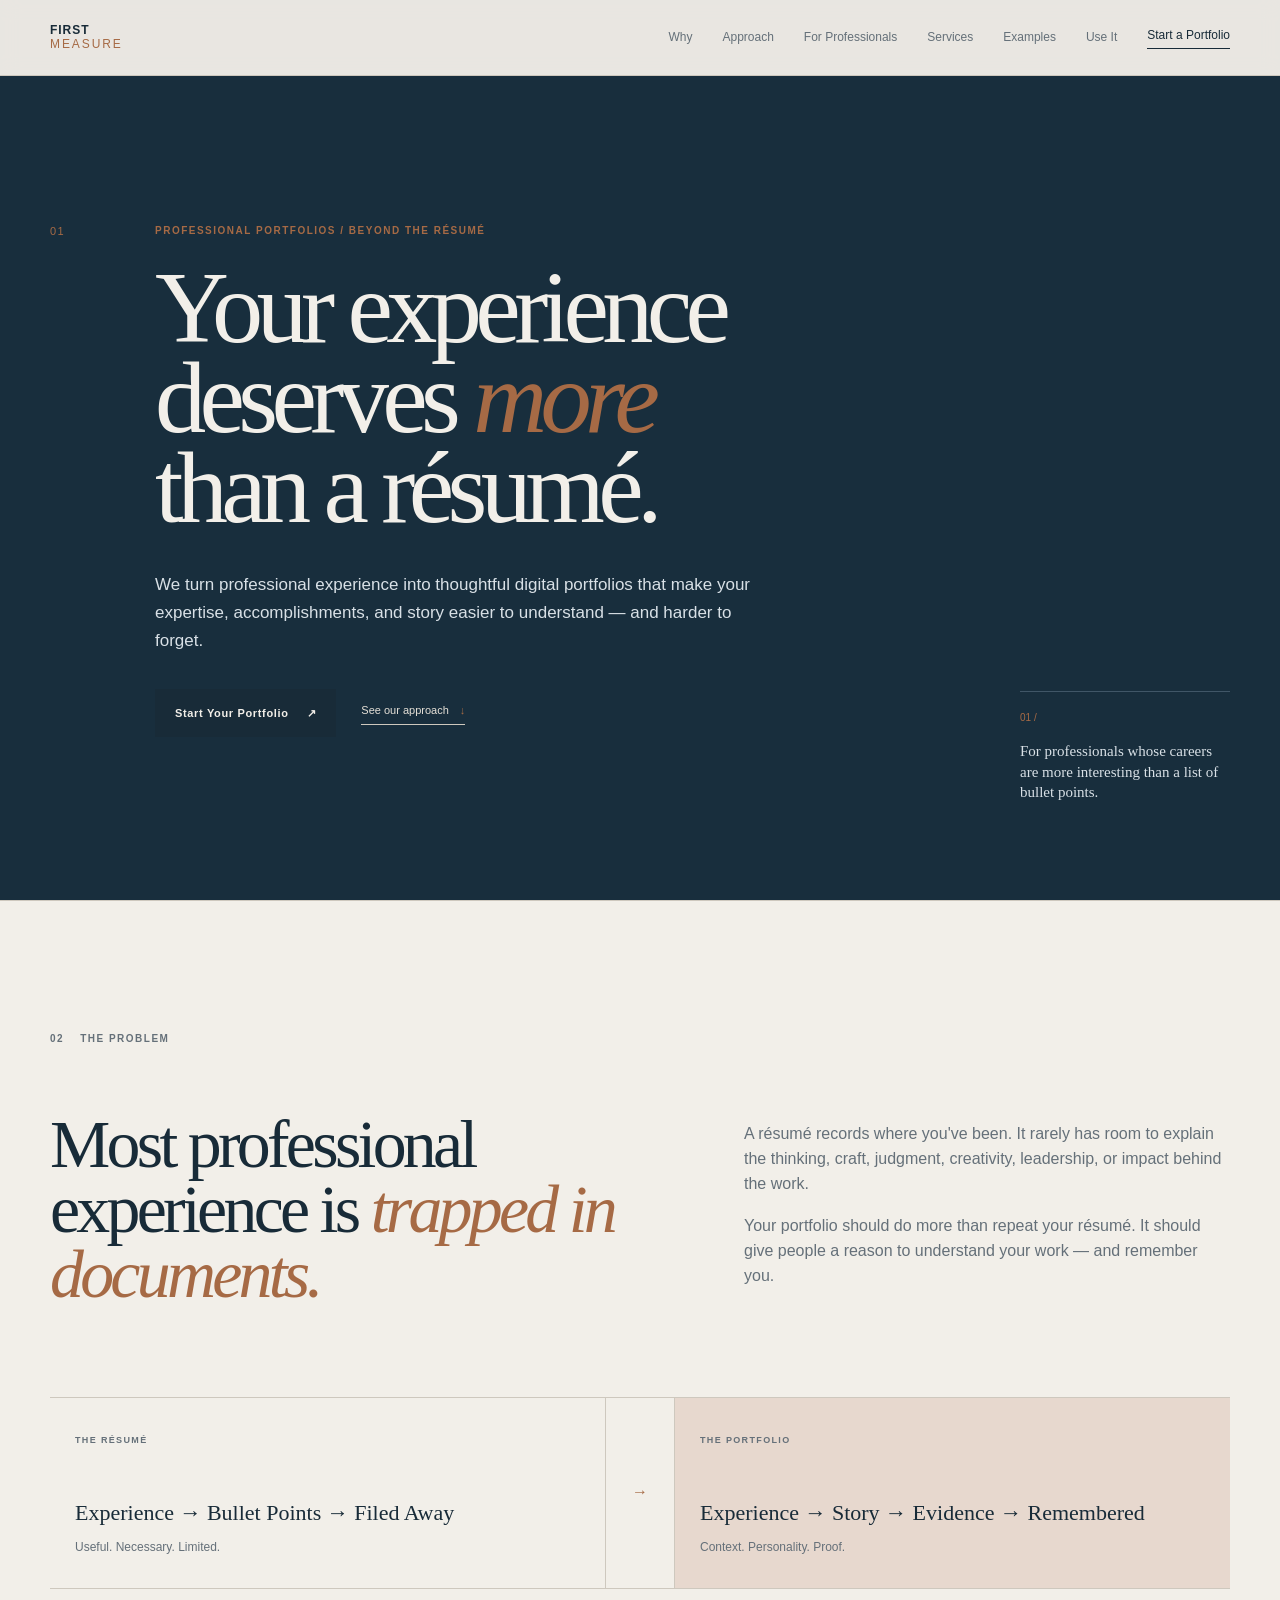
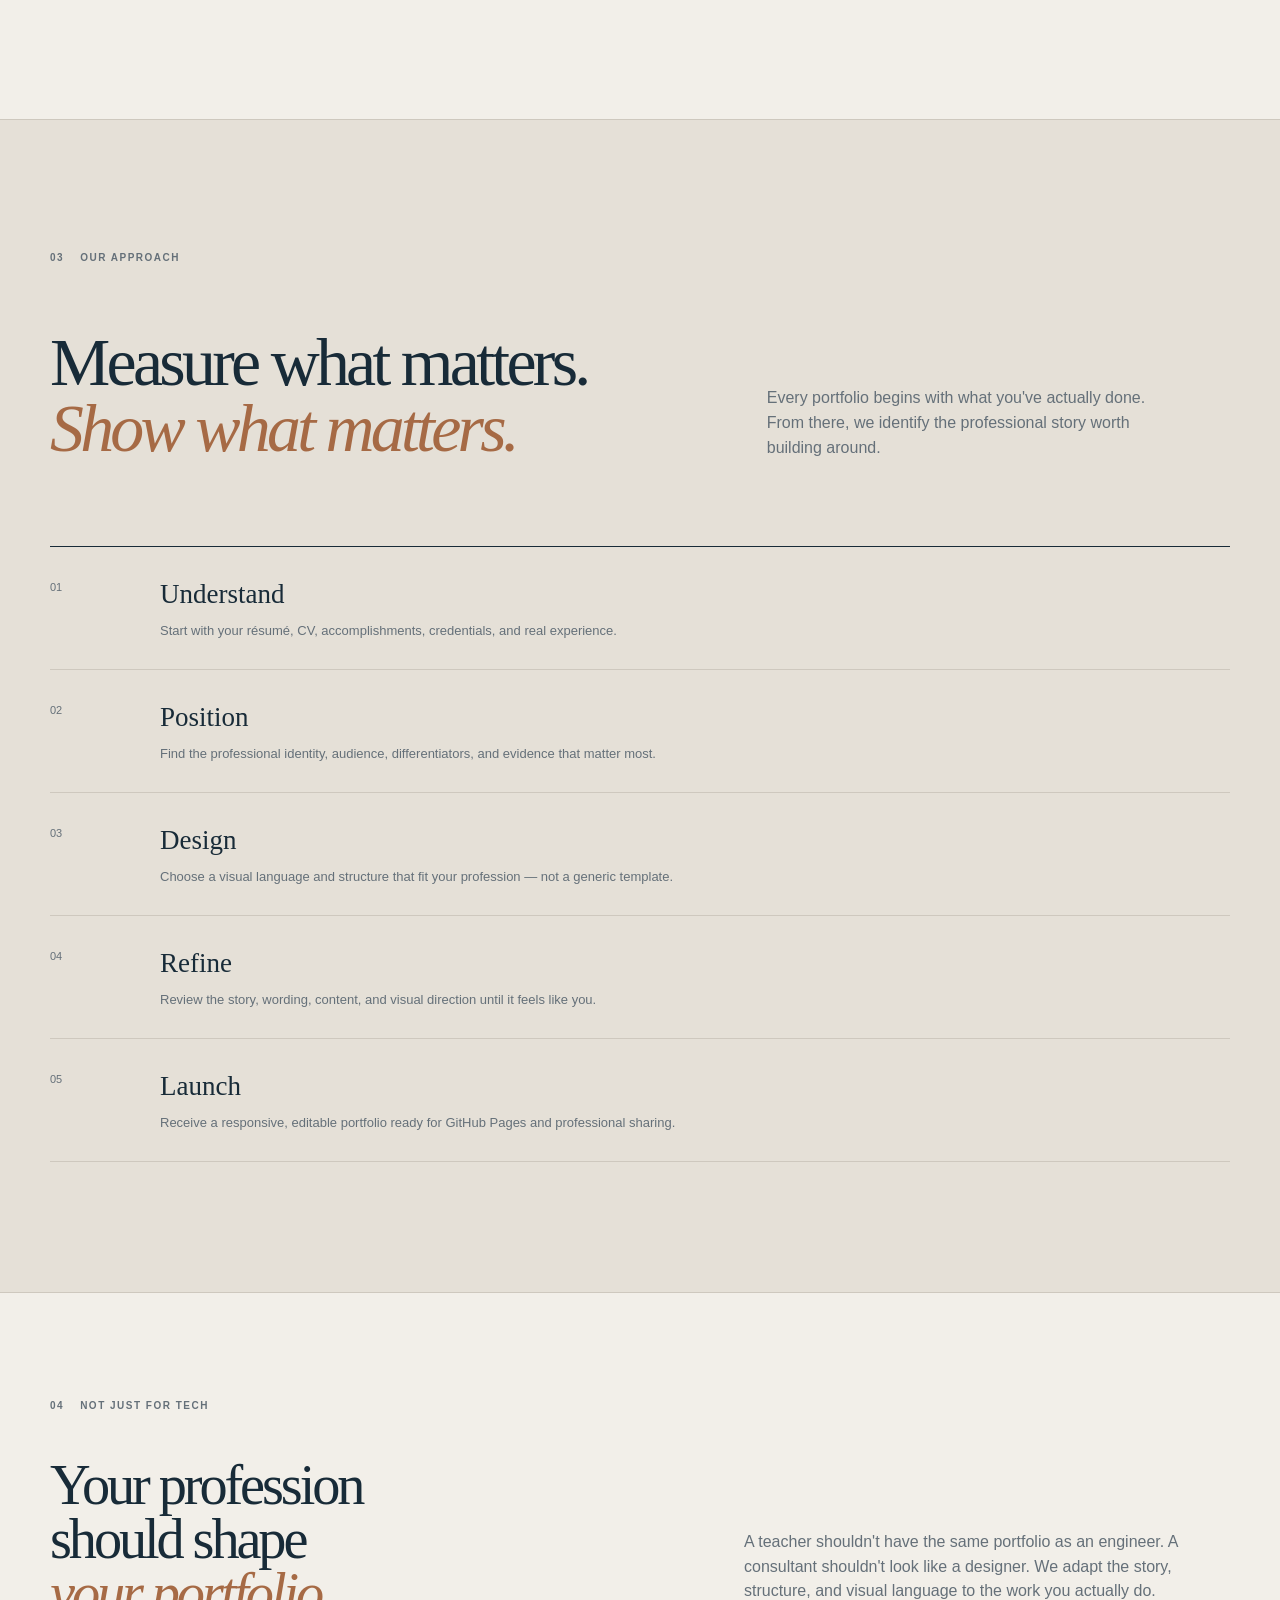
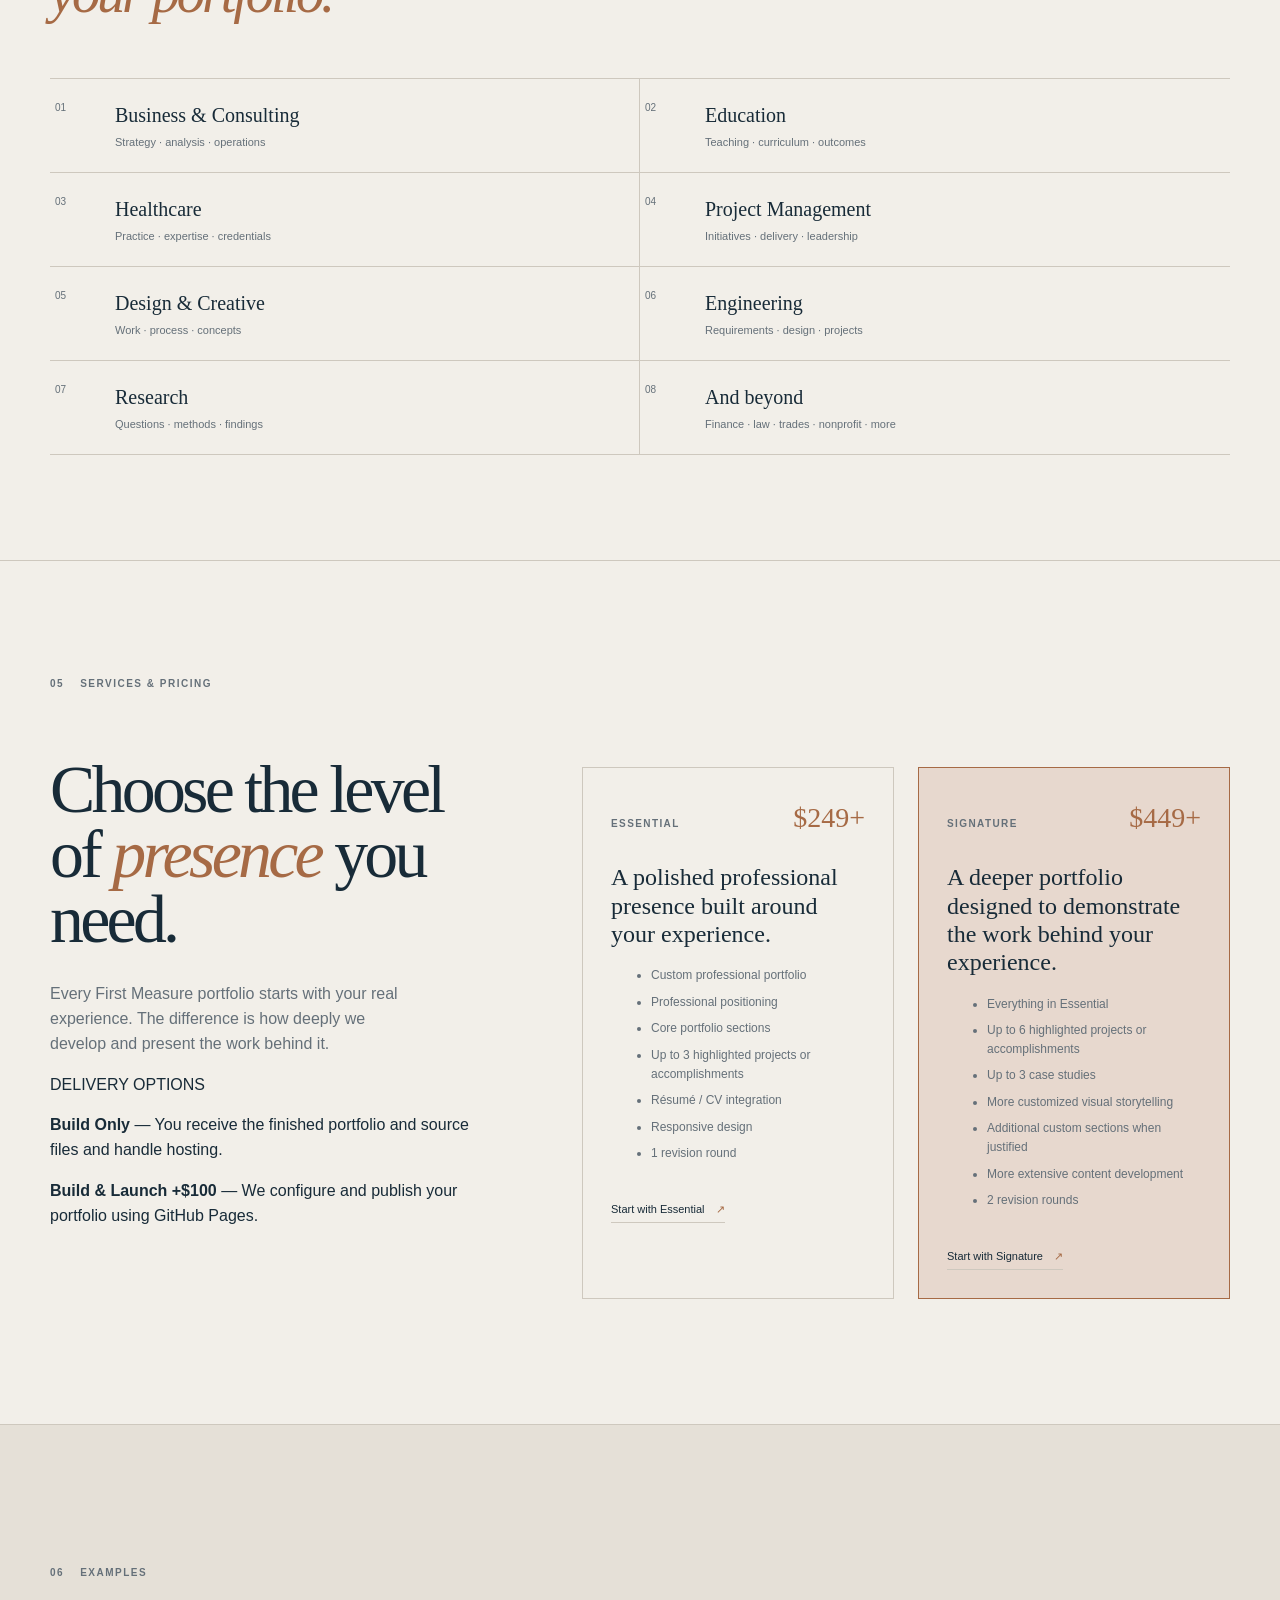
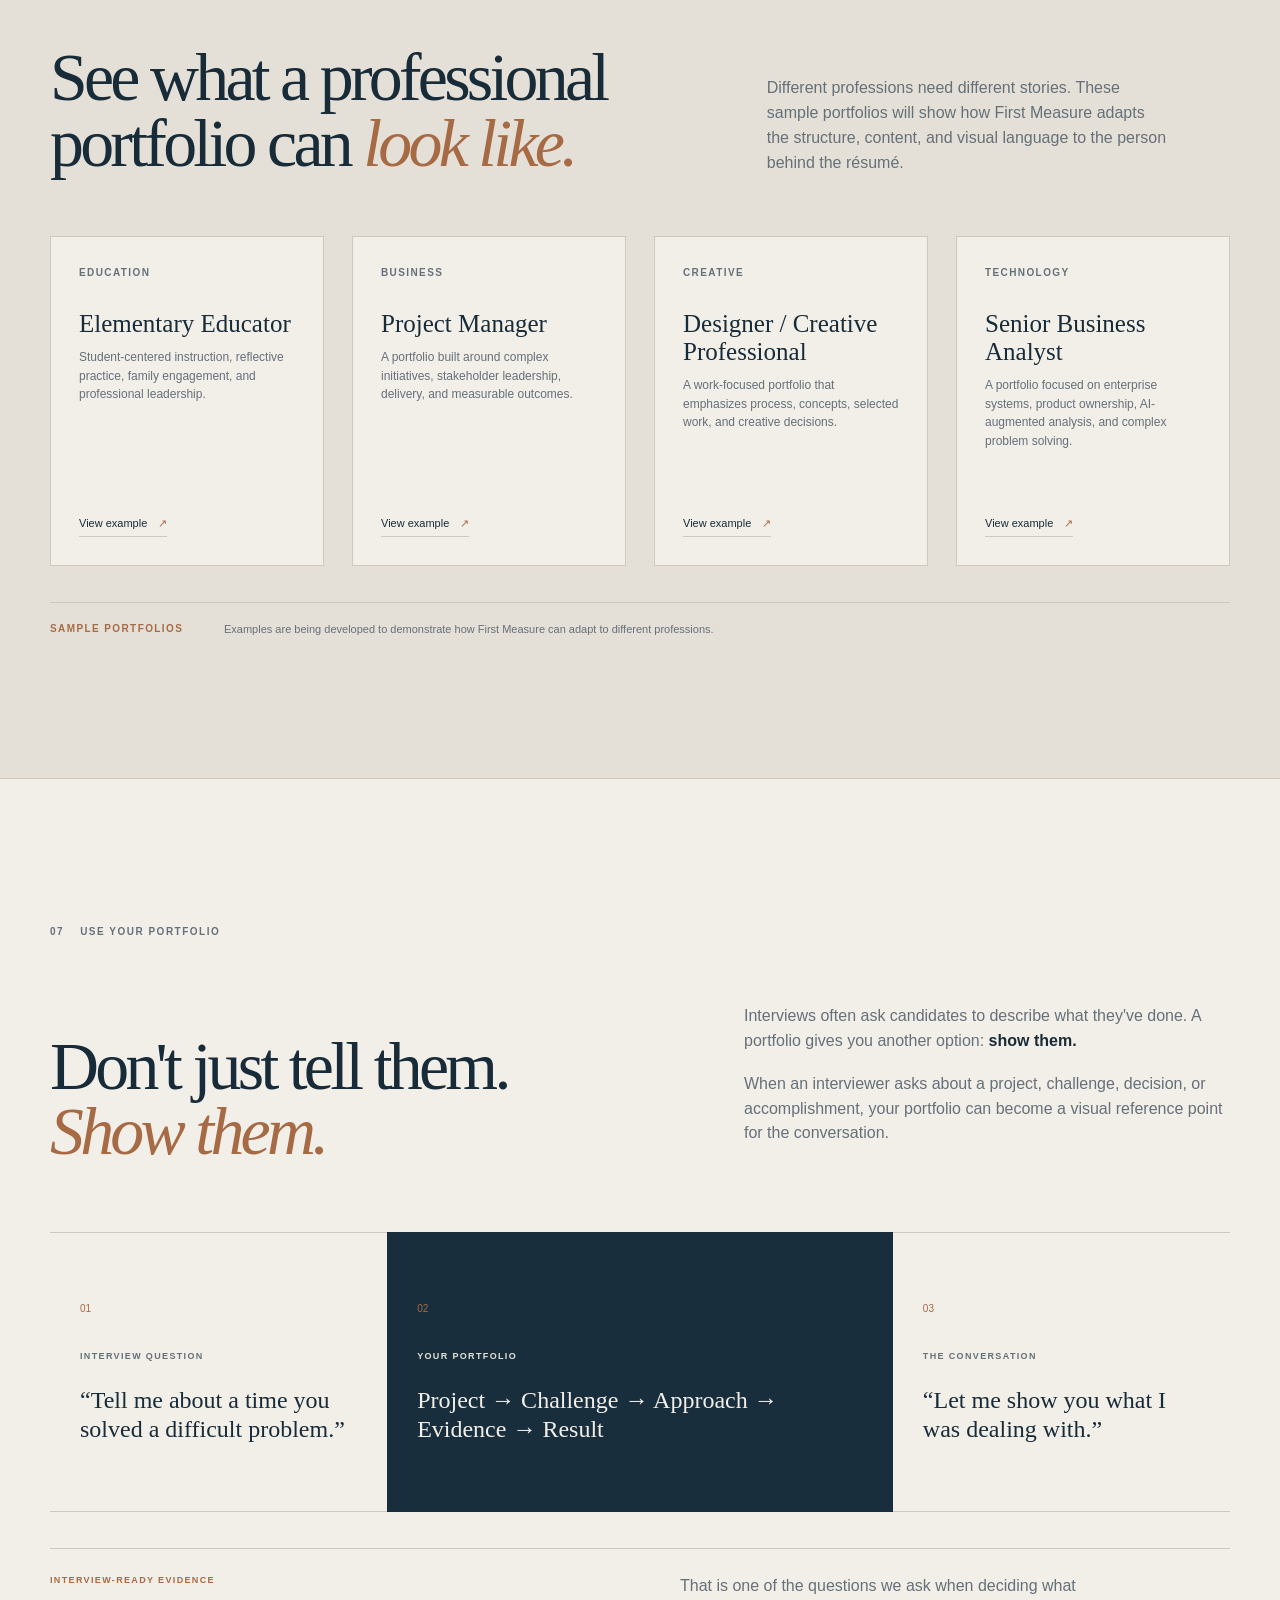
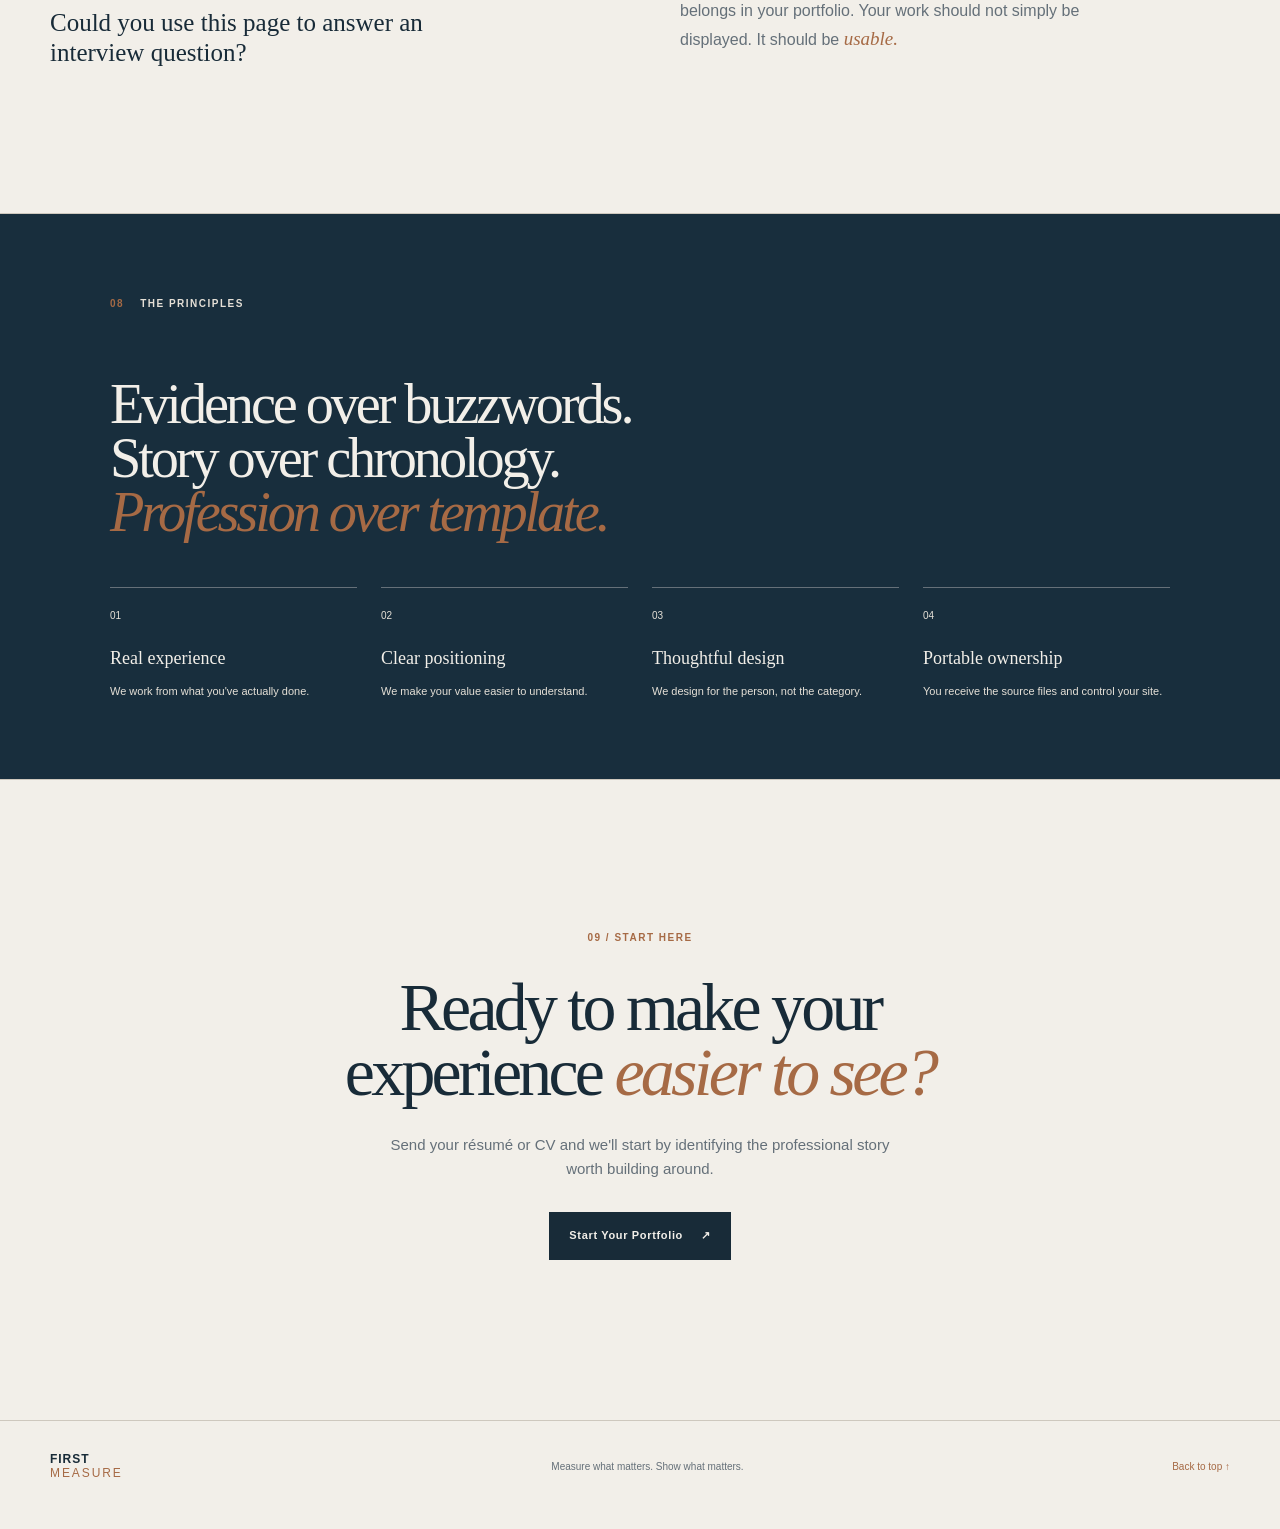
==== commit dc66bac5: "Refresh published stylesheet cache" ====
--- a/index.html
+++ b/index.html
@@ -5,7 +5,7 @@
   <meta name="viewport" content="width=device-width, initial-scale=1.0">
   <meta name="description" content="First Measure turns professional experience into polished digital portfolios.">
   <title>First Measure — Professional Portfolios Built Around Your Experience</title>
-  <link rel="stylesheet" href="styles.css?v=6">
+  <link rel="stylesheet" href="styles.css?v=7">
 
   <link rel="icon" href="assets/brand/favicon/favicon.ico" sizes="any">
 </head>
--- a/styles.css
+++ b/styles.css
@@ -76,7 +76,7 @@
 .step-no { color: var(--accent); font-size: 11px; padding-top: 5px; }
 .step h3 { margin: 0; font-family: Georgia, serif; font-size: 27px; font-weight: 400; }
 .step p { margin: 6px 0 0; color: var(--muted); font-size: 13px; max-width: 670px; }
-.professions { background: var(--paper-dark); max-width: none; padding-left: max(24px, calc((100vw - var(--max)) / 2)); padding-right: max(24px, calc((100vw - var(--max)) / 2)); }
+.professions { background: var(--paper); max-width: none; padding-left: max(24px, calc((100vw - var(--max)) / 2)); padding-right: max(24px, calc((100vw - var(--max)) / 2)); }
 .profession-intro { display: grid; grid-template-columns: 1.1fr .9fr; gap: 100px; align-items: end; }
 .profession-intro p { max-width: 440px; color: var(--muted); }
 .profession-list { margin-top: 75px; display: grid; grid-template-columns: repeat(2, 1fr); border-top: 1px solid var(--line); }
@@ -94,15 +94,15 @@
 .service-list p { color: var(--muted); margin: 4px 0 0; font-size: 12px; }
 .principles { padding-top: 80px; }
 .principles-inner { background: var(--ink); color: var(--paper); padding: 60px; }
-.principles-inner .section-meta { color: #C6C0B7; }
-.principles-inner .section-meta span:first-child { color: #C78360; }
+.principles-inner .section-meta { color: var(--paper-dark); }
+.principles-inner .section-meta span:first-child { color: var(--accent); }
 .principles-inner h2 { max-width: 900px; }
-.principles-inner h2 em { color: #C78360; }
+.principles-inner h2 em { color: var(--accent); }
 .principle-row { display: grid; grid-template-columns: repeat(4, 1fr); gap: 30px; margin-top: 75px; }
-.principle-row div { border-top: 1px solid #53616A; padding-top: 14px; }
-.principle-row span { color: #C78360; font-size: 10px; }
+.principle-row div { border-top: 1px solid var(--muted); padding-top: 14px; }
+.principle-row span { color: var(--accent); font-size: 10px; }
 .principle-row strong { display: block; margin-top: 32px; font-family: Georgia, serif; font-weight: 400; font-size: 18px; }
-.principle-row p { color: #C6C0B7; font-size: 11px; }
+.principle-row p { color: var(--paper-dark); font-size: 11px; }
 .contact { text-align: center; padding-top: 150px; padding-bottom: 160px; }
 .contact-meta { color: var(--accent); }
 .contact h2 { max-width: 950px; margin: 30px auto 0; }
@@ -593,7 +593,7 @@
 }
 
 .professions {
-  background: var(--accent-soft);
+  background: var(--paper);
 }
 
 .included {
@@ -781,3 +781,87 @@
   .interview-bottom { margin-top:32px; padding-top:20px; gap:28px; }
   .interview-bottom strong { margin-top:16px; font-size:22px; }
 }
+
+
+/* =========================================
+   COHESIVE HOMEPAGE SYSTEM
+   Shared grid, restrained annotation, and section-specific hierarchy.
+   ========================================= */
+:root { --gutter: max(24px, calc((100vw - var(--max)) / 2)); }
+
+/* Every standard section owns a full-bleed surface; its content resolves
+   to the same max-width and viewport gutter as the header and hero. */
+.section { max-width: none; margin: 0; padding-left: var(--gutter); padding-right: var(--gutter); }
+.hero { padding-left: var(--gutter); padding-right: var(--gutter); }
+footer { max-width: none; padding-left: var(--gutter); padding-right: var(--gutter); }
+
+/* The secondary process and proof surfaces now use the same full-band
+   convention. Paper remains the quiet canvas for supporting sections. */
+.approach, .examples { background: var(--paper-dark); }
+.professions, .included, .interview, .contact { background: var(--paper); }
+
+/* Copper identifies selected emphasis, offers, and evidence—not every
+   numbering system. */
+.section-meta span:first-child, .step-no, .profession-list span, .example-type { color: var(--muted); }
+.principle-row span { color: var(--paper-dark); }
+.kicker, .price, .interview-bottom span, .flow-no { color: var(--accent); }
+
+/* 04 is intentionally quieter: an audience directory rather than a
+   second large thesis after the process stage. */
+.professions { padding-top: 105px; padding-bottom: 105px; }
+.professions h2 { font-size: clamp(2.5rem, 4.4vw, 4.8rem); }
+.professions .section-meta { margin-bottom: 45px; }
+.profession-list { margin-top: 58px; }
+
+/* 05 is the single commercial comparison moment. */
+.included { padding-top: 115px; padding-bottom: 125px; }
+.price-card { border-color: var(--line); }
+.price-card.featured { border-color: var(--accent); }
+
+/* 06 remains a curated four-card proof gallery; its content follows the
+   same grid as every other full-width section. */
+.examples { padding-top: 140px; padding-bottom: 140px; }
+.example-card { border-color: var(--line); }
+.example-card .text-link { color: var(--ink); }
+
+/* 07 becomes a single demonstration. The portfolio is the focal evidence
+   moment; question and conversation are supporting bookends. */
+.interview { padding-top: 145px; padding-bottom: 145px; }
+.interview-flow { grid-template-columns: minmax(0, .9fr) minmax(0, 1.35fr) minmax(0, .9fr); margin-top: 68px; border: 0; }
+.interview-flow .flow-arrow { display: none; }
+.interview-flow article { min-height: 280px; padding: 40px 30px; display: grid; align-content: center; border-top: 1px solid var(--line); border-bottom: 1px solid var(--line); }
+.interview-flow .flow-highlight { background: var(--navy); color: var(--paper); border-color: var(--navy); }
+.interview-flow .flow-highlight small { color: var(--paper-dark); }
+.interview-flow .flow-highlight .flow-no { color: var(--accent); }
+.interview-flow h3 { margin-top: 22px; font-size: 24px; }
+.interview-bottom { margin-top: 36px; }
+
+/* 08 is the closing thesis, not another page-opening moment. */
+.principles { padding-top: 0; padding-bottom: 0; }
+.principles-inner { padding-top: 82px; padding-bottom: 78px; }
+.principles-inner h2 { max-width: 820px; font-size: clamp(2.5rem, 4.4vw, 4.8rem); }
+.principle-row { margin-top: 48px; gap: 24px; }
+.principle-row strong { margin-top: 18px; }
+.principle-row p { margin-bottom: 0; }
+
+@media (max-width: 900px) {
+  .interview-flow { grid-template-columns: 1fr; margin-top: 48px; }
+  .interview-flow article { min-height: 0; }
+}
+@media (max-width: 680px) {
+  :root { --gutter: 24px; }
+  .professions, .included, .examples, .interview { padding-top: 58px; padding-bottom: 58px; }
+  .interview-flow { margin-top: 40px; }
+  .interview-flow article { padding: 30px 24px; }
+  .principles-inner { width: 100%; margin: 0; padding: 58px 24px; }
+  .principle-row { margin-top: 36px; }
+}
+@media (max-width: 400px) {
+  :root { --gutter: 20px; }
+  .principles-inner { padding-left: 20px; padding-right: 20px; }
+}
+
+
+/* Hero secondary action must retain sufficient contrast on navy. */
+.hero .text-link { color: var(--paper-dark); }
+.hero .text-link:hover { color: var(--paper); }
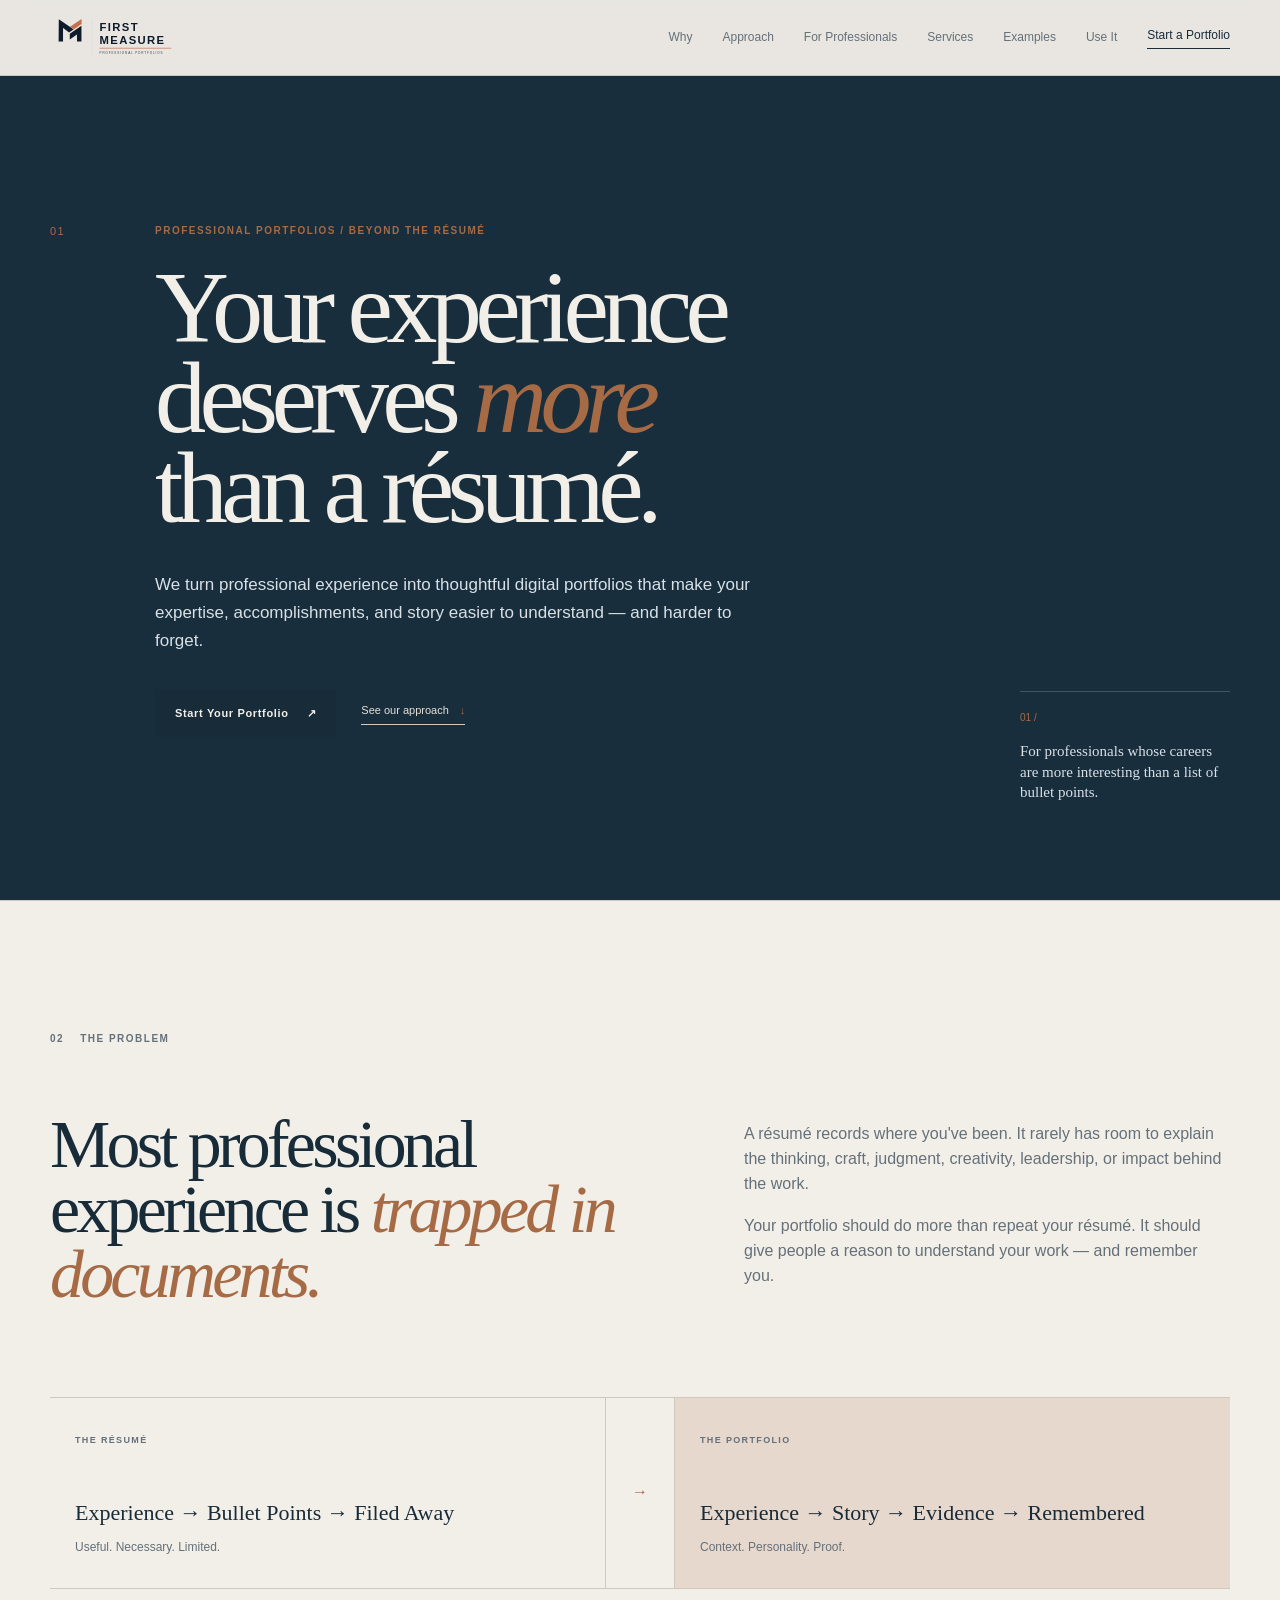
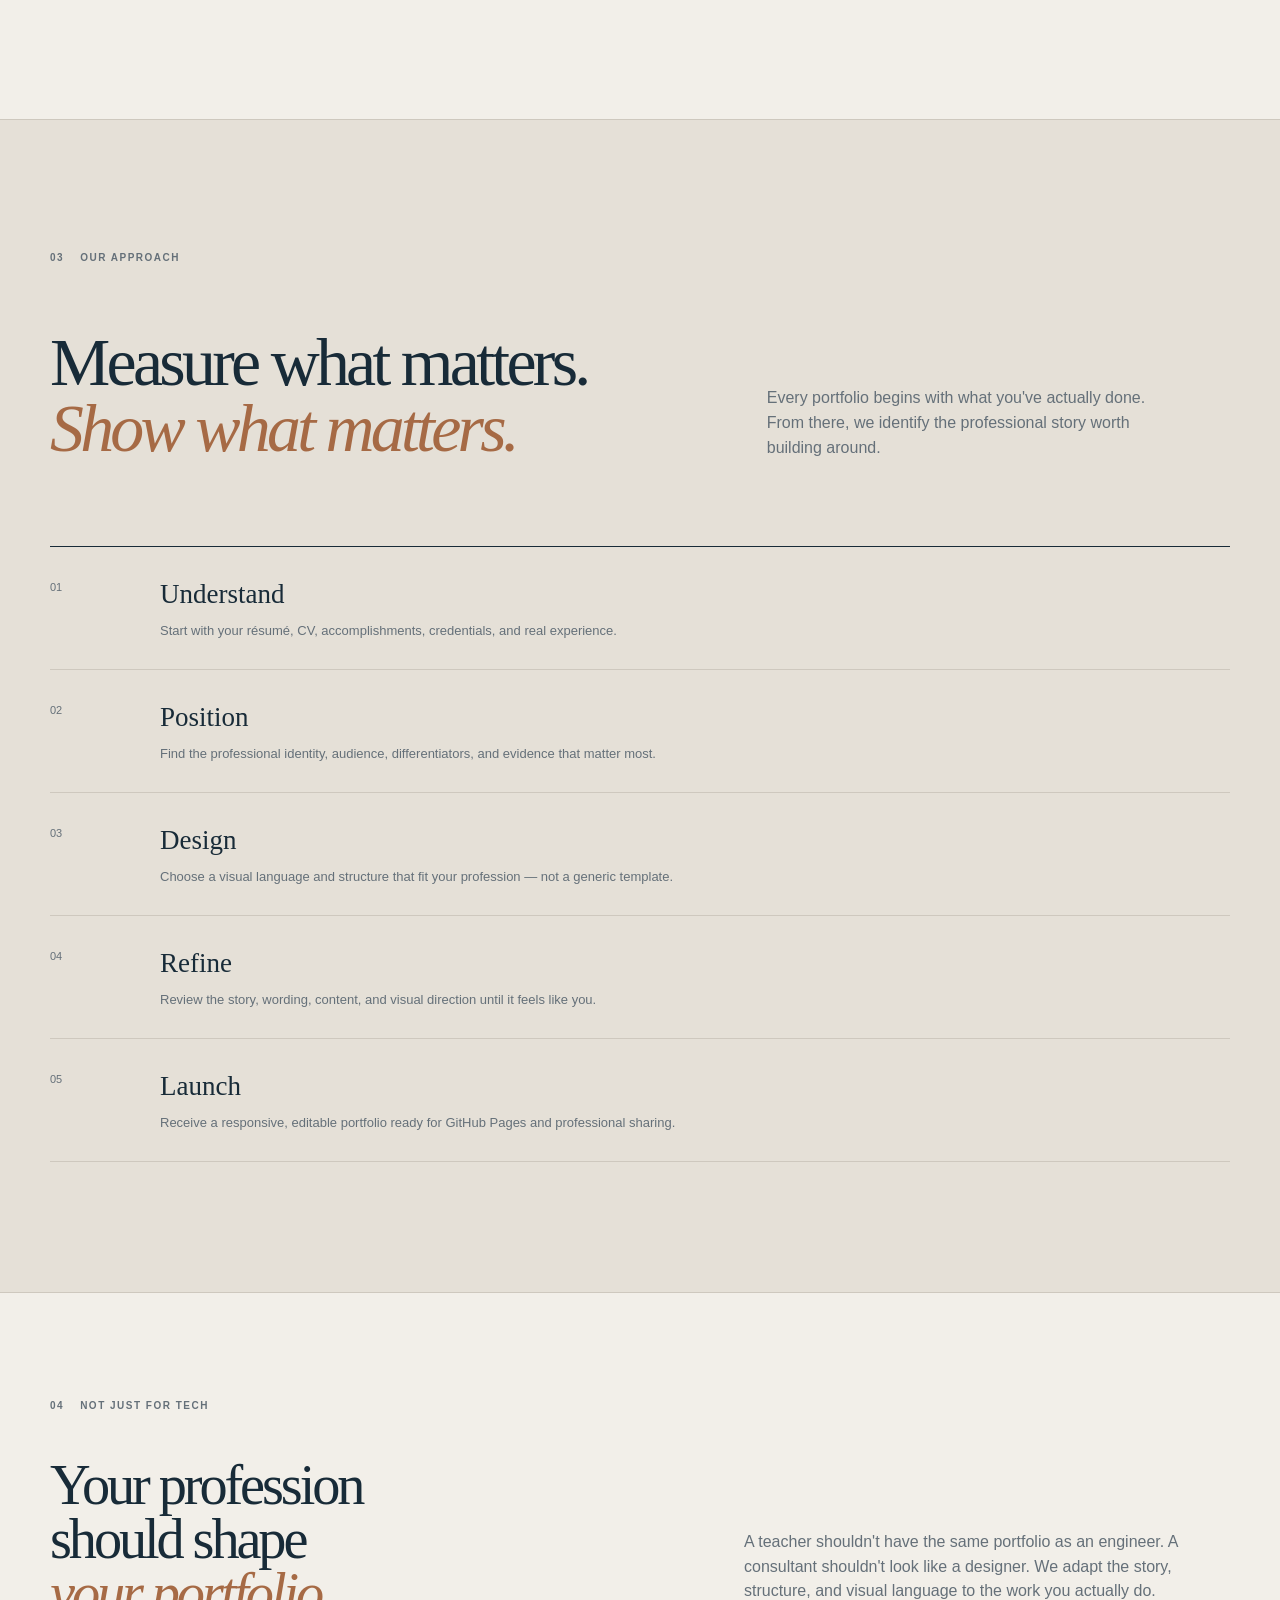
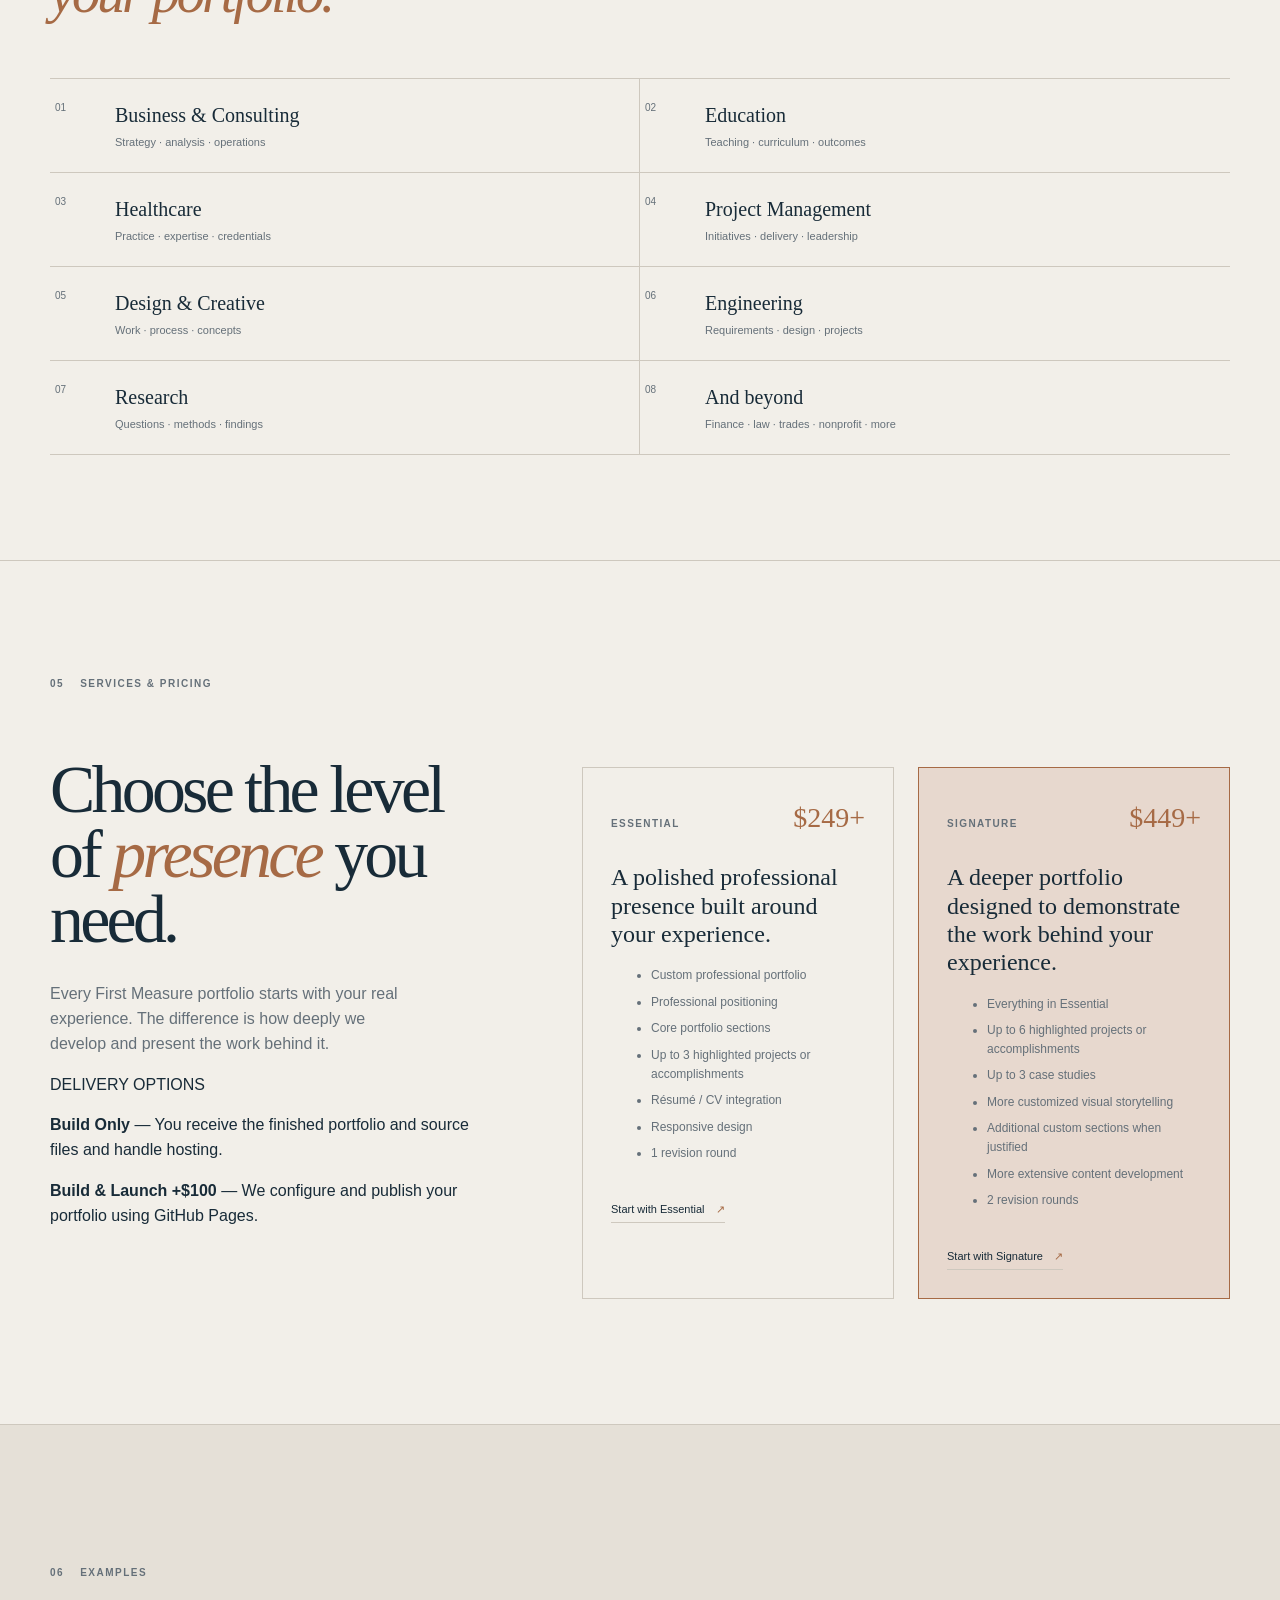
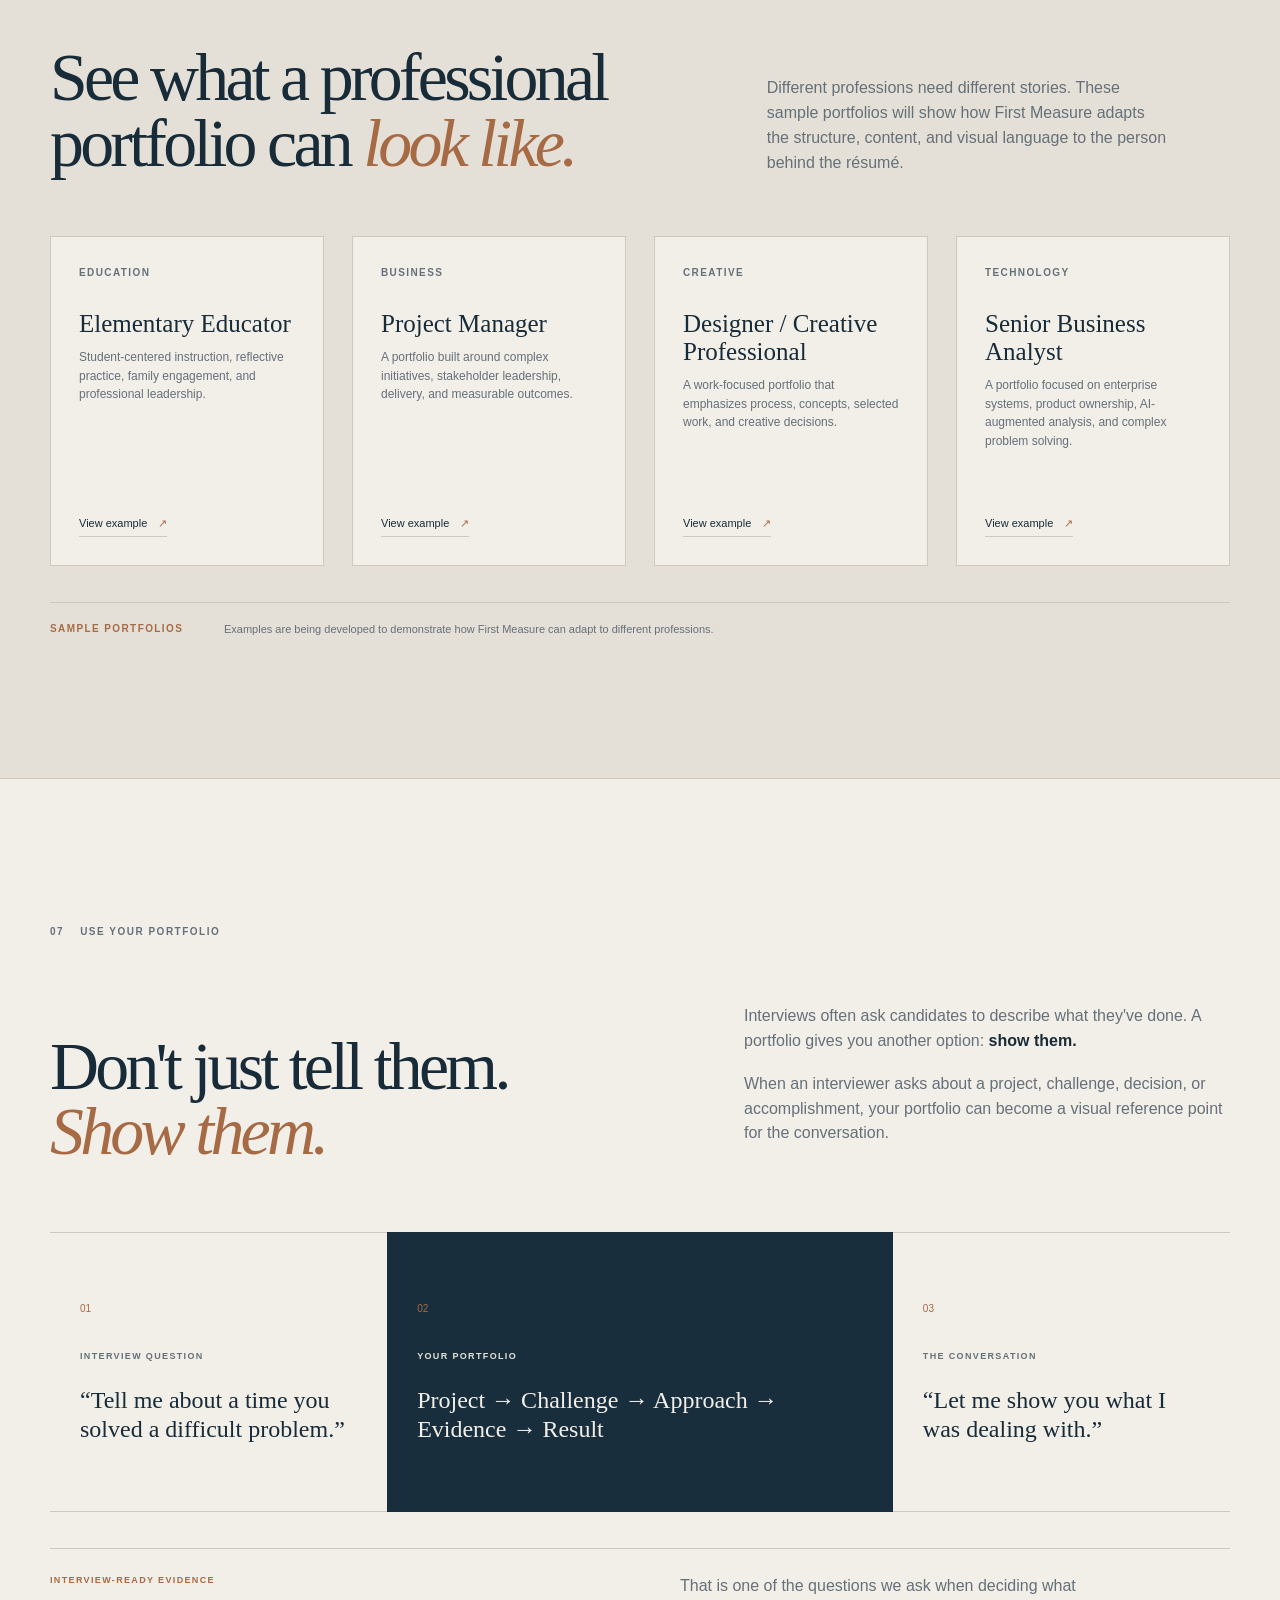
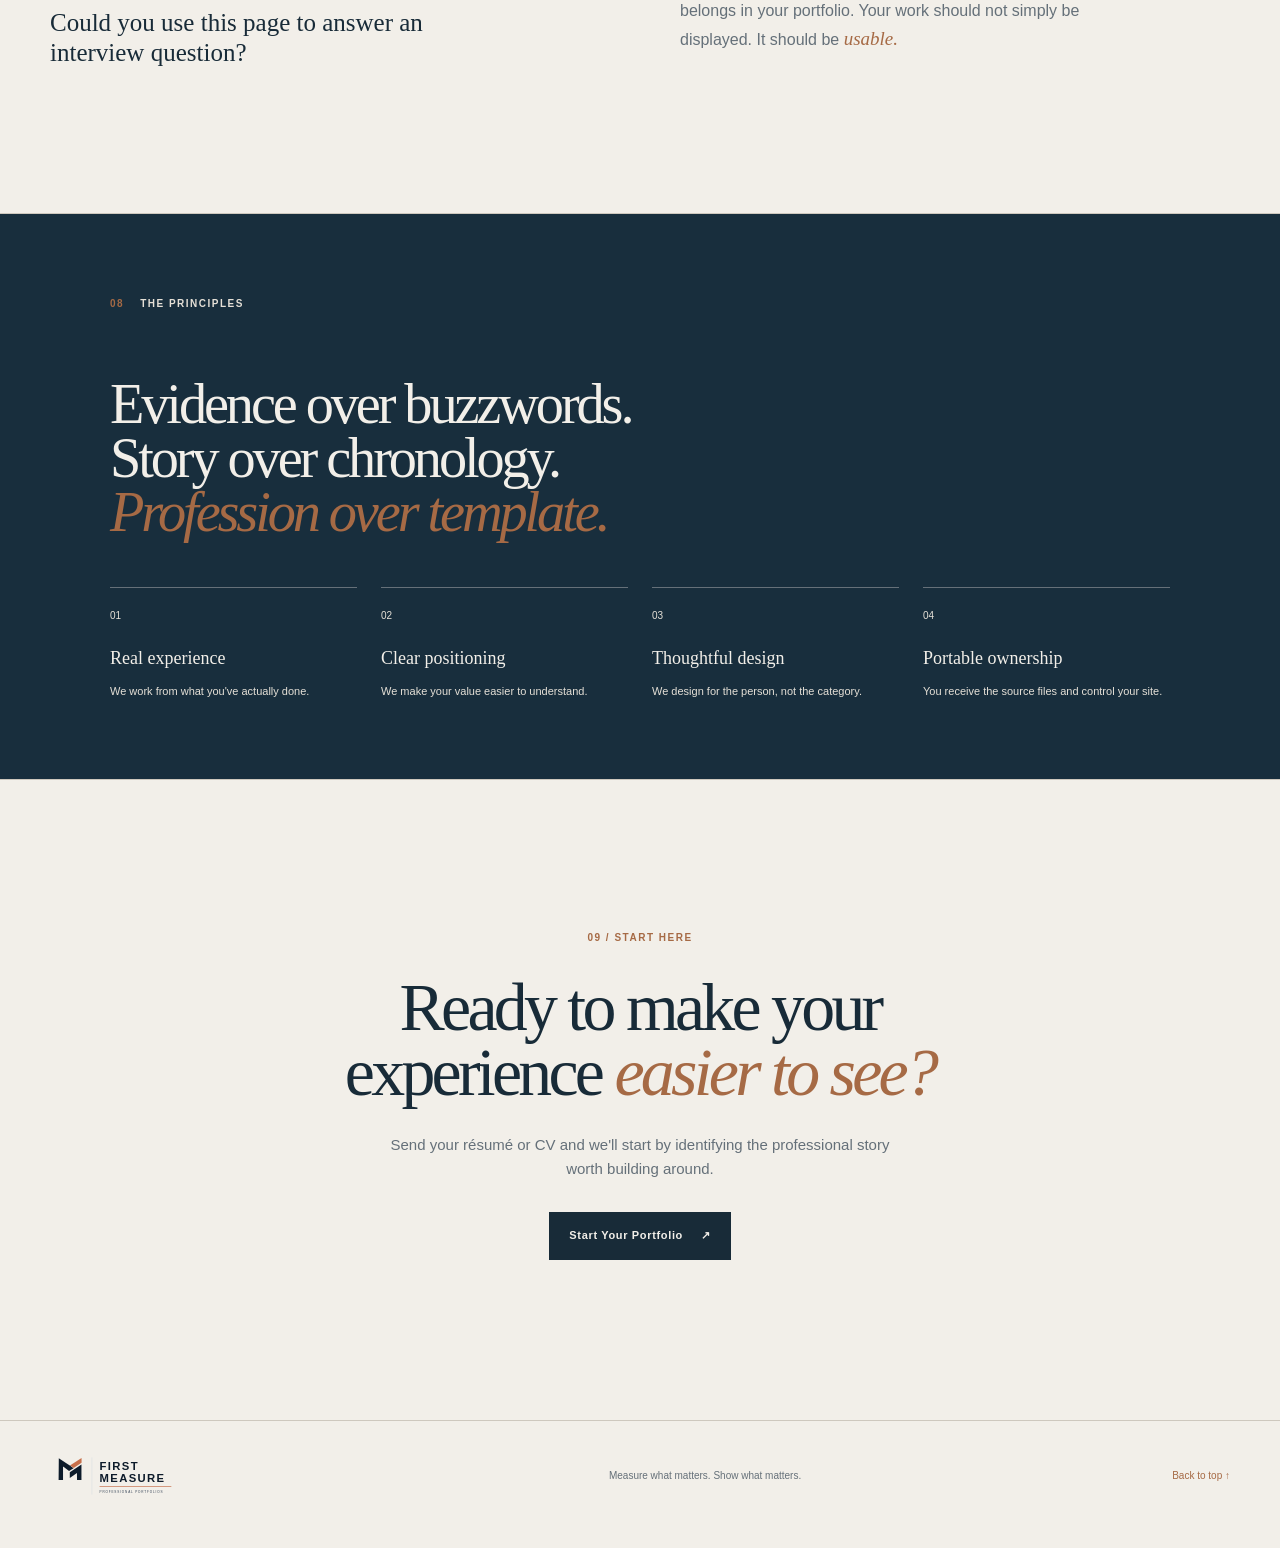
==== commit ad306b86: "Integrate approved First Measure 3F brand assets" ====
--- a/index.html
+++ b/index.html
@@ -6,13 +6,16 @@
   <meta name="description" content="First Measure turns professional experience into polished digital portfolios.">
   <title>First Measure — Professional Portfolios Built Around Your Experience</title>
   <link rel="stylesheet" href="styles.css?v=7">
-
+  <meta name="theme-color" content="#0D1B2A">
+  <link rel="icon" href="assets/brand/favicon/first-measure-3f-avatar.svg" type="image/svg+xml">
   <link rel="icon" href="assets/brand/favicon/favicon.ico" sizes="any">
+  <link rel="icon" href="assets/brand/favicon/first-measure-3f-avatar-32.png" type="image/png" sizes="32x32">
+  <link rel="apple-touch-icon" href="assets/brand/favicon/first-measure-3f-avatar-180.png" sizes="180x180">
 </head>
 <body>
   <header class="site-header">
     <a class="wordmark" href="#top" aria-label="First Measure home">
-      <span>FIRST</span><i>MEASURE</i>
+      <img src="assets/brand/wordmark/first-measure-3f-lockup-horizontal.svg" alt="First Measure — Professional Portfolios" width="1100" height="320">
     </a>
     <button class="menu-toggle" aria-expanded="false" aria-controls="site-nav" aria-label="Open menu">
       <span></span><span></span>
@@ -266,7 +269,7 @@
   </main>
 
   <footer>
-    <a class="wordmark" href="#top"><span>FIRST</span><i>MEASURE</i></a>
+    <a class="wordmark" href="#top" aria-label="First Measure home"><img src="assets/brand/wordmark/first-measure-3f-lockup-horizontal.svg" alt="First Measure — Professional Portfolios" width="1100" height="320"></a>
     <p>Measure what matters. Show what matters.</p>
     <a href="#top">Back to top ↑</a>
   </footer>
--- a/styles.css
+++ b/styles.css
@@ -23,8 +23,8 @@
   border-bottom: 1px solid var(--line); background: rgba(247,245,240,.94);
   position: fixed; top: 0; left: 0; right: 0; z-index: 50; backdrop-filter: blur(10px);
 }
-.wordmark { display: inline-flex; flex-direction: column; font-size: 12px; font-weight: 800; letter-spacing: .08em; line-height: .95; }
-.wordmark i { color: var(--accent); font-style: normal; font-weight: 500; letter-spacing: .16em; margin-top: 3px; }
+.wordmark { display: inline-flex; flex: 0 0 auto; align-items: center; }
+.wordmark img { display: block; width: 188px; height: auto; }
 .site-header nav { display: flex; gap: 30px; align-items: center; font-size: 12px; }
 .site-header nav a { color: var(--muted); }
 .site-header nav a:hover { color: var(--ink); }
@@ -123,6 +123,18 @@
   .manifesto-grid, .section-title-row, .profession-intro, .included { background: var(--paper); } .included-grid { grid-template-columns: 1fr; gap: 45px; }
   .principle-row { grid-template-columns: 1fr 1fr; }
 }
+@media (max-width: 1100px) and (min-width: 821px) {
+  .wordmark img { width: 158px; }
+  .site-header nav { gap: 16px; font-size: 11px; }
+}
+@media (max-width: 820px) {
+  .section[id] { scroll-margin-top: 66px; }
+  .site-header { height: 66px; padding: 0 18px; }
+  .menu-toggle { display: block; }
+  .site-header nav { display: none; position: absolute; top: 66px; left: 0; right: 0; padding: 10px 18px 18px; background: var(--paper); border-bottom: 1px solid var(--line); }
+  .site-header nav.open { display: grid; gap: 0; }
+  .site-header nav a { padding: 13px 0; border-bottom: 1px solid var(--line); }
+}
 @media (max-width: 680px) {
   .section[id] { scroll-margin-top: 66px; }
   .site-header { height: 66px; padding: 0 18px; }
@@ -253,12 +265,10 @@
 
 @media (max-width: 680px) {
   .site-header {
-    padding: 18px 20px;
-  }
-
-  .wordmark {
-    font-size: 13px;
-  }
+    padding: 0 20px;
+  }
+
+  .wordmark img { width: 164px; }
 
   .hero {
     grid-template-columns: 1fr;
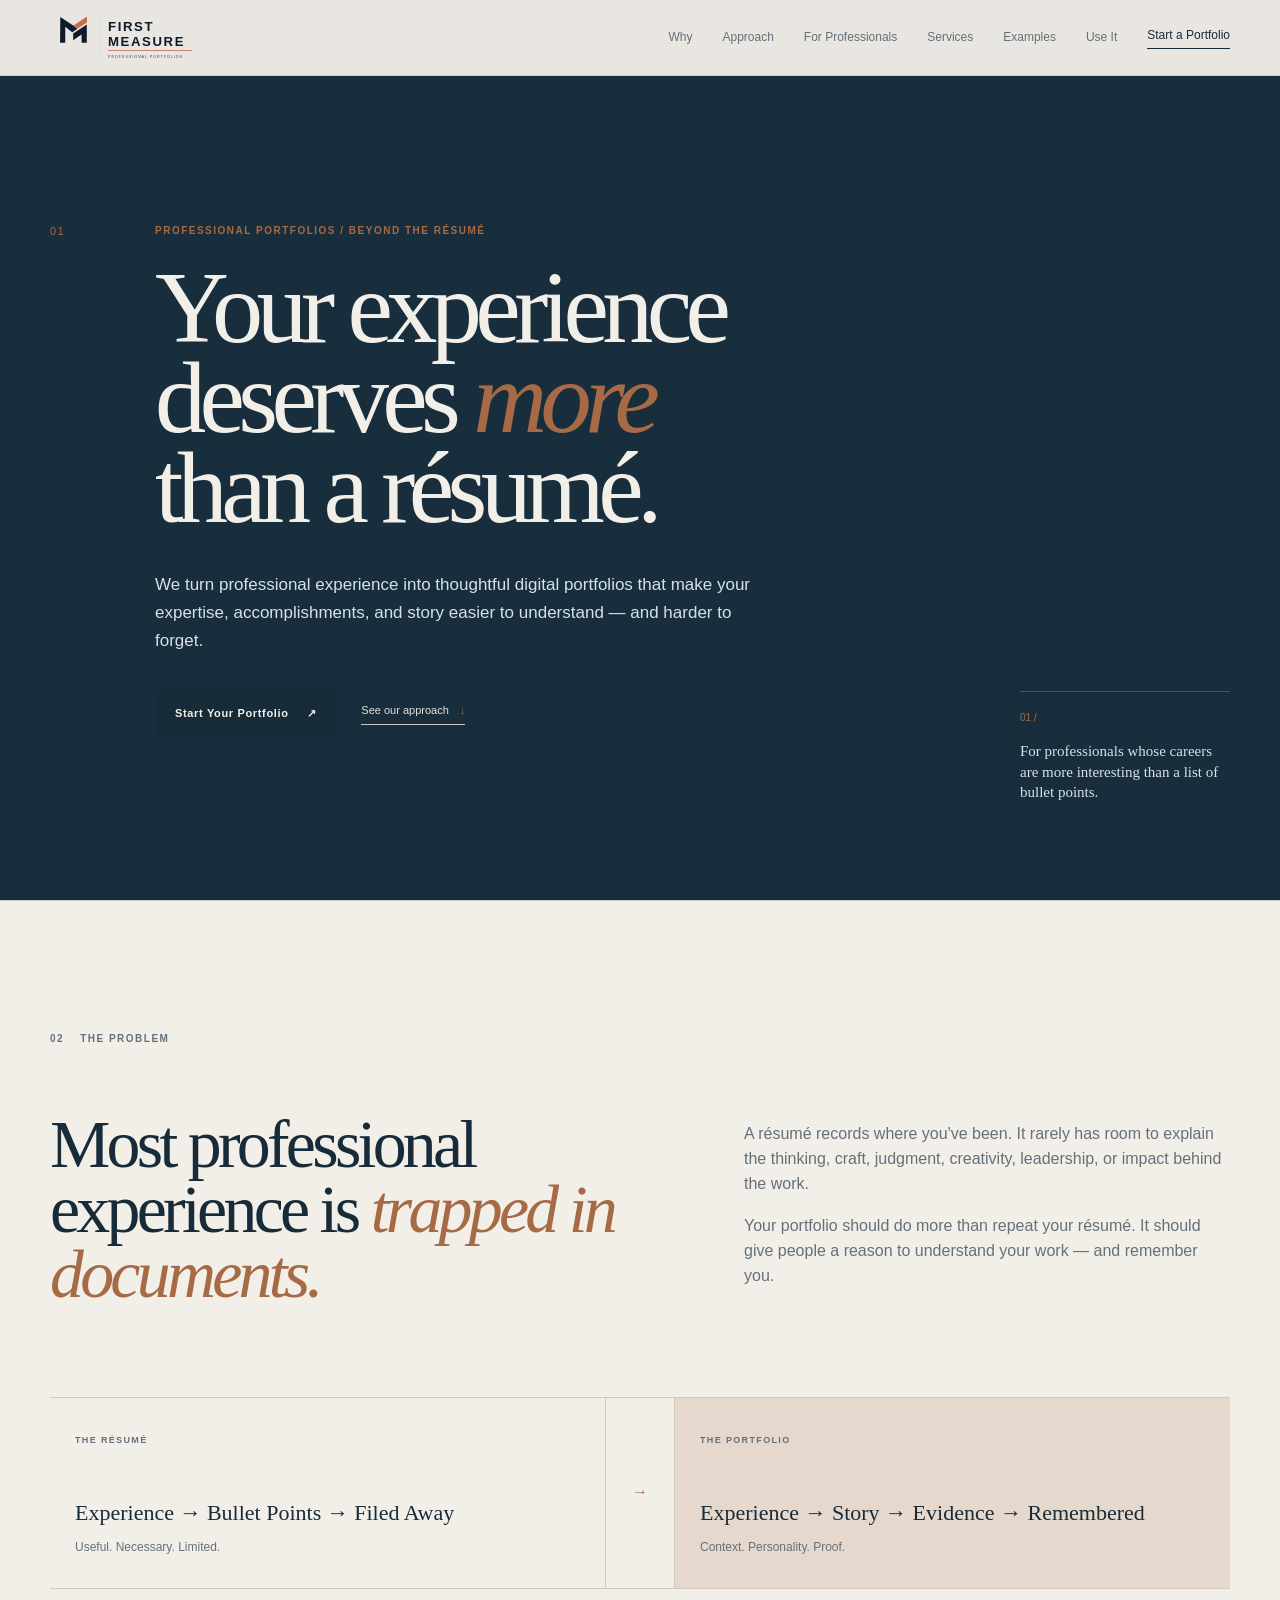
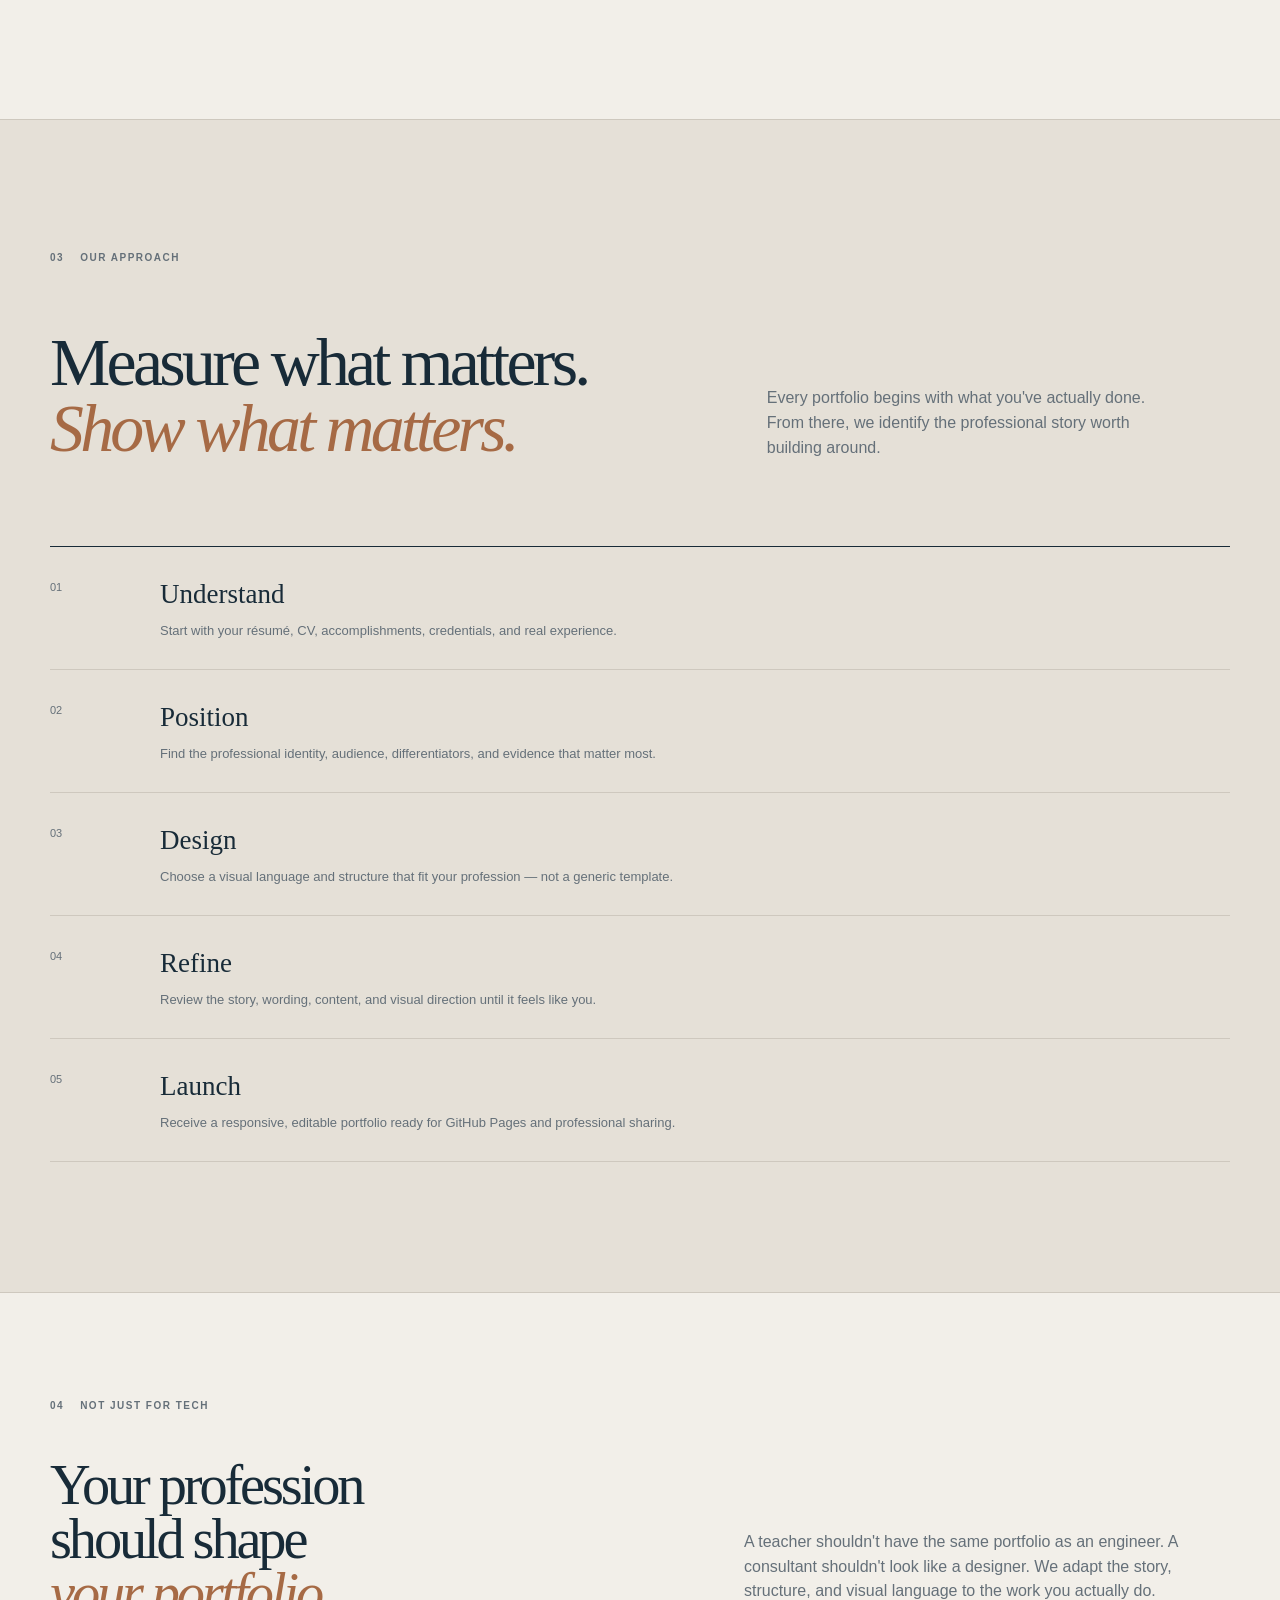
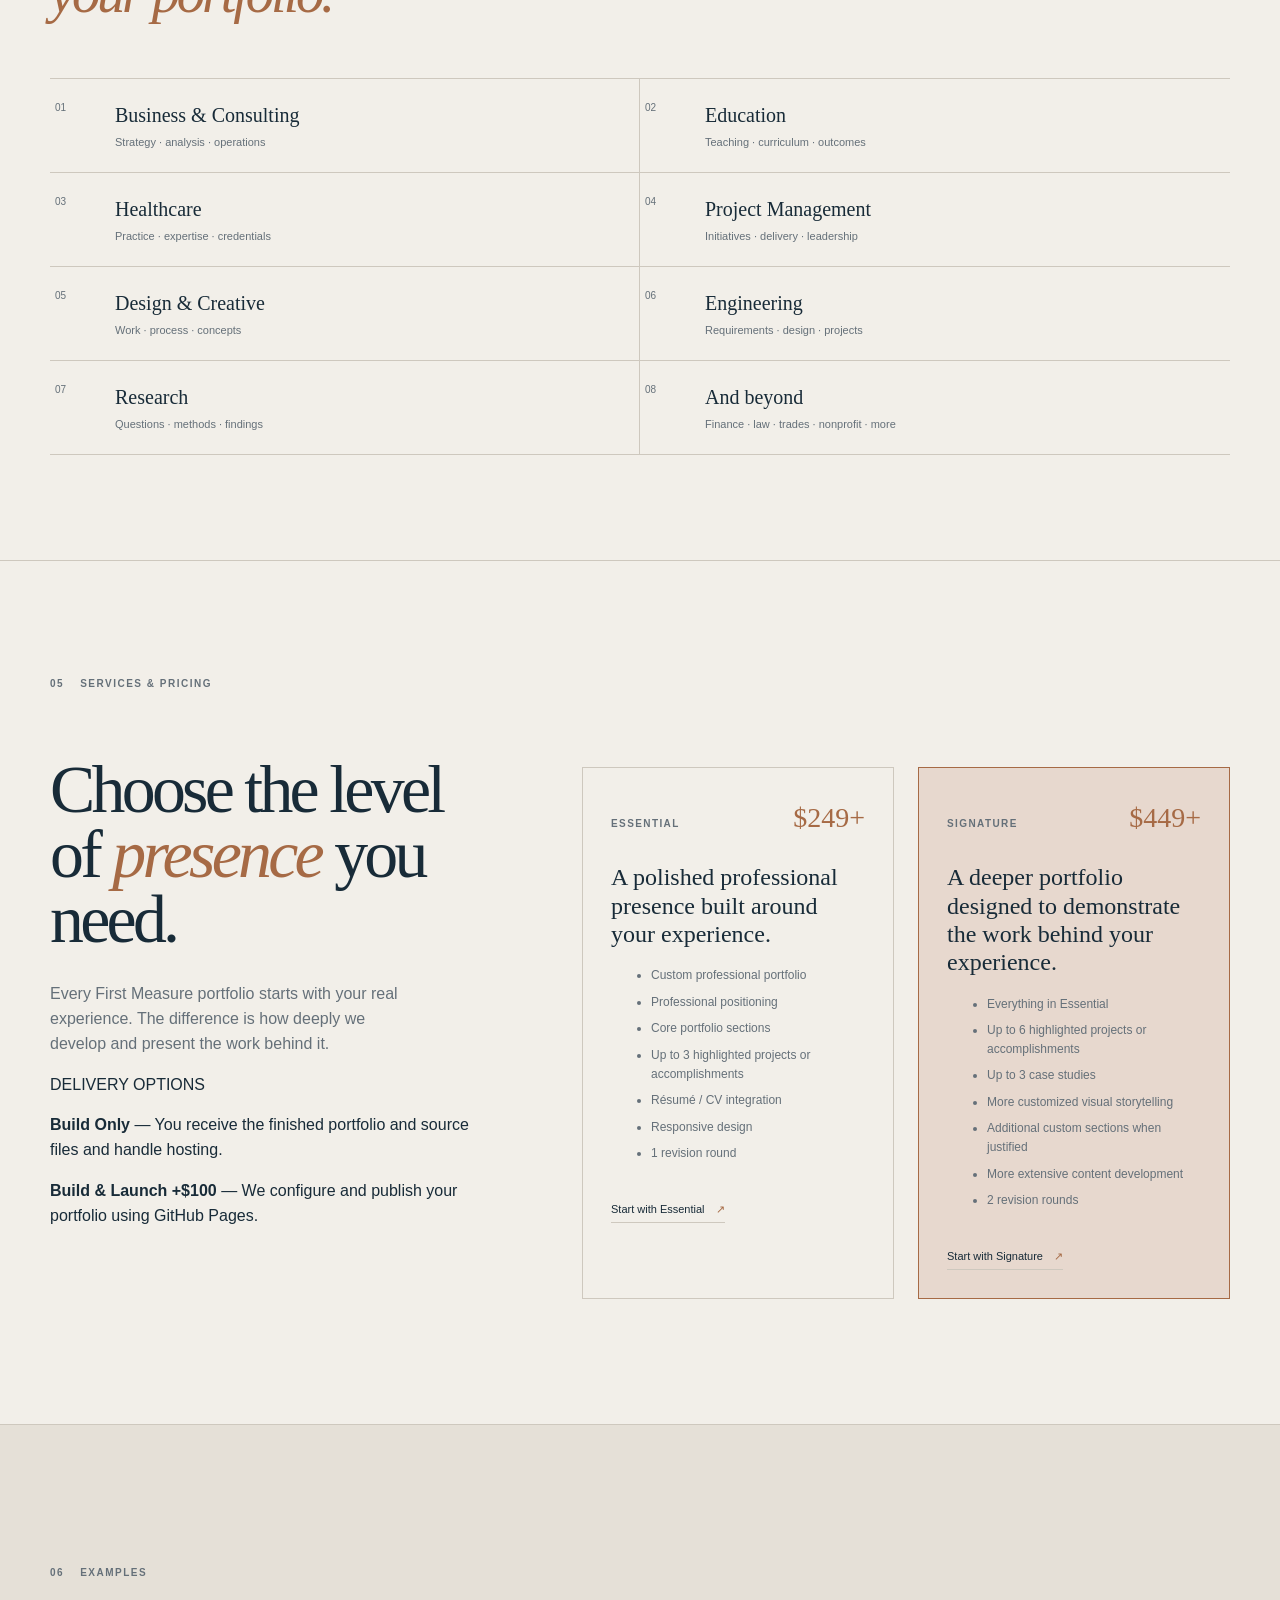
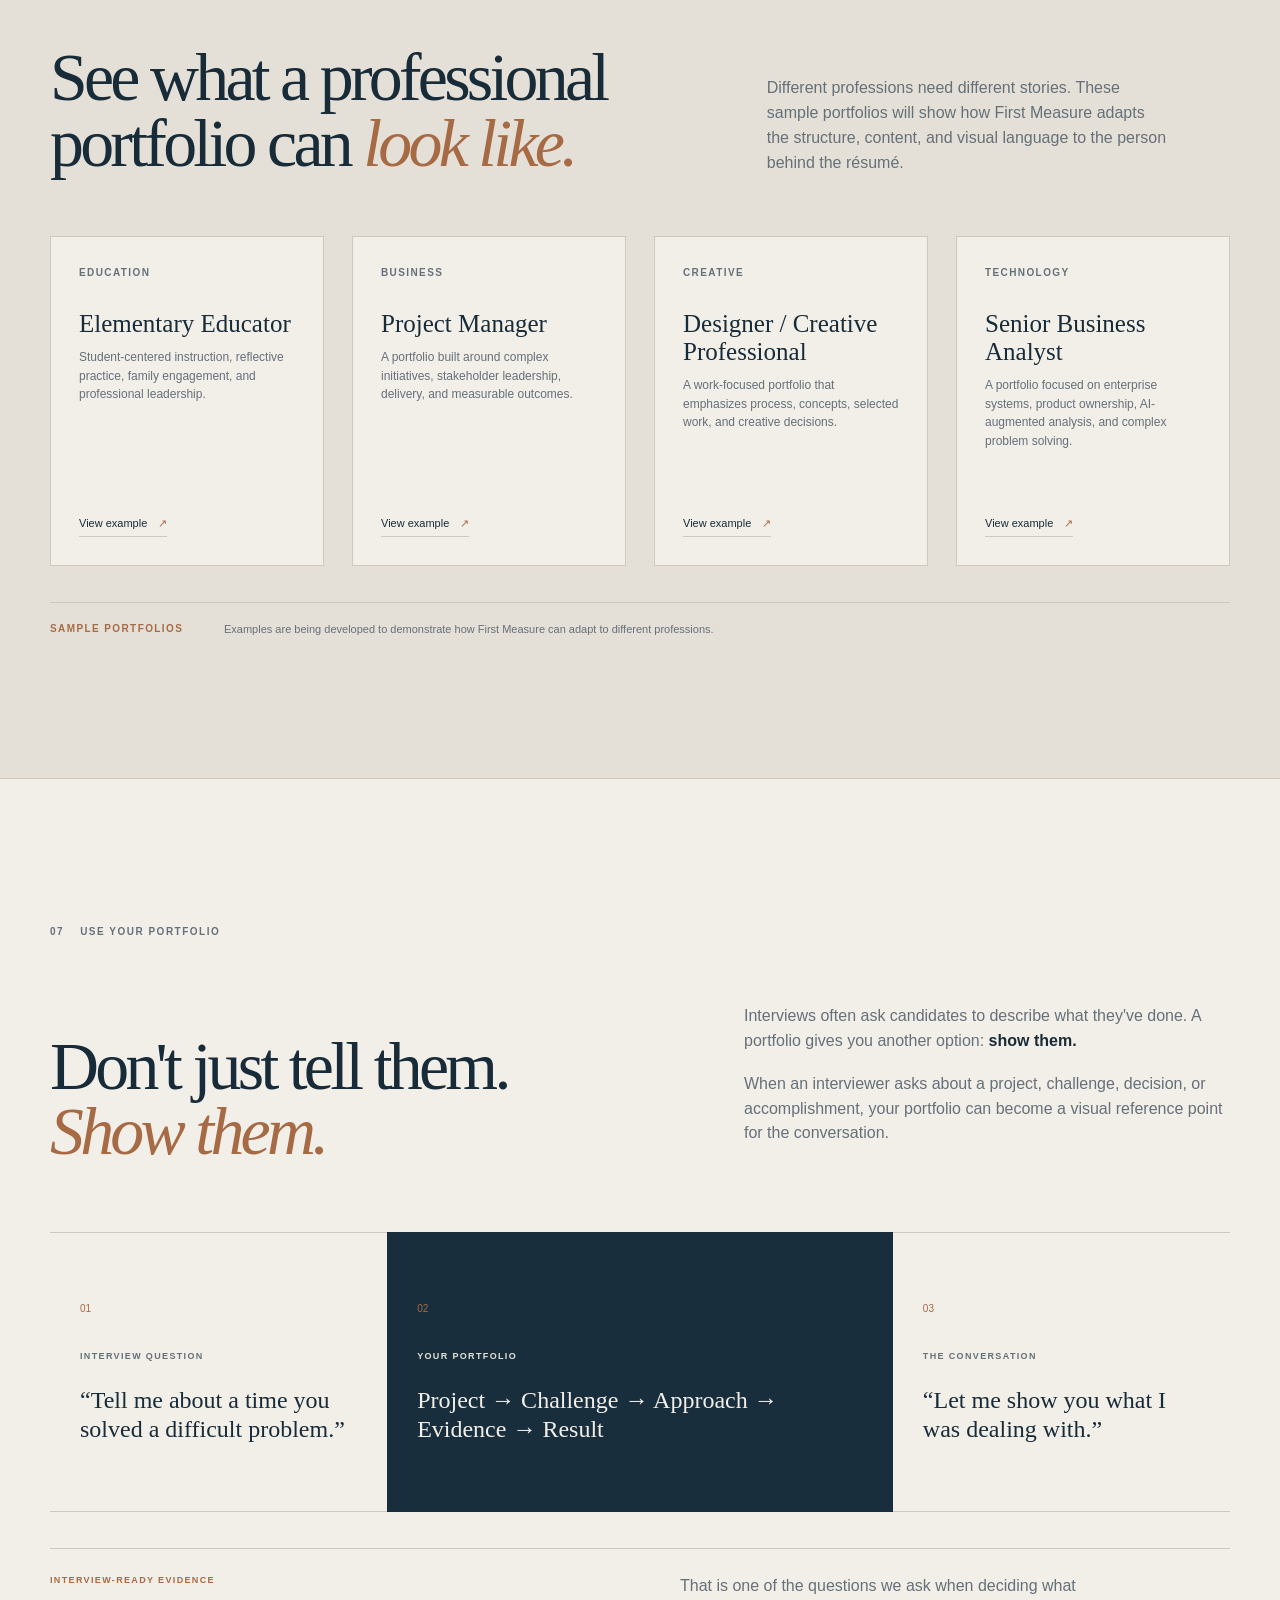
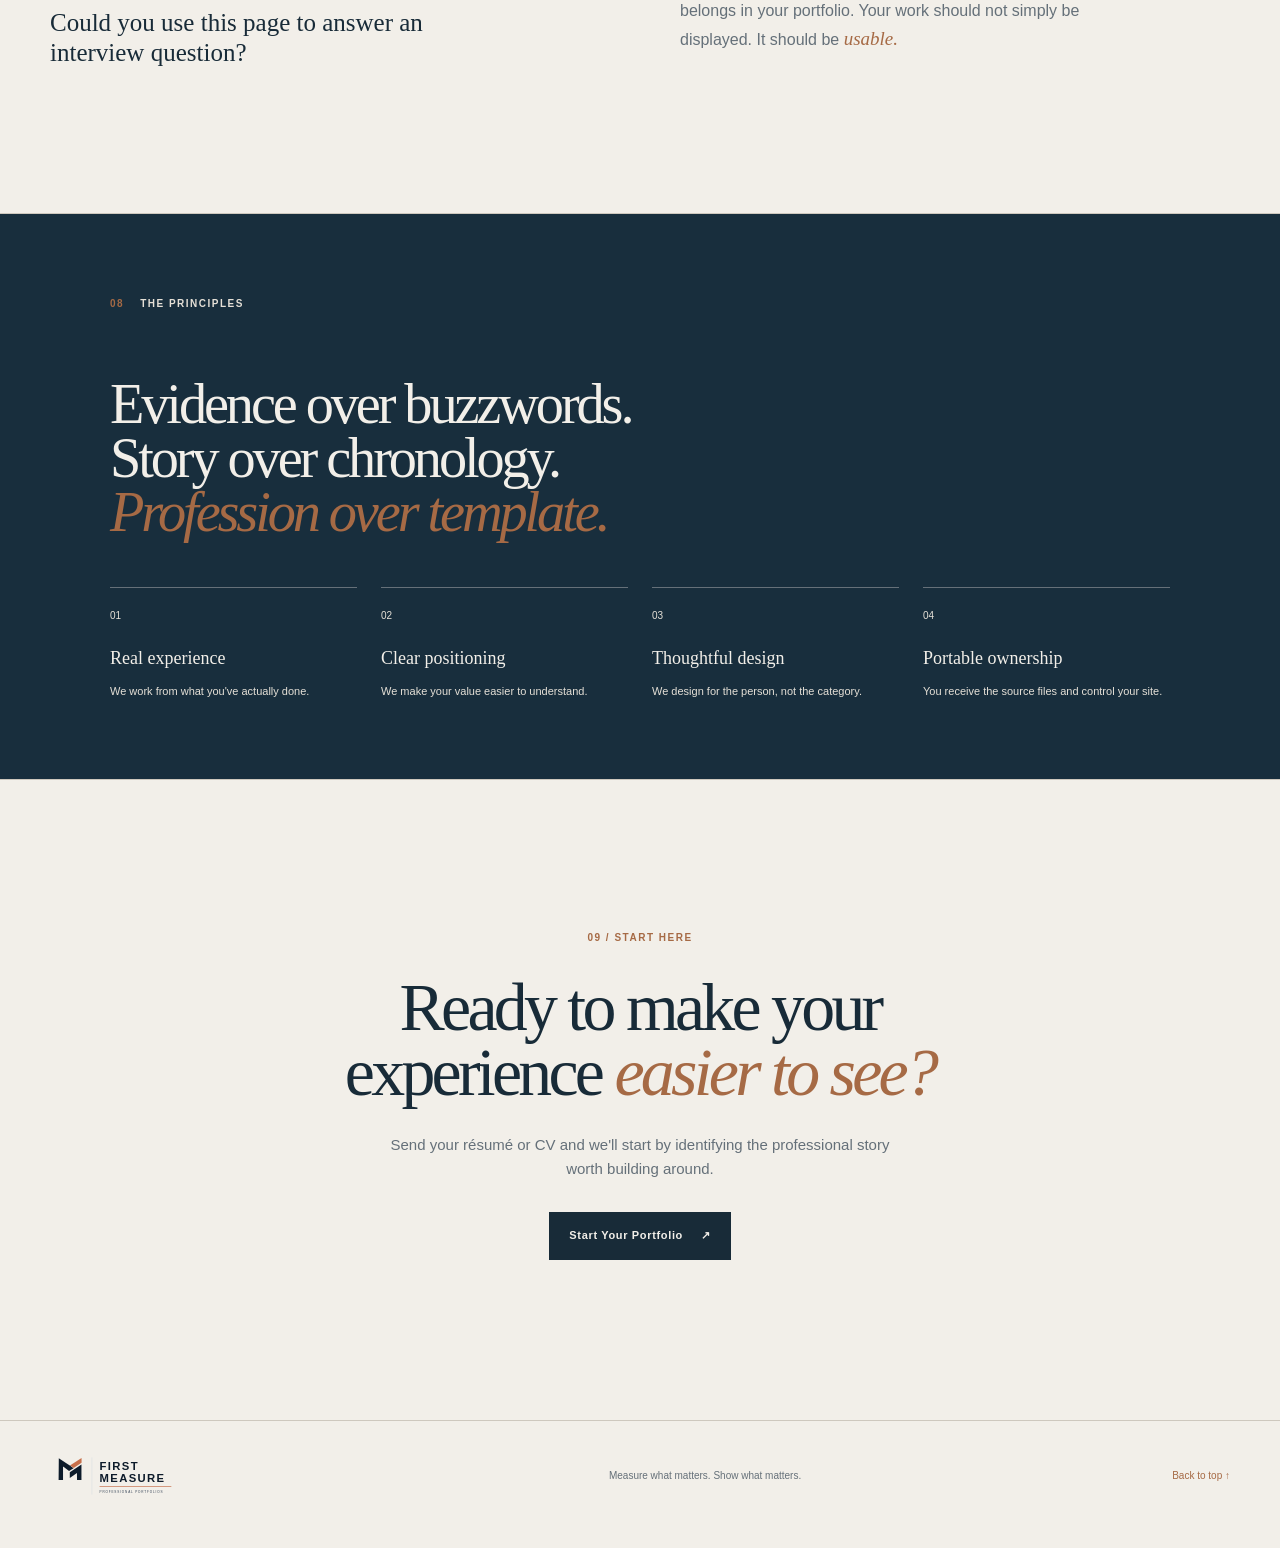
==== commit 475fc00c: "Refresh stylesheet cache for larger lockup" ====
--- a/index.html
+++ b/index.html
@@ -5,7 +5,7 @@
   <meta name="viewport" content="width=device-width, initial-scale=1.0">
   <meta name="description" content="First Measure turns professional experience into polished digital portfolios.">
   <title>First Measure — Professional Portfolios Built Around Your Experience</title>
-  <link rel="stylesheet" href="styles.css?v=7">
+  <link rel="stylesheet" href="styles.css?v=8">
   <meta name="theme-color" content="#0D1B2A">
   <link rel="icon" href="assets/brand/favicon/first-measure-3f-avatar.svg" type="image/svg+xml">
   <link rel="icon" href="assets/brand/favicon/favicon.ico" sizes="any">
--- a/styles.css
+++ b/styles.css
@@ -25,6 +25,7 @@
 }
 .wordmark { display: inline-flex; flex: 0 0 auto; align-items: center; }
 .wordmark img { display: block; width: 188px; height: auto; }
+.site-header .wordmark img { width: 220px; }
 .site-header nav { display: flex; gap: 30px; align-items: center; font-size: 12px; }
 .site-header nav a { color: var(--muted); }
 .site-header nav a:hover { color: var(--ink); }
@@ -124,7 +125,7 @@
   .principle-row { grid-template-columns: 1fr 1fr; }
 }
 @media (max-width: 1100px) and (min-width: 821px) {
-  .wordmark img { width: 158px; }
+  .site-header .wordmark img { width: 180px; }
   .site-header nav { gap: 16px; font-size: 11px; }
 }
 @media (max-width: 820px) {
@@ -134,6 +135,7 @@
   .site-header nav { display: none; position: absolute; top: 66px; left: 0; right: 0; padding: 10px 18px 18px; background: var(--paper); border-bottom: 1px solid var(--line); }
   .site-header nav.open { display: grid; gap: 0; }
   .site-header nav a { padding: 13px 0; border-bottom: 1px solid var(--line); }
+  .site-header .wordmark img { width: 196px; }
 }
 @media (max-width: 680px) {
   .section[id] { scroll-margin-top: 66px; }
@@ -268,7 +270,7 @@
     padding: 0 20px;
   }
 
-  .wordmark img { width: 164px; }
+  .site-header .wordmark img { width: 190px; }
 
   .hero {
     grid-template-columns: 1fr;
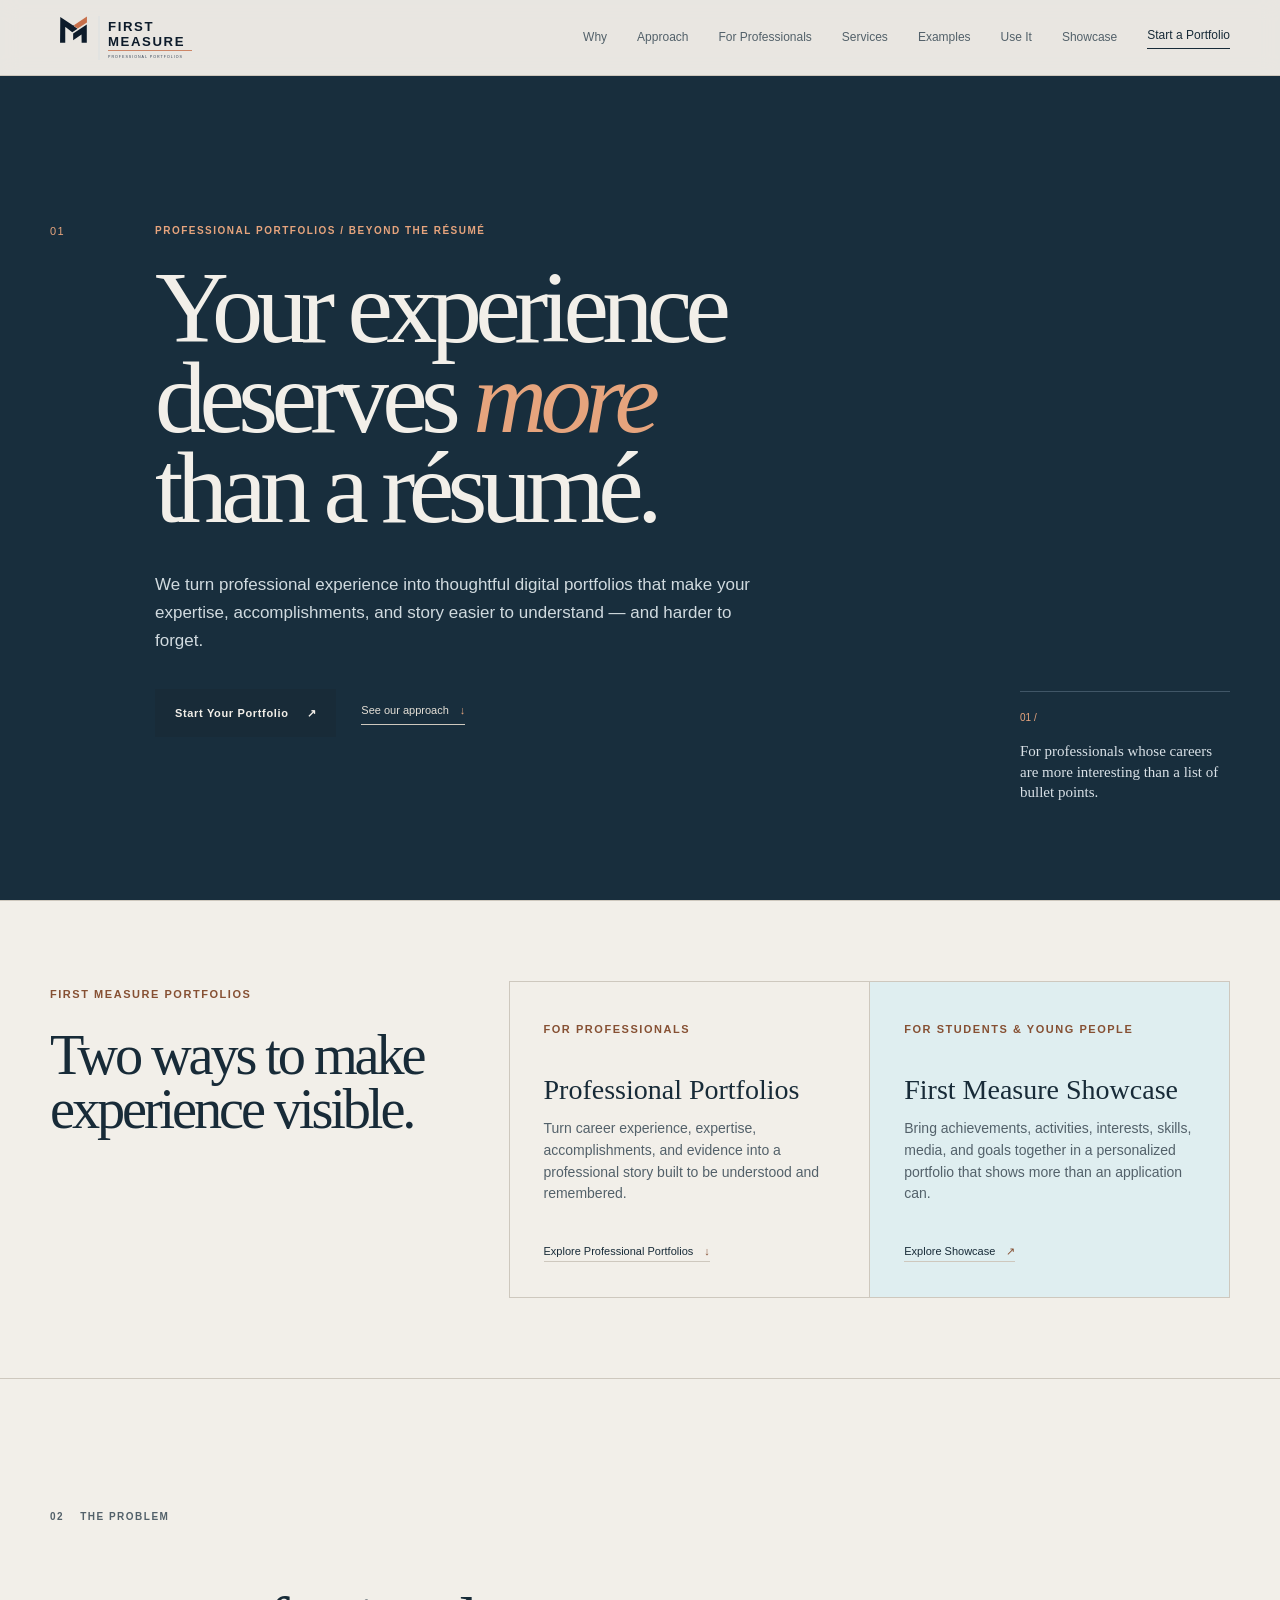
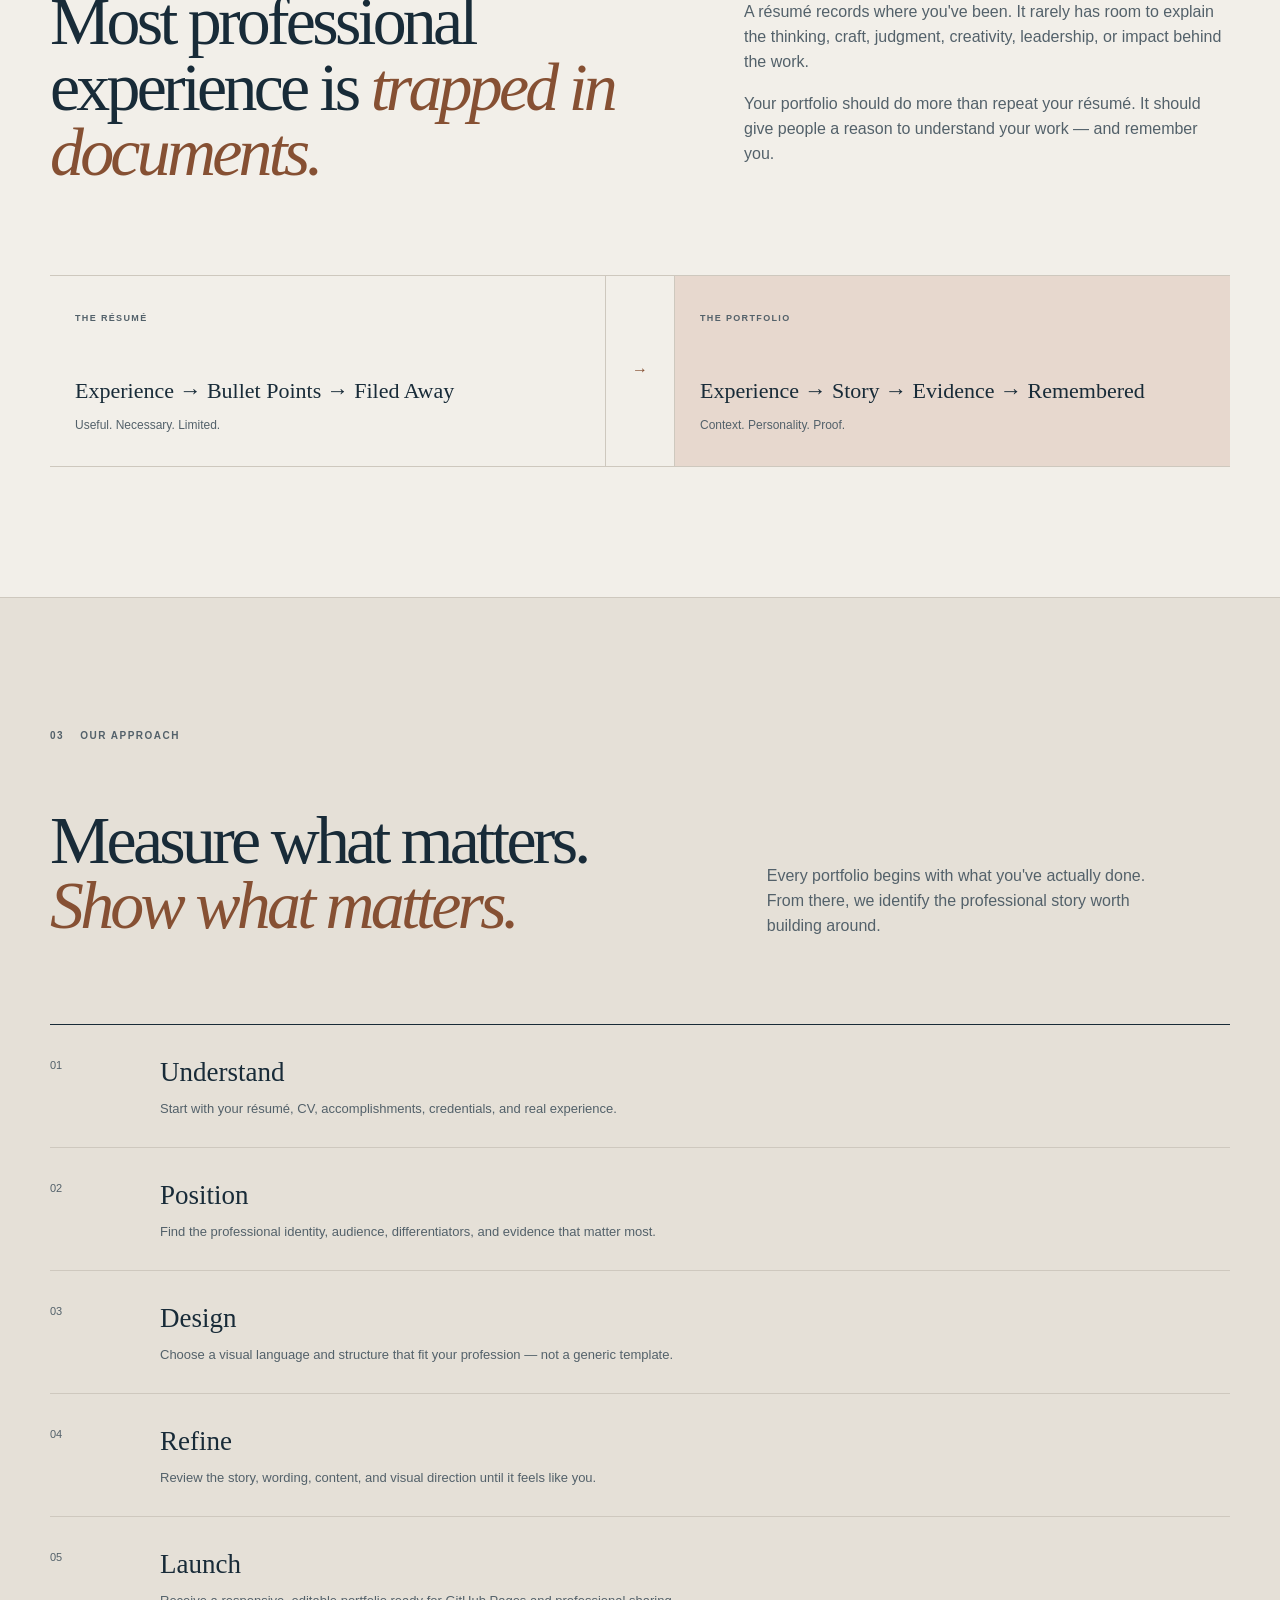
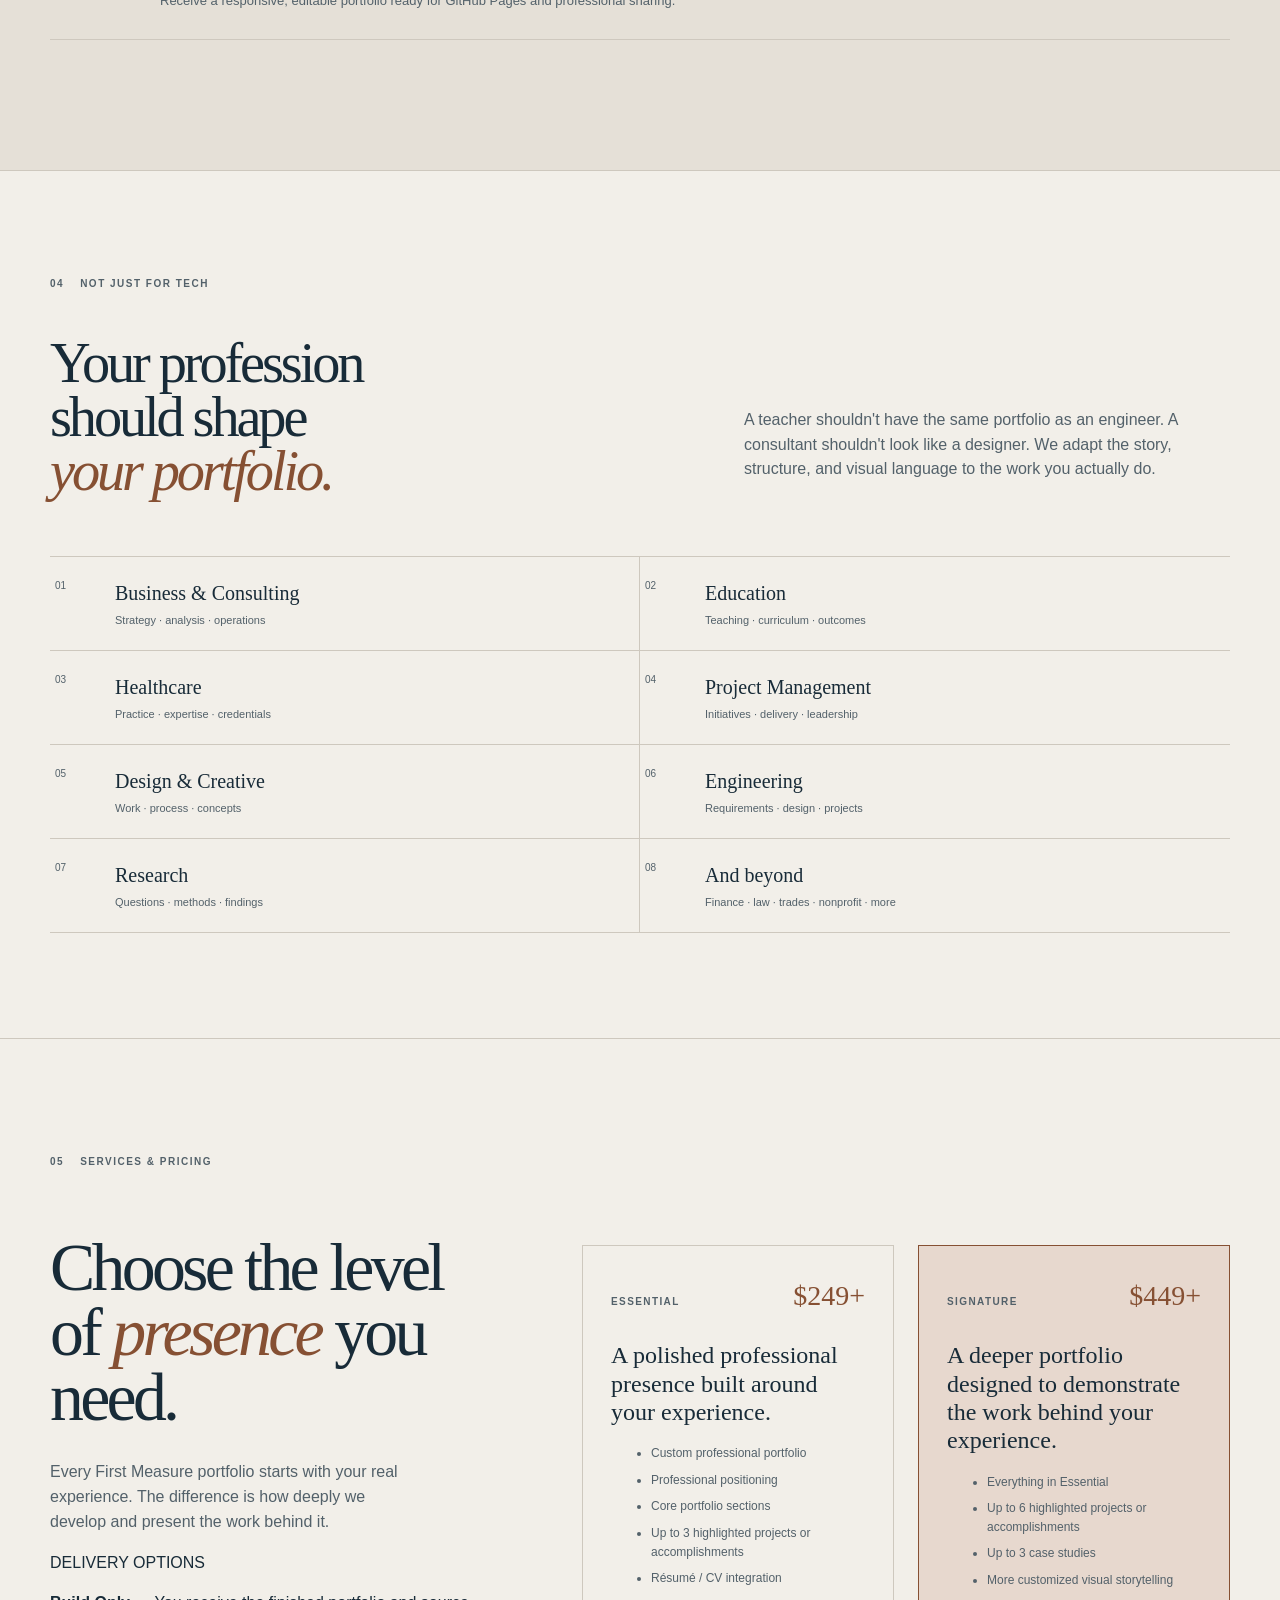
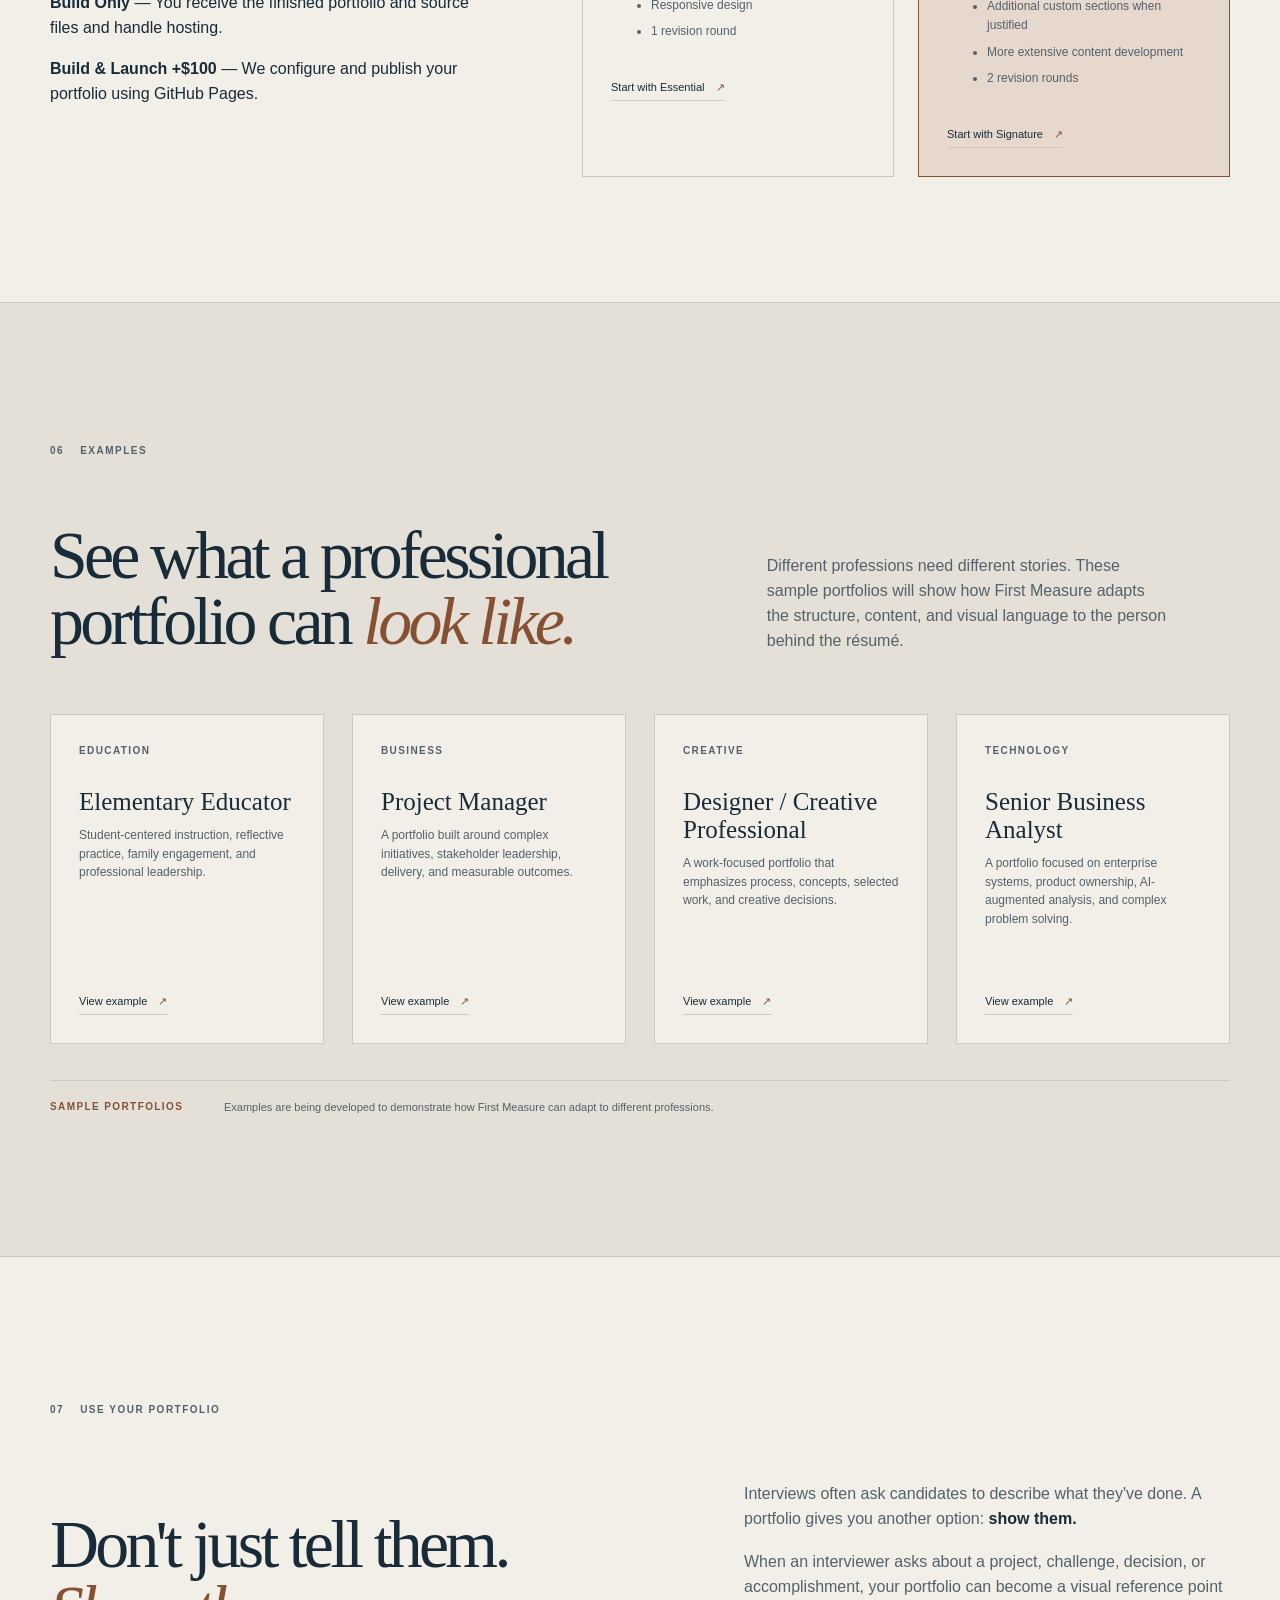
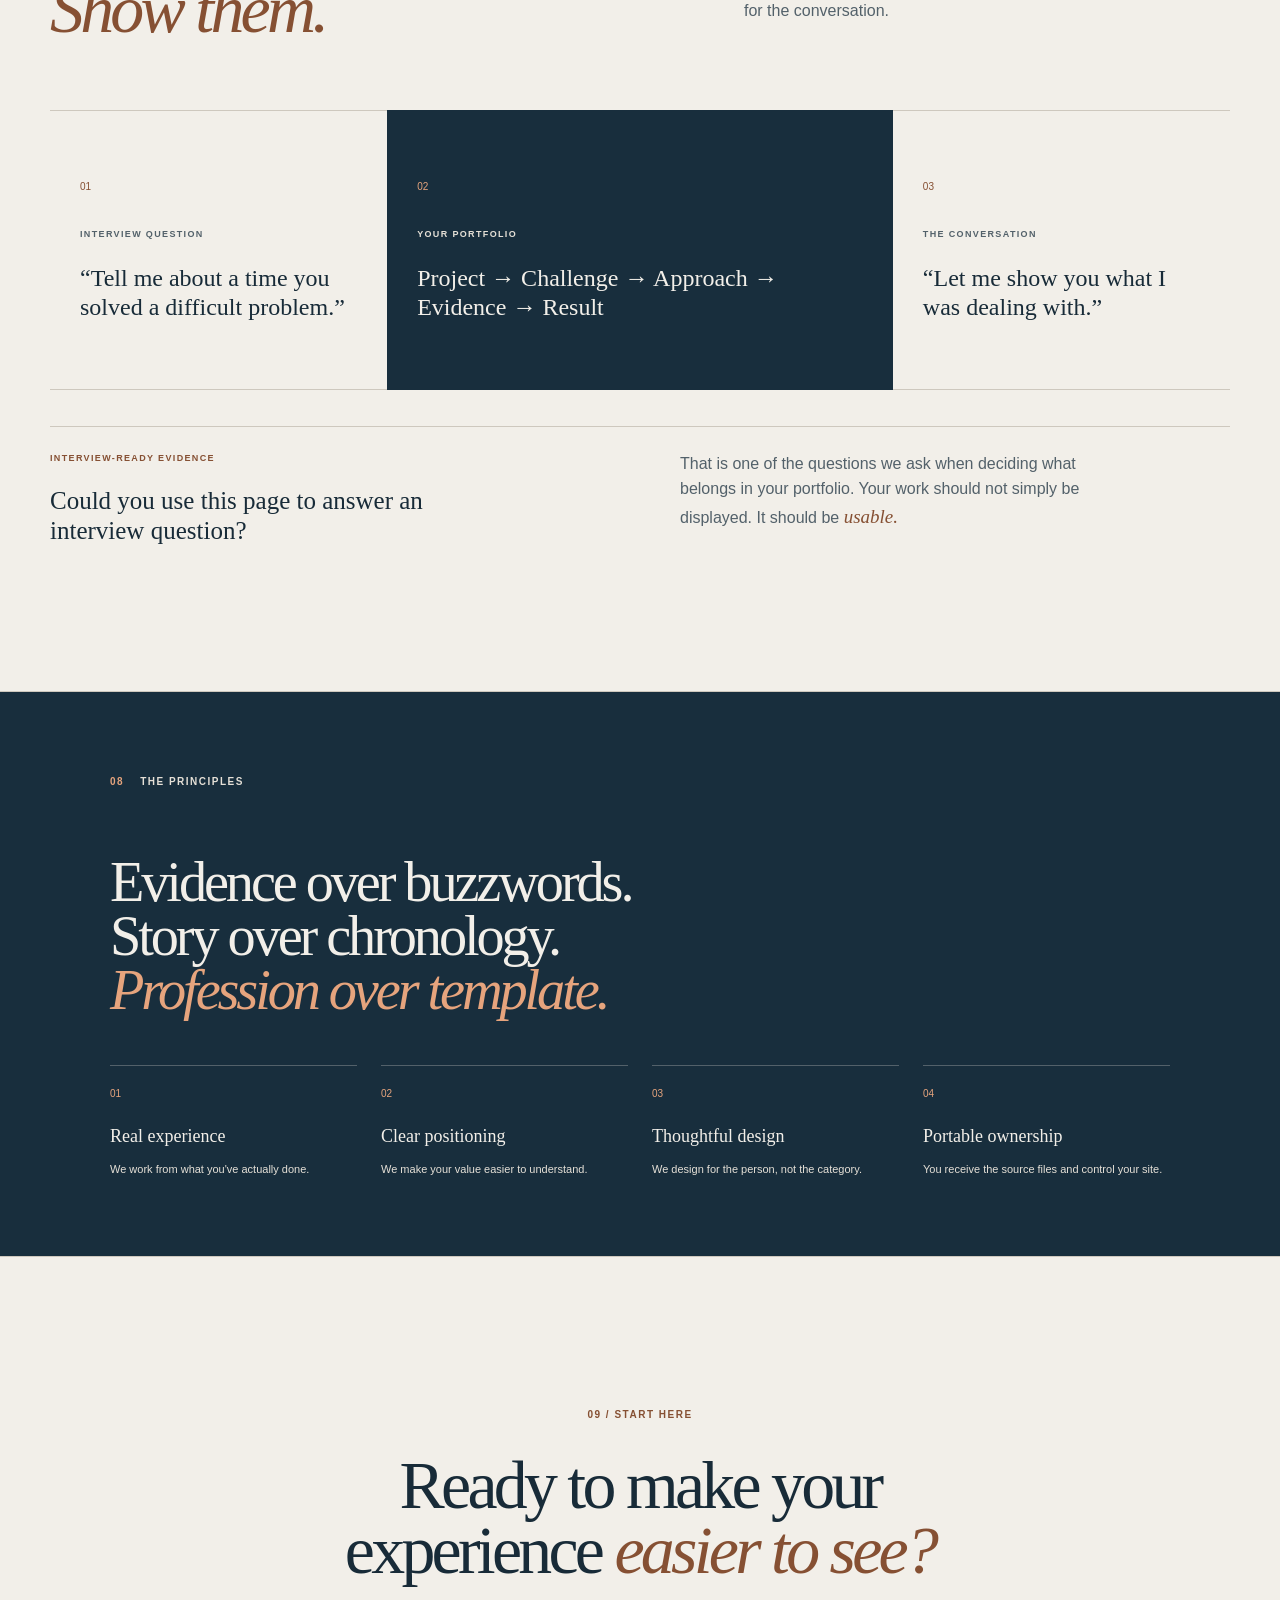
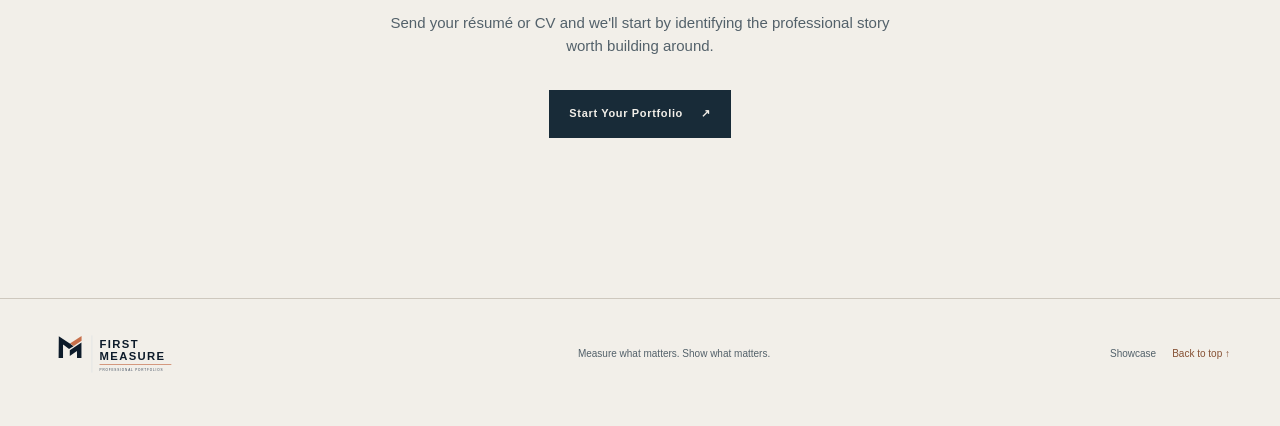
==== commit 1e88ae4d: "Add First Measure Showcase experience" ====
--- a/index.html
+++ b/index.html
@@ -5,7 +5,7 @@
   <meta name="viewport" content="width=device-width, initial-scale=1.0">
   <meta name="description" content="First Measure turns professional experience into polished digital portfolios.">
   <title>First Measure — Professional Portfolios Built Around Your Experience</title>
-  <link rel="stylesheet" href="styles.css?v=8">
+  <link rel="stylesheet" href="styles.css?v=10">
   <meta name="theme-color" content="#0D1B2A">
   <link rel="icon" href="assets/brand/favicon/first-measure-3f-avatar.svg" type="image/svg+xml">
   <link rel="icon" href="assets/brand/favicon/favicon.ico" sizes="any">
@@ -17,16 +17,17 @@
     <a class="wordmark" href="#top" aria-label="First Measure home">
       <img src="assets/brand/wordmark/first-measure-3f-lockup-horizontal.svg" alt="First Measure — Professional Portfolios" width="1100" height="320">
     </a>
-    <button class="menu-toggle" aria-expanded="false" aria-controls="site-nav" aria-label="Open menu">
+    <button class="menu-toggle" type="button" aria-expanded="false" aria-controls="site-nav" aria-label="Open navigation menu">
       <span></span><span></span>
     </button>
-    <nav id="site-nav">
+    <nav id="site-nav" aria-label="Primary navigation">
       <a href="#why">Why</a>
       <a href="#approach">Approach</a>
       <a href="#professions">For Professionals</a>
       <a href="#services">Services</a>
       <a href="#examples">Examples</a>
       <a href="#interview">Use It</a>
+      <a href="showcase/">Showcase</a>
       <a class="nav-link" href="https://tally.so/r/rjZ692" target="_blank" rel="noopener noreferrer">Start a Portfolio</a>
     </nav>
   </header>
@@ -51,6 +52,14 @@
       </div>
     </section>
 
+    <section class="portfolio-paths" aria-labelledby="portfolio-paths-title">
+      <div class="portfolio-paths-intro"><span>FIRST MEASURE PORTFOLIOS</span><h2 id="portfolio-paths-title">Two ways to make experience visible.</h2></div>
+      <div class="portfolio-path-grid">
+        <article><span>FOR PROFESSIONALS</span><h3>Professional Portfolios</h3><p>Turn career experience, expertise, accomplishments, and evidence into a professional story built to be understood and remembered.</p><a class="text-link" href="#services">Explore Professional Portfolios <span>↓</span></a></article>
+        <article class="showcase-path"><span>FOR STUDENTS &amp; YOUNG PEOPLE</span><h3>First Measure Showcase</h3><p>Bring achievements, activities, interests, skills, media, and goals together in a personalized portfolio that shows more than an application can.</p><a class="text-link" href="showcase/">Explore Showcase <span>↗</span></a></article>
+      </div>
+    </section>
+
     <section class="manifesto section" id="why">
       <div class="section-meta"><span>02</span><span>THE PROBLEM</span></div>
       <div class="manifesto-grid">
@@ -97,11 +106,11 @@
         <p>A teacher shouldn't have the same portfolio as an engineer. A consultant shouldn't look like a designer. We adapt the story, structure, and visual language to the work you actually do.</p>
       </div>
       <div class="profession-list">
-        <div><span>01</span><strong>Business & Consulting</strong><small>Strategy · analysis · operations</small></div>
+        <div><span>01</span><strong>Business &amp; Consulting</strong><small>Strategy · analysis · operations</small></div>
         <div><span>02</span><strong>Education</strong><small>Teaching · curriculum · outcomes</small></div>
         <div><span>03</span><strong>Healthcare</strong><small>Practice · expertise · credentials</small></div>
         <div><span>04</span><strong>Project Management</strong><small>Initiatives · delivery · leadership</small></div>
-        <div><span>05</span><strong>Design & Creative</strong><small>Work · process · concepts</small></div>
+        <div><span>05</span><strong>Design &amp; Creative</strong><small>Work · process · concepts</small></div>
         <div><span>06</span><strong>Engineering</strong><small>Requirements · design · projects</small></div>
         <div><span>07</span><strong>Research</strong><small>Questions · methods · findings</small></div>
         <div><span>08</span><strong>And beyond</strong><small>Finance · law · trades · nonprofit · more</small></div>
@@ -109,7 +118,7 @@
     </section>
 
     <section class="included section" id="services">
-      <div class="section-meta"><span>05</span><span>SERVICES & PRICING</span></div>
+      <div class="section-meta"><span>05</span><span>SERVICES &amp; PRICING</span></div>
       <div class="included-grid">
         <div>
           <h2>Choose the level of <em>presence</em> you need.</h2>
@@ -271,9 +280,10 @@
   <footer>
     <a class="wordmark" href="#top" aria-label="First Measure home"><img src="assets/brand/wordmark/first-measure-3f-lockup-horizontal.svg" alt="First Measure — Professional Portfolios" width="1100" height="320"></a>
     <p>Measure what matters. Show what matters.</p>
-    <a href="#top">Back to top ↑</a>
+    <nav class="footer-links" aria-label="Portfolio offerings"><a href="showcase/">Showcase</a><a href="#top">Back to top ↑</a></nav>
   </footer>
 
-  <script src="script.js?v=3"></script>
+  <script src="script.js?v=4"></script>
 </body>
 </html>
+
--- a/styles.css
+++ b/styles.css
@@ -2,9 +2,9 @@
   --paper: #F2EFE9;
   --paper-dark: #E5E0D7;
   --ink: #182B38;
-  --muted: #657079;
+  --muted: #53616A;
   --line: #CEC8BE;
-  --accent: #A66A45;
+  --accent: #865033;
   --accent-soft: #E7D8CE;
   --navy: #182E3D;
   --max: 1180px;
@@ -56,6 +56,8 @@
 .hero-note { align-self: end; padding-bottom: 8px; border-top: 1px solid var(--line); padding-top: 12px; }
 .hero-note span { color: var(--accent); font-size: 10px; }
 .hero-note p { margin: 12px 0 0; color: var(--muted); font-family: Georgia, serif; font-size: 15px; line-height: 1.35; }
+.hero .kicker, .hero .hero-number, .hero h1 em, .hero .text-link span, .hero-note span { color:#E6A47D; }
+.hero .hero-intro, .hero .text-link, .hero-note p { color:#D0DADF; }
 .section { padding-top: 130px; padding-bottom: 130px; border-top: 1px solid var(--line); }
 .section-meta { display: flex; gap: 16px; margin-bottom: 65px; }
 .section-meta span:first-child { color: var(--accent); }
@@ -104,6 +106,7 @@
 .principle-row span { color: var(--accent); font-size: 10px; }
 .principle-row strong { display: block; margin-top: 32px; font-family: Georgia, serif; font-weight: 400; font-size: 18px; }
 .principle-row p { color: var(--paper-dark); font-size: 11px; }
+.principles-inner .section-meta span:first-child, .principles-inner h2 em, .principle-row span { color:#E6A47D; }
 .contact { text-align: center; padding-top: 150px; padding-bottom: 160px; }
 .contact-meta { color: var(--accent); }
 .contact h2 { max-width: 950px; margin: 30px auto 0; }
@@ -877,3 +880,191 @@
 /* Hero secondary action must retain sufficient contrast on navy. */
 .hero .text-link { color: var(--paper-dark); }
 .hero .text-link:hover { color: var(--paper); }
+
+/* =========================================
+   FIRST MEASURE SHOWCASE
+   Optimistic editorial system for student and youth portfolios.
+   ========================================= */
+.showcase-page {
+  --showcase-sky: #8FC9D6;
+  --showcase-sun: #E9B85A;
+  --showcase-cream: #FAF7F0;
+  --showcase-blue: #18394A;
+  background: var(--showcase-cream);
+}
+.showcase-header { background: rgba(250,247,240,.96); }
+.showcase-hero {
+  min-height: 100vh;
+  padding: 142px var(--gutter) 76px;
+  display: grid;
+  grid-template-columns: minmax(0, .95fr) minmax(420px, .85fr);
+  gap: clamp(55px, 8vw, 120px);
+  align-items: center;
+  background: var(--showcase-cream);
+  overflow: hidden;
+}
+.showcase-hero-copy { max-width: 700px; }
+.showcase-kicker {
+  margin: 0 0 26px;
+  color: var(--accent);
+  font-size: 12px;
+  font-weight: 800;
+  letter-spacing: .16em;
+}
+.showcase-hero h1 {
+  margin: 0;
+  font-family: Georgia, "Times New Roman", serif;
+  font-size: clamp(4rem, 7.6vw, 7.5rem);
+  font-weight: 400;
+  line-height: .9;
+  letter-spacing: -.065em;
+}
+.showcase-hero h1 em { color: var(--accent); font-style: italic; }
+.showcase-lede { max-width: 620px; margin: 34px 0 0; color: var(--muted); font-size: 18px; line-height: 1.65; }
+.showcase-actions { display: flex; align-items: center; gap: 28px; margin-top: 36px; }
+.showcase-button { background: var(--showcase-blue); color: var(--showcase-cream); }
+.showcase-button:hover { background: var(--accent); }
+.evidence-board {
+  position: relative;
+  min-height: 540px;
+  display: grid;
+  grid-template-columns: 1.15fr .85fr;
+  grid-template-rows: 1.1fr .9fr;
+  gap: 14px;
+  transform: rotate(1.5deg);
+}
+.evidence-tile {
+  padding: 28px;
+  display: flex;
+  flex-direction: column;
+  justify-content: space-between;
+  border: 1px solid rgba(24,57,74,.25);
+  box-shadow: 10px 10px 0 rgba(24,57,74,.08);
+}
+.evidence-tile span { font-size: 12px; font-weight: 800; letter-spacing: .14em; }
+.evidence-tile strong { max-width: 230px; font-family: Georgia, serif; font-size: 28px; font-weight: 400; line-height: 1.05; }
+.evidence-story { background: var(--showcase-blue); color: var(--showcase-cream); transform: translateY(28px); }
+.evidence-media { background: var(--showcase-sky); color: var(--showcase-blue); }
+.evidence-growth { background: var(--showcase-sun); color: var(--showcase-blue); }
+.evidence-goals { background: white; color: var(--showcase-blue); transform: translateY(-20px); }
+@media (max-width: 900px) {
+  .showcase-hero { grid-template-columns: 1fr; gap: 64px; padding-top: 128px; }
+  .evidence-board { min-height: 430px; max-width: 680px; width: 100%; }
+}
+@media (max-width: 680px) {
+  .showcase-hero { min-height: auto; padding: 108px 20px 60px; gap: 48px; }
+  .showcase-hero h1 { font-size: clamp(3.3rem, 16vw, 5rem); }
+  .showcase-lede { font-size: 16px; }
+  .showcase-actions { align-items: flex-start; flex-direction: column; }
+  .evidence-board { min-height: 460px; grid-template-columns: 1fr 1fr; gap: 10px; transform: none; }
+  .evidence-tile { padding: 20px; box-shadow: 6px 6px 0 rgba(24,57,74,.07); }
+  .evidence-tile strong { font-size: 22px; }
+}
+
+/* Homepage offering split */
+.portfolio-paths { padding: 80px var(--gutter); display: grid; grid-template-columns: .7fr 1.3fr; gap: 70px; background: var(--paper); border-top: 1px solid var(--line); }
+.portfolio-paths-intro > span, .portfolio-path-grid article > span { color: var(--accent); font-size: 11px; font-weight: 800; letter-spacing: .14em; }
+.portfolio-paths-intro h2 { margin-top: 22px; font-size: clamp(2.5rem,4.4vw,4.4rem); }
+.portfolio-path-grid { display: grid; grid-template-columns: 1fr 1fr; border: 1px solid var(--line); }
+.portfolio-path-grid article { min-width: 0; padding: 34px; }
+.portfolio-path-grid article + article { border-left: 1px solid var(--line); }
+.portfolio-path-grid h3 { margin: 34px 0 14px; font: 400 28px/1.05 Georgia,serif; }
+.portfolio-path-grid p { min-height: 96px; margin: 0 0 24px; color: var(--muted); font-size: 14px; }
+.portfolio-path-grid .showcase-path { background: #DFEEF0; }
+@media(max-width:900px){.portfolio-paths{grid-template-columns:1fr;gap:40px}.portfolio-path-grid p{min-height:0}}
+@media(max-width:680px){.portfolio-paths{padding:58px 20px}.portfolio-path-grid{grid-template-columns:1fr}.portfolio-path-grid article{padding:28px 24px}.portfolio-path-grid article+article{border-left:0;border-top:1px solid var(--line)}}
+
+/* Showcase content system */
+.showcase-section { padding: 120px var(--gutter); border-top: 1px solid rgba(24,57,74,.2); }
+.showcase-section-meta { display: flex; gap: 18px; margin-bottom: 58px; color: var(--showcase-blue); font-size: 12px; font-weight: 800; letter-spacing: .14em; }
+.showcase-section-meta span:first-child { color: var(--accent); }
+.showcase-page h2 { color: var(--showcase-blue); }
+.showcase-page h2 em { color: var(--accent); }
+.showcase-intro-grid { display: grid; grid-template-columns: 1.05fr .95fr; gap: clamp(55px,8vw,120px); align-items: start; }
+.showcase-intro-grid h2 { font-size: clamp(3rem,5.3vw,5.8rem); }
+.showcase-intro-grid > div { max-width: 540px; color: var(--muted); font-size: 17px; }
+.showcase-intro-grid p { margin: 0 0 20px; }
+.showcase-note { padding: 18px 20px; border-left: 4px solid var(--showcase-sun); background: rgba(233,184,90,.15); font-size: 14px; }
+.audience-ribbon { margin-top: 70px; padding: 22px 0; display: flex; flex-wrap: wrap; justify-content: space-between; gap: 18px 30px; border-top: 1px solid rgba(24,57,74,.25); border-bottom: 1px solid rgba(24,57,74,.25); color: var(--showcase-blue); font-size: 12px; font-weight: 800; letter-spacing: .11em; }
+.showcase-uses { background: var(--showcase-blue); color: var(--showcase-cream); }
+.showcase-uses .showcase-section-meta, .showcase-uses h2 { color: var(--showcase-cream); }
+.showcase-uses .showcase-section-meta span:first-child { color:#E6A47D; }
+.showcase-title-row { display: grid; grid-template-columns: 1.1fr .9fr; gap: clamp(55px,8vw,110px); align-items: end; }
+.showcase-title-row h2 { font-size: clamp(3rem,5vw,5.4rem); }
+.showcase-title-row > p { max-width: 460px; margin: 0; color: var(--muted); font-size: 17px; }
+.showcase-uses .showcase-title-row > p { color: #C7D5DB; }
+.use-case-grid { margin-top: 72px; display: grid; grid-template-columns: repeat(12,1fr); gap: 14px; }
+.use-case { min-height: 330px; padding: 30px; display: flex; flex-direction: column; border: 1px solid rgba(250,247,240,.28); }
+.use-case h3 { margin: 54px 0 15px; max-width: 480px; font: 400 clamp(1.7rem,2.5vw,2.6rem)/1.04 Georgia,serif; }
+.use-case p { margin: 0; max-width: 550px; color: #C7D5DB; font-size: 15px; }
+.use-number { font-size: 12px; font-weight: 800; letter-spacing: .12em; }
+.use-college { grid-column: span 7; background: #FAF7F0; color: var(--showcase-blue); }
+.use-college p { color: var(--muted); }
+.use-athletics { grid-column: span 5; background: var(--showcase-sky); color: var(--showcase-blue); }
+.use-athletics p { color: #294F61; }
+.use-scholarships,.use-greek { grid-column: span 4; }
+.use-performing { grid-column: span 4; background: var(--showcase-sun); color: var(--showcase-blue); }
+.use-performing p { color: #3D4D52; }
+.use-leadership { grid-column: span 12; min-height: 270px; background: #244A5D; }
+.use-tags,.media-line { margin-top: auto; padding-top: 30px; display: flex; flex-wrap: wrap; gap: 8px; }
+.use-tags span,.media-line span { padding: 7px 10px; border: 1px solid currentColor; font-size: 11px; font-weight: 800; letter-spacing: .08em; }
+.use-cta { margin-top: auto; padding-top: 28px; align-self: flex-start; border-bottom: 1px solid currentColor; font-size: 13px; font-weight: 800; }
+.living-showcase { background: #DFEEF0; }
+.living-grid { display: grid; grid-template-columns: .9fr 1.1fr; gap: clamp(60px,9vw,130px); }
+.living-grid h2 { font-size: clamp(3rem,5vw,5.2rem); }
+.living-grid > div > p { max-width: 480px; margin-top: 28px; color: #45616E; font-size: 17px; }
+.growth-track { list-style: none; margin: 0; padding: 0; counter-reset: none; }
+.growth-track li { position: relative; padding: 8px 0 40px 46px; border-left: 2px solid var(--showcase-blue); }
+.growth-track li::before { content:""; position:absolute; left:-8px; top:10px; width:14px; height:14px; border-radius:50%; background:var(--showcase-sun); border:3px solid var(--showcase-blue); }
+.growth-track span { display:block; color:var(--accent); font-size:11px; font-weight:800; letter-spacing:.14em; }
+.growth-track strong { display:block; margin-top:12px; color:var(--showcase-blue); font:400 27px/1.1 Georgia,serif; }
+.growth-track p { margin:8px 0 0; color:#45616E; font-size:14px; }
+.showcase-process { background:var(--showcase-cream); }
+.showcase-steps { list-style:none; margin:70px 0 0; padding:0; display:grid; grid-template-columns:repeat(3,1fr); border-top:1px solid var(--showcase-blue); border-left:1px solid rgba(24,57,74,.2); }
+.showcase-steps li { min-height:215px; padding:26px; display:grid; grid-template-columns:36px 1fr; gap:16px; border-right:1px solid rgba(24,57,74,.2); border-bottom:1px solid rgba(24,57,74,.2); }
+.showcase-steps li > span { color:var(--accent); font-size:12px; }
+.showcase-steps strong { color:var(--showcase-blue); font:400 25px/1.1 Georgia,serif; }
+.showcase-steps p { margin:14px 0 0; color:var(--muted); font-size:14px; }
+.showcase-pricing { background:#F0E9DB; }
+.showcase-price-grid { margin-top:70px; display:grid; grid-template-columns:repeat(3,1fr); gap:18px; }
+.showcase-price-card { padding:30px; background:var(--showcase-cream); border:1px solid rgba(24,57,74,.25); }
+.showcase-price-card.featured { background:var(--showcase-blue); color:var(--showcase-cream); transform:translateY(-14px); }
+.showcase-price-top { display:flex; justify-content:space-between; gap:20px; align-items:baseline; }
+.showcase-price-top span { font-size:12px; font-weight:800; letter-spacing:.13em; }
+.showcase-price-top strong { color:var(--accent); font:400 29px Georgia,serif; }
+.showcase-price-card > p { min-height:86px; margin:30px 0; color:var(--muted); font-size:15px; }
+.showcase-price-card.featured > p,.showcase-price-card.featured li { color:#D8E3E7; }
+.showcase-price-card.featured .showcase-price-top strong { color:#E6A47D; }
+.showcase-price-card ul { margin:0; padding-left:18px; }
+.showcase-price-card li { margin:10px 0; color:var(--muted); font-size:14px; }
+.hosting-band { margin-top:42px; padding:32px; display:grid; grid-template-columns:.75fr 1.25fr; gap:60px; background:var(--showcase-sun); color:var(--showcase-blue); }
+.hosting-band span { display:block; font-size:12px; font-weight:800; letter-spacing:.13em; }
+.hosting-band strong { display:block; margin-top:12px; font:400 32px Georgia,serif; }
+.hosting-band p { margin:0; font-size:15px; }
+.showcase-integrity { padding-top:0; padding-bottom:0; display:grid; grid-template-columns:1fr 1fr; }
+.showcase-integrity > div { padding:80px clamp(35px,5vw,80px); }
+.showcase-integrity > div > span { font-size:12px; font-weight:800; letter-spacing:.13em; }
+.showcase-integrity h2 { margin-top:28px; font-size:clamp(2.4rem,3.8vw,4rem); }
+.showcase-integrity p { max-width:560px; font-size:16px; }
+.integrity-panel { background:var(--showcase-blue); color:var(--showcase-cream); }
+.integrity-panel h2 { color:var(--showcase-cream); }
+.integrity-panel p { color:#CAD8DD; }
+.privacy-panel { background:var(--showcase-sky); color:var(--showcase-blue); }
+.showcase-close { text-align:center; background:var(--showcase-cream); }
+.showcase-close h2 { font-size:clamp(3.2rem,6vw,6.3rem); }
+.showcase-close > p:not(.showcase-kicker):not(.showcase-athlete-note) { max-width:560px; margin:28px auto; color:var(--muted); font-size:17px; }
+.showcase-close .showcase-button { margin-top:6px; }
+.showcase-athlete-note { margin:30px 0 0; color:var(--muted); font-size:14px; }
+.showcase-page footer { font-size:12px; }
+.showcase-athlete-note a { color:var(--showcase-blue); border-bottom:1px solid var(--showcase-blue); font-weight:700; }
+@media(max-width:900px){.showcase-intro-grid,.showcase-title-row,.living-grid{grid-template-columns:1fr;gap:42px}.use-case{grid-column:span 6}.use-leadership{grid-column:span 12}.showcase-steps{grid-template-columns:1fr 1fr}.showcase-price-grid{grid-template-columns:1fr}.showcase-price-card.featured{transform:none}.showcase-price-card>p{min-height:0}.hosting-band{grid-template-columns:1fr;gap:25px}}
+@media(max-width:680px){.showcase-section{padding:62px 20px}.showcase-section-meta{margin-bottom:34px}.audience-ribbon{justify-content:flex-start;margin-top:45px}.use-case-grid{grid-template-columns:1fr;margin-top:44px}.use-case{grid-column:auto;min-height:0;padding:26px}.use-case h3{margin-top:40px}.use-case p{font-size:14px}.use-cta,.use-tags,.media-line{margin-top:28px}.showcase-steps{grid-template-columns:1fr;margin-top:45px}.showcase-steps li{min-height:0}.showcase-price-grid{margin-top:44px}.showcase-price-card{padding:26px}.hosting-band{padding:26px}.showcase-integrity{grid-template-columns:1fr;padding:0}.showcase-integrity>div{padding:58px 20px}}
+
+/* Accessible brand-color applications on dark and tinted surfaces. */
+.hero .kicker, .hero .hero-number, .hero h1 em, .hero .text-link span, .hero-note span,
+.principles-inner .section-meta span:first-child, .principles-inner h2 em, .principle-row span,
+.showcase-uses .showcase-section-meta span:first-child,
+.showcase-uses .showcase-title-row h2 em,
+.showcase-price-card.featured .showcase-price-top strong { color:#E6A47D; }
+.interview-flow .flow-highlight .flow-no { color:#E6A47D; }
+
